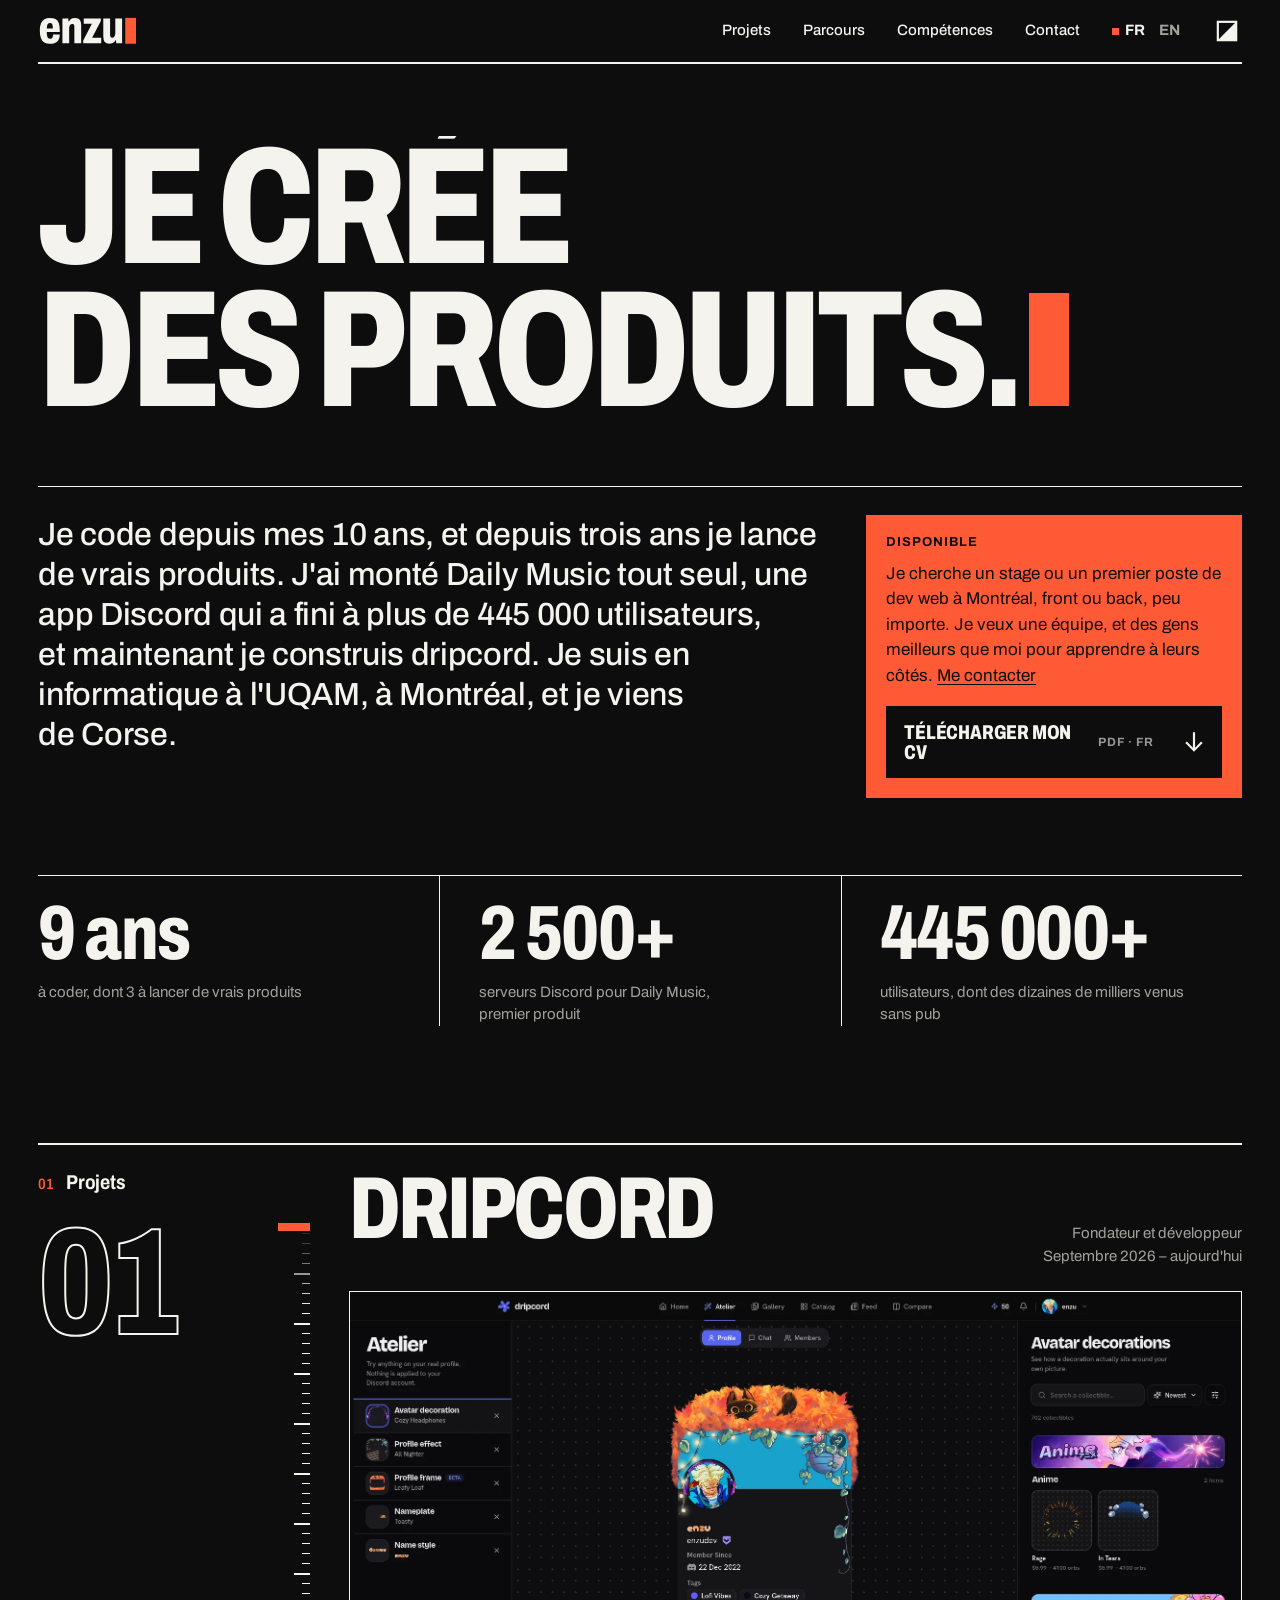
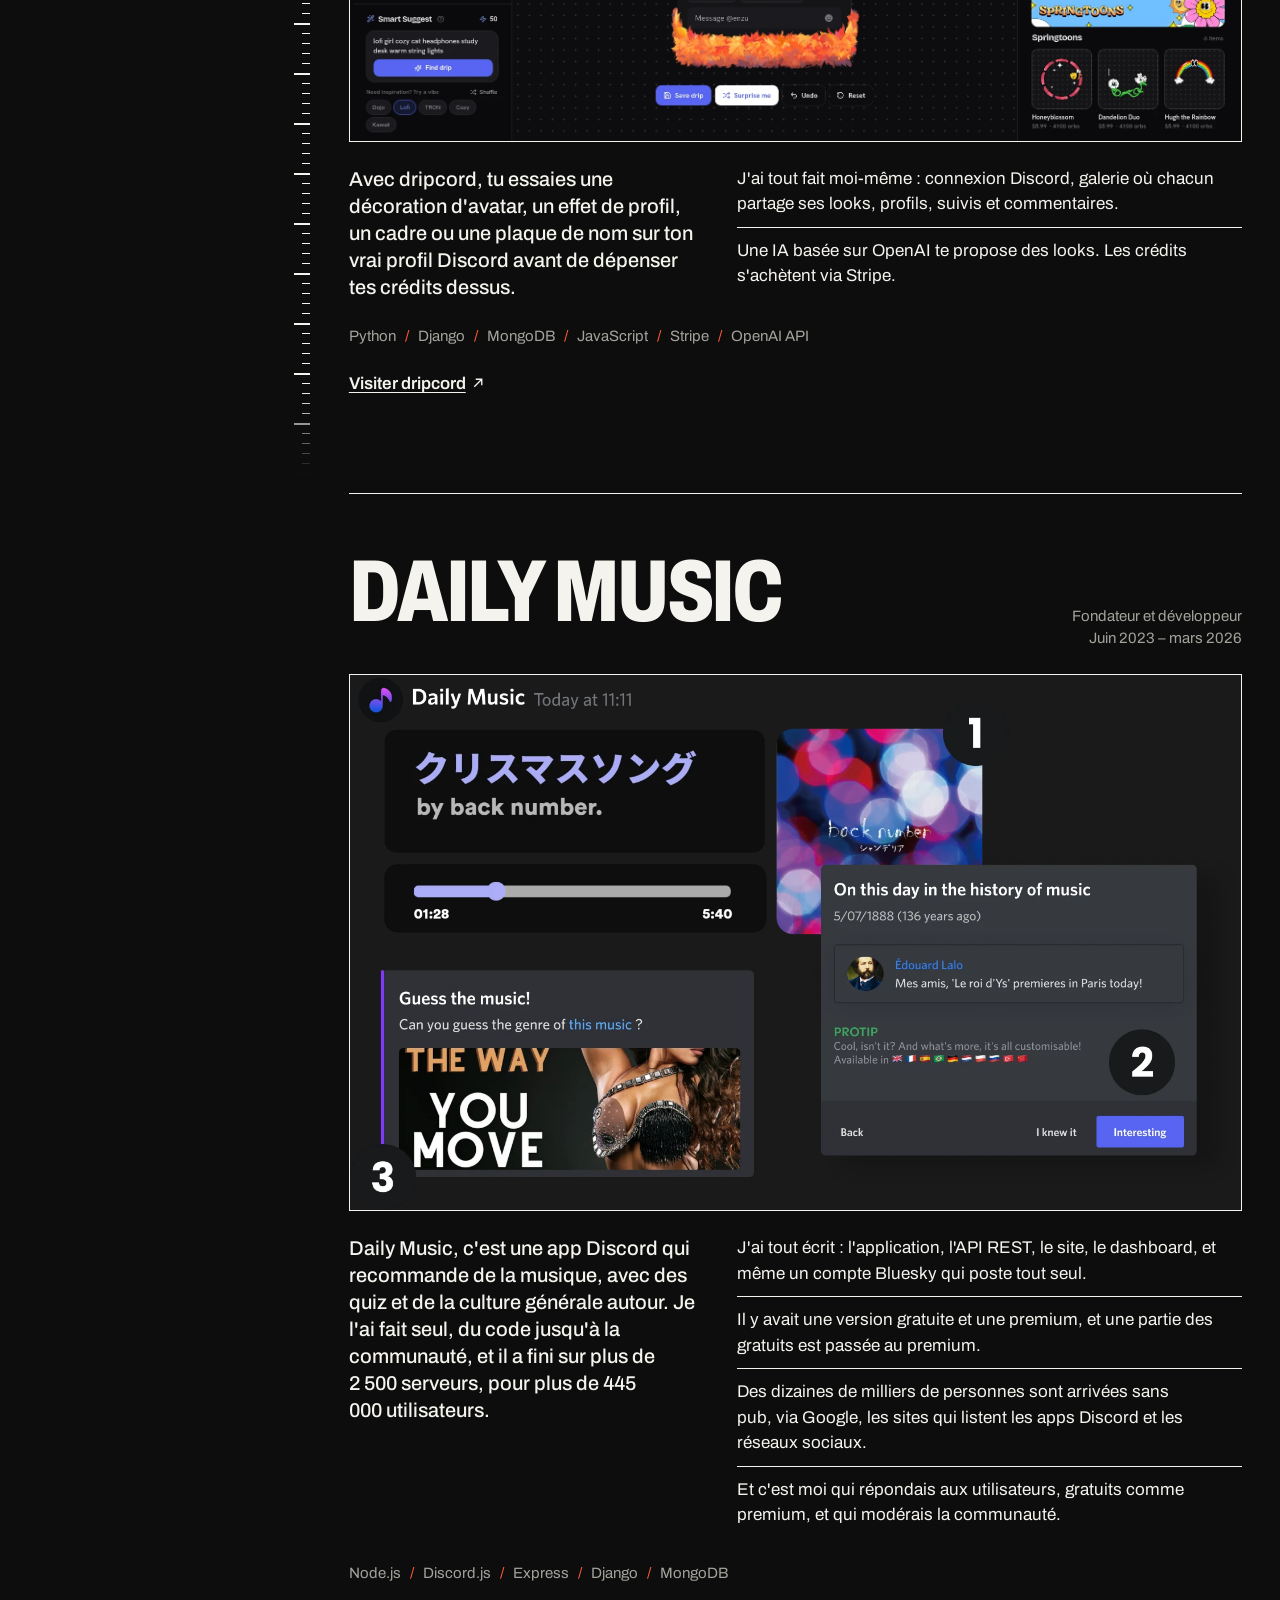
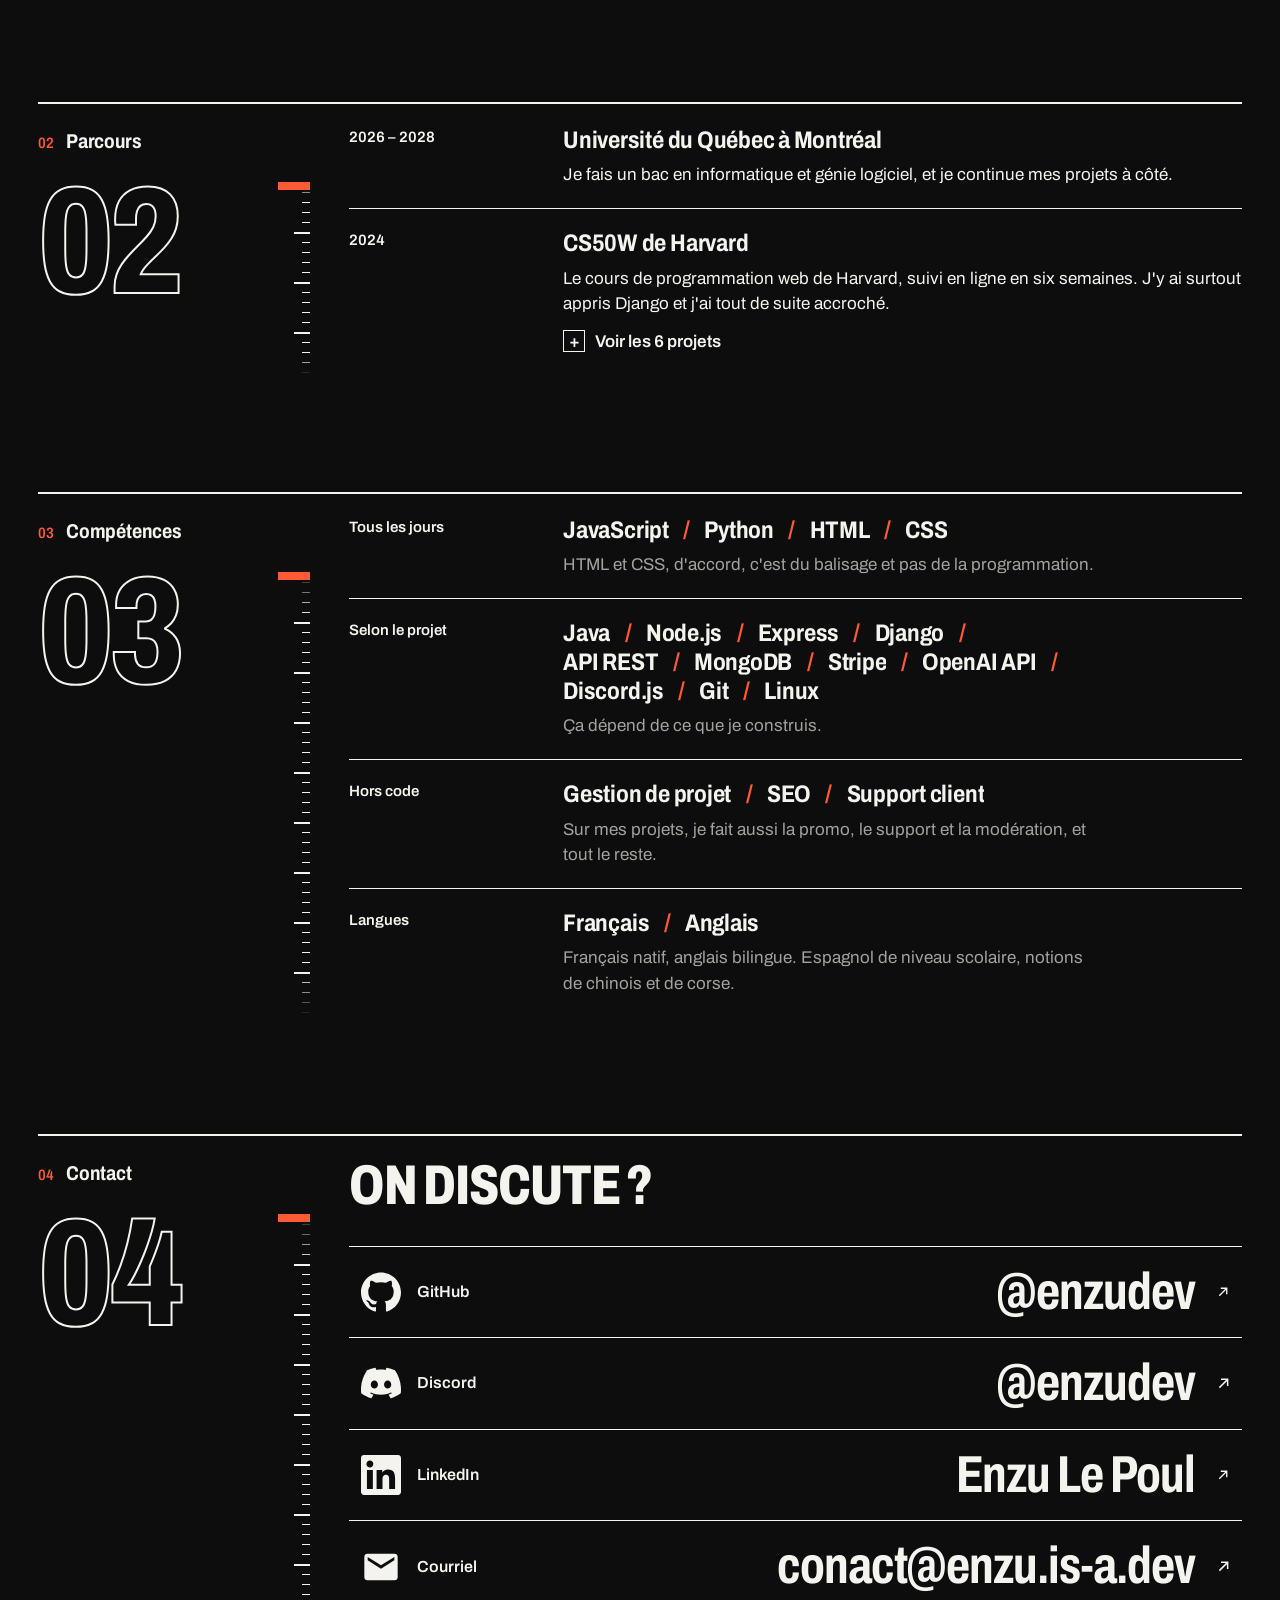
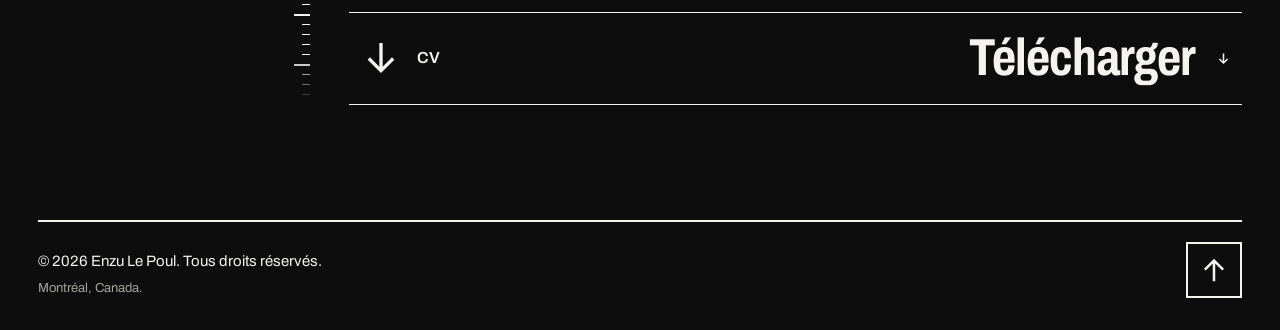
==== fr/index.html @ 0892de9d "first commit" ====
<!doctype html>
<html lang="fr">
<head>
<meta charset="utf-8">
<meta name="viewport" content="width=device-width, initial-scale=1">
<title>Enzu Le Poul, développeur full-stack &amp; fondateur à Montréal</title>
<meta name="description" content="Développeur full-stack à Montréal. J&#x27;ai monté Daily Music seul (445 000+ utilisateurs), maintenant dripcord. Je cherche un stage ou un premier poste de dev web.">
<meta name="robots" content="index, follow, max-image-preview:large">
<meta name="author" content="Enzu Le Poul">
<meta name="color-scheme" content="dark light">
<meta name="theme-color" content="##FF5A36">
<link rel="canonical" href="https://enzu.is-a.dev/fr/">
<link rel="alternate" hreflang="en" href="https://enzu.is-a.dev/">
<link rel="alternate" hreflang="fr" href="https://enzu.is-a.dev/fr/">
<link rel="alternate" hreflang="x-default" href="https://enzu.is-a.dev/">
<meta property="og:type" content="website">
<meta property="og:site_name" content="Enzu">
<meta property="og:url" content="https://enzu.is-a.dev/fr/">
<meta property="og:locale" content="fr_CA">
<meta property="og:locale:alternate" content="en_CA">
<meta property="og:title" content="Enzu Le Poul, développeur full-stack &amp; fondateur à Montréal">
<meta property="og:description" content="Je construis des produits web de A à Z : Daily Music (445 000+ utilisateurs, en solo) et maintenant dripcord.">
<meta property="og:image" content="https://enzu.is-a.dev/assets/brand/og-image-fr.png">
<meta property="og:image:type" content="image/png">
<meta property="og:image:width" content="1200">
<meta property="og:image:height" content="630">
<meta property="og:image:alt" content="Enzu, développeur full-stack, en grandes lettres crème sur fond noir avec un curseur orange.">
<meta name="twitter:card" content="summary_large_image">
<meta name="twitter:title" content="Enzu Le Poul, développeur full-stack &amp; fondateur à Montréal">
<meta name="twitter:description" content="Je construis des produits web de A à Z : Daily Music (445 000+ utilisateurs, en solo) et maintenant dripcord.">
<meta name="twitter:image" content="https://enzu.is-a.dev/assets/brand/og-image-fr.png">
<meta name="twitter:image:alt" content="Enzu, développeur full-stack, en grandes lettres crème sur fond noir avec un curseur orange.">
<link rel="icon" href="/favicon.ico" sizes="48x48">
<link rel="icon" href="/favicon.svg" type="image/svg+xml" sizes="any">
<link rel="apple-touch-icon" href="/apple-touch-icon.png">
<link rel="manifest" href="/site.webmanifest">
<link rel="preload" href="/assets/fonts/archivo-latin.woff2" as="font" type="font/woff2" crossorigin>
<link rel="stylesheet" href="/css/style.css">
<script type="application/ld+json">{"@context":"https://schema.org","@graph":[{"@type":"Person","@id":"https://enzu.is-a.dev/#person","name":"Enzu Le Poul","alternateName":"Enzu","url":"https://enzu.is-a.dev/","jobTitle":"Développeur full-stack","description":"Développeur full-stack et fondateur à Montréal. A créé Daily Music, une app Discord à plus de 445 000 utilisateurs, et maintenant dripcord.","address":{"@type":"PostalAddress","addressLocality":"Montréal","addressRegion":"QC","addressCountry":"CA"},"affiliation":{"@type":"CollegeOrUniversity","name":"Université du Québec à Montréal"},"knowsLanguage":["fr","en"],"knowsAbout":["JavaScript","Python","Django","Node.js","MongoDB","REST API","Web development"],"sameAs":["https://github.com/enzudev","https://www.linkedin.com/in/lepoul"]},{"@type":"WebSite","@id":"https://enzu.is-a.dev/#website","url":"https://enzu.is-a.dev/","name":"Enzu","inLanguage":"fr","publisher":{"@id":"https://enzu.is-a.dev/#person"}}]}</script>
<script src="/js/theme.js"></script>
<script src="/js/lang.js"></script>
<script src="/js/motion.js"></script>
<script src="/js/demos.js" defer></script>
</head>
<body id="top">
<div class="wrap">
  <header class="top">
    <a class="brand" href="/fr/"><svg class="logo" viewBox="0 0 209 64" role="img" aria-label="Enzu"><path class="logo-word" transform="translate(1 58) scale(0.1)" d="M245 12Q172 12 124 -16Q76 -44 53 -105Q29 -166 29 -264Q29 -363 54 -423Q79 -484 127 -512Q176 -539 247 -539Q318 -539 364 -514Q410 -488 433 -430Q455 -371 455 -271V-237H177Q177 -189 184 -158Q190 -126 205 -111Q220 -96 246 -96Q263 -96 275 -102Q287 -107 295 -118Q303 -129 307 -147Q310 -164 311 -188H454Q454 -137 440 -100Q427 -62 401 -37Q375 -13 336 0Q297 12 245 12ZM178 -314H306Q306 -346 303 -369Q300 -391 293 -405Q286 -419 275 -425Q263 -431 246 -431Q222 -431 207 -418Q193 -406 186 -380Q179 -354 178 -314Z M511 0V-527H634L643 -461H648Q663 -487 682 -505Q701 -522 725 -531Q750 -539 780 -539Q826 -539 855 -522Q883 -504 897 -470Q911 -436 911 -384V0H766V-349Q766 -364 764 -375Q761 -386 755 -394Q749 -402 740 -407Q731 -411 718 -411Q698 -411 684 -398Q670 -385 662 -361Q655 -338 655 -306V0Z M955 0V-59L1140 -413H966V-527H1330V-471L1144 -115H1338V0Z M1513 12Q1446 12 1414 -27Q1383 -66 1383 -143V-527H1528V-178Q1528 -163 1531 -152Q1534 -141 1540 -133Q1545 -125 1554 -121Q1563 -117 1575 -117Q1597 -117 1611 -130Q1625 -143 1632 -167Q1639 -190 1639 -221V-527H1784V0H1660L1652 -67H1647Q1633 -41 1613 -23Q1593 -6 1568 3Q1544 12 1513 12Z"/><rect class="logo-cover" x="0" y="0" width="186" height="64"/><rect class="logo-caret" x="186.1" y="4.0" width="23.0" height="55.2"/></svg></a>
    <nav class="nav" aria-label="Navigation principale">
      <div class="nav-links">
        <a href="#projets">Projets</a>
        <a href="#parcours">Parcours</a>
        <a href="#competences">Compétences</a>
        <a href="#contact">Contact</a>
      </div>
      <div class="lang-switch" role="group" aria-label="Langue / Language">
        <a class="is-current" aria-current="true" href="/fr/" hreflang="fr" lang="fr">FR</a>
        <a href="/" hreflang="en" lang="en">EN</a>
      </div>
      <button class="theme-toggle" type="button" aria-label="Changer de thème" aria-pressed="false"><svg viewBox="0 0 24 24" aria-hidden="true" focusable="false"><rect x="2" y="2" width="20" height="20" fill="none" stroke="currentColor" stroke-width="2.4"/><path d="M2 2h20L2 22z" fill="currentColor"/></svg></button>
    </nav>
  </header>

  <main>
    <section class="hero">
<h1 aria-label="Je crée des produits."><span aria-hidden="true"><span class="ch">J</span><span class="ch">e</span> <span class="ch">c</span><span class="ch">r</span><span class="ch">é</span><span class="ch">e</span></span><span aria-hidden="true"><span class="ch">d</span><span class="ch">e</span><span class="ch">s</span> <span class="ch">p</span><span class="ch">r</span><span class="ch">o</span><span class="ch">d</span><span class="ch">u</span><span class="ch">i</span><span class="ch">t</span><span class="ch">s</span><span class="ch">.</span></span></h1>
     <div class="grid hero-grid">
        <p class="hero-text">Je code depuis mes 10 ans, et depuis trois ans je lance de vrais produits. J'ai monté Daily Music tout seul, une app Discord qui a fini à plus de 445 000 utilisateurs, et maintenant je construis dripcord. Je suis en informatique à l'UQAM, à Montréal, et je viens de Corse.</p>
        <div class="status">
          <strong>Disponible</strong>
          <p>Je cherche un stage ou un premier poste de dev web à Montréal, front ou back, peu importe. Je veux une équipe, et des gens meilleurs que moi pour apprendre à leurs côtés. <a href="#contact">Me contacter</a></p>
        <a class="cv-btn" href="/assets/cv/CV_FR_ENZU_LE_POUL.pdf" download="CV_FR_ENZU_LE_POUL.pdf" aria-label="Télécharger mon CV en PDF (français)"><span class="cv-label">Télécharger mon CV</span><span class="cv-meta">PDF · FR</span><span class="cv-arrow" aria-hidden="true"><span class="cv-arrow-track"><svg viewBox="0 0 24 24" focusable="false"><path d="M12 21 4 13l1.4-1.4L11 17.2V3h2v14.2l5.6-5.6L20 13z"/></svg><svg viewBox="0 0 24 24" focusable="false"><path d="M12 21 4 13l1.4-1.4L11 17.2V3h2v14.2l5.6-5.6L20 13z"/></svg></span></span></a></div>
      </div>

      <ul class="figures">
        <li><strong>9 ans</strong><span>à coder, dont 3 à lancer de vrais produits</span></li>
        <li><strong>2 500+</strong><span>serveurs Discord pour Daily Music, premier produit</span></li>
        <li><strong>445 000+</strong><span>utilisateurs, dont des dizaines de milliers venus sans pub</span></li>
      </ul>
    </section>

    <section class="section grid" id="projets">
      <h2 class="section-label"><span>01</span>Projets</h2>
      <div class="side" aria-hidden="true"><div class="side-sticky"><span class="side-num">01</span><i class="side-caret"></i></div></div>
      <div class="section-body">
        <article class="project">
          <div class="project-head">
            <h3>dripcord</h3>
            <p class="meta"><span>Fondateur et développeur</span><span>Septembre 2026 – aujourd'hui</span></p>
          </div>
          <a class="shot" href="https://www.dripcord.me"><img src="/assets/screens/dripcord.webp" width="1853" height="933" loading="lazy" alt="Capture de l'atelier de dripcord : un profil Discord avec tout un tas de décorations."></a>
          <div class="grid project-grid">
            <p class="lead">Avec dripcord, tu essaies une décoration d'avatar, un effet de profil, un cadre ou une plaque de nom sur ton vrai profil Discord avant de dépenser tes crédits dessus.</p>
            <ul class="points">
              <li>J'ai tout fait moi-même : connexion Discord, galerie où chacun partage ses looks, profils, suivis et commentaires.</li>
              <li>Une IA basée sur OpenAI te propose des looks. Les crédits s'achètent via Stripe.</li>
            </ul>
            <ul class="slashed tags"><li><span class="tech"><span class="sr">Python</span><span class="roll" aria-hidden="true"><span class="c" data-c="P">P</span><span class="c" data-c="y">y</span><span class="c" data-c="t">t</span><span class="c" data-c="h">h</span><span class="c" data-c="o">o</span><span class="c" data-c="n">n</span></span><span class="tile" aria-hidden="true"><svg viewBox="0 0 24 24" focusable="false"><use href="/assets/tech.svg#python"/></svg><b>Python</b></span></span></li><li><span class="tech"><span class="sr">Django</span><span class="roll" aria-hidden="true"><span class="c" data-c="D">D</span><span class="c" data-c="j">j</span><span class="c" data-c="a">a</span><span class="c" data-c="n">n</span><span class="c" data-c="g">g</span><span class="c" data-c="o">o</span></span><span class="tile" aria-hidden="true"><svg viewBox="0 0 24 24" focusable="false"><use href="/assets/tech.svg#django"/></svg><b>Django</b></span></span></li><li><span class="tech"><span class="sr">MongoDB</span><span class="roll" aria-hidden="true"><span class="c" data-c="M">M</span><span class="c" data-c="o">o</span><span class="c" data-c="n">n</span><span class="c" data-c="g">g</span><span class="c" data-c="o">o</span><span class="c" data-c="D">D</span><span class="c" data-c="B">B</span></span><span class="tile" aria-hidden="true"><svg viewBox="0 0 24 24" focusable="false"><use href="/assets/tech.svg#mongodb"/></svg><b>MongoDB</b></span></span></li><li><span class="tech"><span class="sr">JavaScript</span><span class="roll" aria-hidden="true"><span class="c" data-c="J">J</span><span class="c" data-c="a">a</span><span class="c" data-c="v">v</span><span class="c" data-c="a">a</span><span class="c" data-c="S">S</span><span class="c" data-c="c">c</span><span class="c" data-c="r">r</span><span class="c" data-c="i">i</span><span class="c" data-c="p">p</span><span class="c" data-c="t">t</span></span><span class="tile" aria-hidden="true"><svg viewBox="0 0 24 24" focusable="false"><use href="/assets/tech.svg#javascript"/></svg><b>JavaScript</b></span></span></li><li><span class="tech"><span class="sr">Stripe</span><span class="roll" aria-hidden="true"><span class="c" data-c="S">S</span><span class="c" data-c="t">t</span><span class="c" data-c="r">r</span><span class="c" data-c="i">i</span><span class="c" data-c="p">p</span><span class="c" data-c="e">e</span></span><span class="tile" aria-hidden="true"><svg viewBox="0 0 24 24" focusable="false"><use href="/assets/tech.svg#stripe"/></svg><b>Stripe</b></span></span></li><li><span class="tech"><span class="sr">OpenAI API</span><span class="roll" aria-hidden="true"><span class="c" data-c="O">O</span><span class="c" data-c="p">p</span><span class="c" data-c="e">e</span><span class="c" data-c="n">n</span><span class="c" data-c="A">A</span><span class="c" data-c="I">I</span><span class="c" data-c=" "> </span><span class="c" data-c="A">A</span><span class="c" data-c="P">P</span><span class="c" data-c="I">I</span></span><span class="tile" aria-hidden="true"><svg viewBox="0 0 24 24" focusable="false"><use href="/assets/tech.svg#openai"/></svg><b>OpenAI API</b></span></span></li></ul>
            <p class="link"><a class="out" href="https://www.dripcord.me">Visiter dripcord</a></p>
          </div>
        </article>

        <article class="project">
          <div class="project-head">
            <h3>Daily Music</h3>
            <p class="meta"><span>Fondateur et développeur</span><span>Juin 2023 – mars 2026</span></p>
          </div>
          <figure class="shot">
            <img src="/assets/screens/daily-music.webp" width="1566" height="942" loading="lazy" alt="Capture de Daily Music, l'application Discord pour recommander de la musique.">
          </figure>
          <div class="grid project-grid">
            <p class="lead">Daily Music, c'est une app Discord qui recommande de la musique, avec des quiz et de la culture générale autour. Je l'ai fait seul, du code jusqu'à la communauté, et il a fini sur plus de 2 500 serveurs, pour plus de 445 000 utilisateurs.</p>
            <ul class="points">
              <li>J'ai tout écrit : l'application, l'API REST, le site, le dashboard, et même un compte Bluesky qui poste tout seul.</li>
              <li>Il y avait une version gratuite et une premium, et une partie des gratuits est passée au premium.</li>
              <li>Des dizaines de milliers de personnes sont arrivées sans pub, via Google, les sites qui listent les apps Discord et les réseaux sociaux.</li>
              <li>Et c'est moi qui répondais aux utilisateurs, gratuits comme premium, et qui modérais la communauté.</li>
            </ul>
            <ul class="slashed tags"><li><span class="tech"><span class="sr">Node.js</span><span class="roll" aria-hidden="true"><span class="c" data-c="N">N</span><span class="c" data-c="o">o</span><span class="c" data-c="d">d</span><span class="c" data-c="e">e</span><span class="c" data-c=".">.</span><span class="c" data-c="j">j</span><span class="c" data-c="s">s</span></span><span class="tile" aria-hidden="true"><svg viewBox="0 0 24 24" focusable="false"><use href="/assets/tech.svg#nodejs"/></svg><b>Node.js</b></span></span></li><li><span class="tech"><span class="sr">Discord.js</span><span class="roll" aria-hidden="true"><span class="c" data-c="D">D</span><span class="c" data-c="i">i</span><span class="c" data-c="s">s</span><span class="c" data-c="c">c</span><span class="c" data-c="o">o</span><span class="c" data-c="r">r</span><span class="c" data-c="d">d</span><span class="c" data-c=".">.</span><span class="c" data-c="j">j</span><span class="c" data-c="s">s</span></span><span class="tile" aria-hidden="true"><svg viewBox="0 0 24 24" focusable="false"><use href="/assets/tech.svg#discordjs"/></svg><b>Discord.js</b></span></span></li><li><span class="tech"><span class="sr">Express</span><span class="roll" aria-hidden="true"><span class="c" data-c="E">E</span><span class="c" data-c="x">x</span><span class="c" data-c="p">p</span><span class="c" data-c="r">r</span><span class="c" data-c="e">e</span><span class="c" data-c="s">s</span><span class="c" data-c="s">s</span></span><span class="tile" aria-hidden="true"><svg viewBox="0 0 24 24" focusable="false"><use href="/assets/tech.svg#express"/></svg><b>Express</b></span></span></li><li><span class="tech"><span class="sr">Django</span><span class="roll" aria-hidden="true"><span class="c" data-c="D">D</span><span class="c" data-c="j">j</span><span class="c" data-c="a">a</span><span class="c" data-c="n">n</span><span class="c" data-c="g">g</span><span class="c" data-c="o">o</span></span><span class="tile" aria-hidden="true"><svg viewBox="0 0 24 24" focusable="false"><use href="/assets/tech.svg#django"/></svg><b>Django</b></span></span></li><li><span class="tech"><span class="sr">MongoDB</span><span class="roll" aria-hidden="true"><span class="c" data-c="M">M</span><span class="c" data-c="o">o</span><span class="c" data-c="n">n</span><span class="c" data-c="g">g</span><span class="c" data-c="o">o</span><span class="c" data-c="D">D</span><span class="c" data-c="B">B</span></span><span class="tile" aria-hidden="true"><svg viewBox="0 0 24 24" focusable="false"><use href="/assets/tech.svg#mongodb"/></svg><b>MongoDB</b></span></span></li></ul>
          </div>
        </article>
      </div>
    </section>

    <section class="section grid" id="parcours">
      <h2 class="section-label"><span>02</span>Parcours</h2>
      <div class="side" aria-hidden="true"><div class="side-sticky"><span class="side-num">02</span><i class="side-caret"></i></div></div>
      <div class="section-body">
        <ul class="rows">
          <li>
            <p class="row-key">2026 – 2028</p>
            <div class="row-body">
              <h3 class="row-title">Université du Québec à Montréal</h3>
              <p>Je fais un bac en informatique et génie logiciel, et je continue mes projets à côté.</p>
            </div>
          </li>
          <li>
            <p class="row-key">2024</p>
            <div class="row-body">
              <h3 class="row-title">CS50W de Harvard</h3>
              <p>Le cours de programmation web de Harvard, suivi en ligne en six semaines. J'y ai surtout appris Django et j'ai tout de suite accroché.</p>
              <details class="demos">
                <summary>Voir les 6 projets</summary>
                <ul>
            <li><div class="player" data-youtube="si4aouC2cBw" data-title="Projet final : offres de jeux PC"><svg class="player-poster p-games soft" viewBox="0 0 320 180" aria-hidden="true" focusable="false"><g class="pad"><path d="M96 52H184C198 52 206 64 212 88C216 104 210 114 200 113C190 112 186 100 178 94H102C94 100 90 112 80 113C70 114 64 104 68 88C74 64 82 52 96 52Z"/><path d="M104 66V84M95 75H113"/><circle class="poster-ac" cx="174" cy="68" r="5"/><circle class="poster-ac" cx="187" cy="79" r="5"/></g><g class="badge"><circle class="poster-ac" cx="224" cy="44" r="24"/><text class="poster-tx" x="224" y="50" font-size="16" text-anchor="middle">-70%</text></g></svg><span class="player-title">Voir la démo</span><button class="player-big" type="button" aria-label="Voir la démo"></button></div><strong>Projet final : offres de jeux PC</strong><span>Un site pour trouver les meilleures offres de jeux PC.</span></li>
            <li><div class="player" data-youtube="n7hV5Clmpk0" data-title="Projet 0 : Search"><svg class="player-poster p-search soft" viewBox="0 0 320 180" aria-hidden="true" focusable="false"><path class="poster-dim" d="M64 44H232M64 90H210" stroke-width="5"/><path class="poster-dim" d="M84 67H156" stroke-width="5"/><path class="poster-found" d="M176 67H240" stroke-width="5"/><g class="lens"><circle class="poster-node" cx="118" cy="66" r="30"/><path class="poster-dim" d="M100 56H136" stroke-width="5"/><path class="poster-acline" d="M100 72H128" stroke-width="5"/><path d="M139 87L166 114" stroke-width="8"/></g></svg><span class="player-title">Voir la démo</span><button class="player-big" type="button" aria-label="Voir la démo"></button></div><strong>Projet 0 : Search</strong><span>Un moteur de recherche.</span></li>
            <li><div class="player" data-youtube="pGz2N4Re1jQ" data-title="Projet 1 : Wiki"><svg class="player-poster p-wiki soft" viewBox="0 0 320 180" aria-hidden="true" focusable="false"><path d="M160 40C140 30 110 30 82 38V110C110 102 140 102 160 112C180 102 210 102 238 110V38C210 30 180 30 160 40Z"/><path d="M160 40V112"/><path class="poster-dim write" pathLength="1" d="M98 56H142M98 70H142M98 84H142"/><path class="poster-dim write" pathLength="1" d="M178 56H222M178 70H222"/><path class="poster-acline write" pathLength="1" d="M178 84H206"/><path class="poster-ac ribbon" d="M204 33V68L212 61L220 68V35"/></svg><span class="player-title">Voir la démo</span><button class="player-big" type="button" aria-label="Voir la démo"></button></div><strong>Projet 1 : Wiki</strong><span>Une encyclopédie collaborative.</span></li>
            <li><div class="player" data-youtube="rDbWh5dk-uE" data-title="Projet 2 : Commerce"><svg class="player-poster p-commerce" viewBox="0 0 320 180" aria-hidden="true" focusable="false"><g class="gavel"><g transform="translate(138 50) rotate(35)"><rect x="-32" y="-14" width="64" height="28"/><path d="M0 14V66" stroke-width="8"/></g></g><rect class="poster-lt" x="68" y="114" width="110" height="9"/><g class="bid bid-old poster-dim"><rect x="214" y="76" width="62" height="30"/><text class="poster-lt" x="245" y="98" font-size="18" text-anchor="middle">$120</text></g><g class="bid bid-mid"><rect class="poster-ac" x="214" y="34" width="62" height="30"/><text class="poster-tx" x="245" y="56" font-size="18" text-anchor="middle">$135</text></g><g class="bid bid-new"><rect class="poster-ac" x="214" y="34" width="62" height="30"/><text class="poster-tx" x="245" y="56" font-size="18" text-anchor="middle">$150</text></g></svg><span class="player-title">Voir la démo</span><button class="player-big" type="button" aria-label="Voir la démo"></button></div><strong>Projet 2 : Commerce</strong><span>Un site d&#x27;enchères en ligne.</span></li>
            <li><div class="player" data-youtube="NRFMPSr3vrs" data-title="Projet 3 : Mail"><svg class="player-poster p-mail soft" viewBox="0 0 320 180" aria-hidden="true" focusable="false"><g class="letter"><rect x="114" y="30" width="92" height="64"/><path class="poster-acline" d="M128 46H168" stroke-width="5"/><path class="poster-dim" d="M128 60H190M128 72H178" stroke-width="4"/></g><rect class="poster-node" x="90" y="52" width="140" height="68"/><path d="M90 52L160 98L230 52"/><path class="poster-dim" d="M90 120L136 82M230 120L184 82"/><circle class="poster-ac" cx="230" cy="52" r="14"/><text class="poster-tx" x="230" y="58" font-size="16" text-anchor="middle">1</text></svg><span class="player-title">Voir la démo</span><button class="player-big" type="button" aria-label="Voir la démo"></button></div><strong>Projet 3 : Mail</strong><span>Un client mail.</span></li>
            <li><div class="player" data-youtube="U3xiYPVjqHM" data-title="Projet 4 : Network"><svg class="player-poster p-network" viewBox="0 0 320 180" aria-hidden="true" focusable="false"><path class="poster-dim links" d="M160 72L96 46M160 72L228 42M160 72L82 102M160 72L240 102M160 72L160 24M96 46L82 102M228 42L240 102" stroke-width="2.5"/><circle class="poster-node" cx="96" cy="46" r="9"/><circle class="poster-node" cx="228" cy="42" r="11"/><circle class="poster-node" cx="82" cy="102" r="8"/><circle class="poster-node" cx="240" cy="102" r="10"/><circle class="poster-node" cx="160" cy="24" r="7"/><circle class="poster-ring" cx="160" cy="72" r="17"/><circle class="poster-ac" cx="160" cy="72" r="17"/></svg><span class="player-title">Voir la démo</span><button class="player-big" type="button" aria-label="Voir la démo"></button></div><strong>Projet 4 : Network</strong><span>Un petit réseau social.</span></li>
                </ul>
              </details>
            </div>
          </li>
        </ul>
      </div>
    </section>

    <section class="section grid" id="competences">
      <h2 class="section-label"><span>03</span>Compétences</h2>
      <div class="side" aria-hidden="true"><div class="side-sticky"><span class="side-num">03</span><i class="side-caret"></i></div></div>
      <div class="section-body">
        <ul class="rows">
          <li>
            <p class="row-key">Tous les jours</p>
            <div class="row-body">
              <ul class="slashed row-title"><li><span class="tech"><span class="sr">JavaScript</span><span class="roll" aria-hidden="true"><span class="c" data-c="J">J</span><span class="c" data-c="a">a</span><span class="c" data-c="v">v</span><span class="c" data-c="a">a</span><span class="c" data-c="S">S</span><span class="c" data-c="c">c</span><span class="c" data-c="r">r</span><span class="c" data-c="i">i</span><span class="c" data-c="p">p</span><span class="c" data-c="t">t</span></span><span class="tile" aria-hidden="true"><svg viewBox="0 0 24 24" focusable="false"><use href="/assets/tech.svg#javascript"/></svg><b>JavaScript</b></span></span></li><li><span class="tech"><span class="sr">Python</span><span class="roll" aria-hidden="true"><span class="c" data-c="P">P</span><span class="c" data-c="y">y</span><span class="c" data-c="t">t</span><span class="c" data-c="h">h</span><span class="c" data-c="o">o</span><span class="c" data-c="n">n</span></span><span class="tile" aria-hidden="true"><svg viewBox="0 0 24 24" focusable="false"><use href="/assets/tech.svg#python"/></svg><b>Python</b></span></span></li><li><span class="tech"><span class="sr">HTML</span><span class="roll" aria-hidden="true"><span class="c" data-c="H">H</span><span class="c" data-c="T">T</span><span class="c" data-c="M">M</span><span class="c" data-c="L">L</span></span><span class="tile" aria-hidden="true"><svg viewBox="0 0 24 24" focusable="false"><use href="/assets/tech.svg#html5"/></svg><b>HTML</b></span></span></li><li><span class="tech"><span class="sr">CSS</span><span class="roll" aria-hidden="true"><span class="c" data-c="C">C</span><span class="c" data-c="S">S</span><span class="c" data-c="S">S</span></span><span class="tile" aria-hidden="true"><svg viewBox="0 0 24 24" focusable="false"><use href="/assets/tech.svg#css3"/></svg><b>CSS</b></span></span></li></ul>
              <p class="note">HTML et CSS, d'accord, c'est du balisage et pas de la programmation.</p>
            </div>
          </li>
          <li>
            <p class="row-key">Selon le projet</p>
            <div class="row-body">
              <ul class="slashed row-title"><li><span class="tech"><span class="sr">Java</span><span class="roll" aria-hidden="true"><span class="c" data-c="J">J</span><span class="c" data-c="a">a</span><span class="c" data-c="v">v</span><span class="c" data-c="a">a</span></span><span class="tile" aria-hidden="true"><svg viewBox="0 0 24 24" focusable="false"><use href="/assets/tech.svg#java"/></svg><b>Java</b></span></span></li><li><span class="tech"><span class="sr">Node.js</span><span class="roll" aria-hidden="true"><span class="c" data-c="N">N</span><span class="c" data-c="o">o</span><span class="c" data-c="d">d</span><span class="c" data-c="e">e</span><span class="c" data-c=".">.</span><span class="c" data-c="j">j</span><span class="c" data-c="s">s</span></span><span class="tile" aria-hidden="true"><svg viewBox="0 0 24 24" focusable="false"><use href="/assets/tech.svg#nodejs"/></svg><b>Node.js</b></span></span></li><li><span class="tech"><span class="sr">Express</span><span class="roll" aria-hidden="true"><span class="c" data-c="E">E</span><span class="c" data-c="x">x</span><span class="c" data-c="p">p</span><span class="c" data-c="r">r</span><span class="c" data-c="e">e</span><span class="c" data-c="s">s</span><span class="c" data-c="s">s</span></span><span class="tile" aria-hidden="true"><svg viewBox="0 0 24 24" focusable="false"><use href="/assets/tech.svg#express"/></svg><b>Express</b></span></span></li><li><span class="tech"><span class="sr">Django</span><span class="roll" aria-hidden="true"><span class="c" data-c="D">D</span><span class="c" data-c="j">j</span><span class="c" data-c="a">a</span><span class="c" data-c="n">n</span><span class="c" data-c="g">g</span><span class="c" data-c="o">o</span></span><span class="tile" aria-hidden="true"><svg viewBox="0 0 24 24" focusable="false"><use href="/assets/tech.svg#django"/></svg><b>Django</b></span></span></li><li><span class="tech"><span class="sr">API REST</span><span class="roll" aria-hidden="true"><span class="c" data-c="A">A</span><span class="c" data-c="P">P</span><span class="c" data-c="I">I</span><span class="c" data-c=" "> </span><span class="c" data-c="R">R</span><span class="c" data-c="E">E</span><span class="c" data-c="S">S</span><span class="c" data-c="T">T</span></span><span class="tile" aria-hidden="true"><svg viewBox="0 0 24 24" focusable="false"><use href="/assets/tech.svg#rest"/></svg><b>API REST</b></span></span></li><li><span class="tech"><span class="sr">MongoDB</span><span class="roll" aria-hidden="true"><span class="c" data-c="M">M</span><span class="c" data-c="o">o</span><span class="c" data-c="n">n</span><span class="c" data-c="g">g</span><span class="c" data-c="o">o</span><span class="c" data-c="D">D</span><span class="c" data-c="B">B</span></span><span class="tile" aria-hidden="true"><svg viewBox="0 0 24 24" focusable="false"><use href="/assets/tech.svg#mongodb"/></svg><b>MongoDB</b></span></span></li><li><span class="tech"><span class="sr">Stripe</span><span class="roll" aria-hidden="true"><span class="c" data-c="S">S</span><span class="c" data-c="t">t</span><span class="c" data-c="r">r</span><span class="c" data-c="i">i</span><span class="c" data-c="p">p</span><span class="c" data-c="e">e</span></span><span class="tile" aria-hidden="true"><svg viewBox="0 0 24 24" focusable="false"><use href="/assets/tech.svg#stripe"/></svg><b>Stripe</b></span></span></li><li><span class="tech"><span class="sr">OpenAI API</span><span class="roll" aria-hidden="true"><span class="c" data-c="O">O</span><span class="c" data-c="p">p</span><span class="c" data-c="e">e</span><span class="c" data-c="n">n</span><span class="c" data-c="A">A</span><span class="c" data-c="I">I</span><span class="c" data-c=" "> </span><span class="c" data-c="A">A</span><span class="c" data-c="P">P</span><span class="c" data-c="I">I</span></span><span class="tile" aria-hidden="true"><svg viewBox="0 0 24 24" focusable="false"><use href="/assets/tech.svg#openai"/></svg><b>OpenAI API</b></span></span></li><li><span class="tech"><span class="sr">Discord.js</span><span class="roll" aria-hidden="true"><span class="c" data-c="D">D</span><span class="c" data-c="i">i</span><span class="c" data-c="s">s</span><span class="c" data-c="c">c</span><span class="c" data-c="o">o</span><span class="c" data-c="r">r</span><span class="c" data-c="d">d</span><span class="c" data-c=".">.</span><span class="c" data-c="j">j</span><span class="c" data-c="s">s</span></span><span class="tile" aria-hidden="true"><svg viewBox="0 0 24 24" focusable="false"><use href="/assets/tech.svg#discordjs"/></svg><b>Discord.js</b></span></span></li><li><span class="tech"><span class="sr">Git</span><span class="roll" aria-hidden="true"><span class="c" data-c="G">G</span><span class="c" data-c="i">i</span><span class="c" data-c="t">t</span></span><span class="tile" aria-hidden="true"><svg viewBox="0 0 24 24" focusable="false"><use href="/assets/tech.svg#git"/></svg><b>Git</b></span></span></li><li><span class="tech"><span class="sr">Linux</span><span class="roll" aria-hidden="true"><span class="c" data-c="L">L</span><span class="c" data-c="i">i</span><span class="c" data-c="n">n</span><span class="c" data-c="u">u</span><span class="c" data-c="x">x</span></span><span class="tile" aria-hidden="true"><svg viewBox="0 0 24 24" focusable="false"><use href="/assets/tech.svg#linux"/></svg><b>Linux</b></span></span></li></ul>
              <p class="note">Ça dépend de ce que je construis.</p>
            </div>
          </li>
          <li>
            <p class="row-key">Hors code</p>
            <div class="row-body">
              <ul class="slashed row-title"><li><span class="tech"><span class="sr">Gestion de projet</span><span class="roll" aria-hidden="true"><span class="c" data-c="G">G</span><span class="c" data-c="e">e</span><span class="c" data-c="s">s</span><span class="c" data-c="t">t</span><span class="c" data-c="i">i</span><span class="c" data-c="o">o</span><span class="c" data-c="n">n</span><span class="c" data-c=" "> </span><span class="c" data-c="d">d</span><span class="c" data-c="e">e</span><span class="c" data-c=" "> </span><span class="c" data-c="p">p</span><span class="c" data-c="r">r</span><span class="c" data-c="o">o</span><span class="c" data-c="j">j</span><span class="c" data-c="e">e</span><span class="c" data-c="t">t</span></span><span class="tile" aria-hidden="true"><svg viewBox="0 0 24 24" focusable="false"><use href="/assets/tech.svg#project"/></svg><b>Gestion de projet</b></span></span></li><li><span class="tech"><span class="sr">SEO</span><span class="roll" aria-hidden="true"><span class="c" data-c="S">S</span><span class="c" data-c="E">E</span><span class="c" data-c="O">O</span></span><span class="tile" aria-hidden="true"><svg viewBox="0 0 24 24" focusable="false"><use href="/assets/tech.svg#seo"/></svg><b>SEO</b></span></span></li><li><span class="tech"><span class="sr">Support client</span><span class="roll" aria-hidden="true"><span class="c" data-c="S">S</span><span class="c" data-c="u">u</span><span class="c" data-c="p">p</span><span class="c" data-c="p">p</span><span class="c" data-c="o">o</span><span class="c" data-c="r">r</span><span class="c" data-c="t">t</span><span class="c" data-c=" "> </span><span class="c" data-c="c">c</span><span class="c" data-c="l">l</span><span class="c" data-c="i">i</span><span class="c" data-c="e">e</span><span class="c" data-c="n">n</span><span class="c" data-c="t">t</span></span><span class="tile" aria-hidden="true"><svg viewBox="0 0 24 24" focusable="false"><use href="/assets/tech.svg#support"/></svg><b>Support client</b></span></span></li></ul>
              <p class="note">Sur mes projets, je fait aussi la promo, le support et la modération, et tout le reste.</p>
            </div>
          </li>
          <li>
            <p class="row-key">Langues</p>
            <div class="row-body">
              <ul class="slashed row-title"><li><span class="tech"><span class="sr">Français</span><span class="roll" aria-hidden="true"><span class="c" data-c="F">F</span><span class="c" data-c="r">r</span><span class="c" data-c="a">a</span><span class="c" data-c="n">n</span><span class="c" data-c="ç">ç</span><span class="c" data-c="a">a</span><span class="c" data-c="i">i</span><span class="c" data-c="s">s</span></span><span class="tile" aria-hidden="true"><svg class="flag" viewBox="0 0 60 40" focusable="false"><use href="/assets/tech.svg#flag-fr"/></svg><b>Français</b></span></span></li><li><span class="tech"><span class="sr">Anglais</span><span class="roll" aria-hidden="true"><span class="c" data-c="A">A</span><span class="c" data-c="n">n</span><span class="c" data-c="g">g</span><span class="c" data-c="l">l</span><span class="c" data-c="a">a</span><span class="c" data-c="i">i</span><span class="c" data-c="s">s</span></span><span class="tile" aria-hidden="true"><svg class="flag" viewBox="0 0 60 40" focusable="false"><use href="/assets/tech.svg#flag-uk"/></svg><b>Anglais</b></span></span></li></ul>
              <p class="note">Français natif, anglais bilingue. Espagnol de niveau scolaire, notions de chinois et de corse.</p>
            </div>
          </li>
        </ul>
      </div>
    </section>

    <section class="section grid" id="contact">
      <h2 class="section-label"><span>04</span>Contact</h2>
      <div class="side" aria-hidden="true"><div class="side-sticky"><span class="side-num">04</span><i class="side-caret"></i></div></div>
      <div class="section-body">
        <p class="contact-intro">On discute ?</p>
        <ul class="contact-list">
          <li><a class="contact-link" href="https://github.com/enzudev"><svg viewBox="0 0 24 24" aria-hidden="true" focusable="false"><path d="M12 .297c-6.63 0-12 5.373-12 12 0 5.303 3.438 9.8 8.205 11.385.6.113.82-.258.82-.577 0-.285-.01-1.04-.015-2.04-3.338.724-4.042-1.61-4.042-1.61C4.422 18.07 3.633 17.7 3.633 17.7c-1.087-.744.084-.729.084-.729 1.205.084 1.838 1.236 1.838 1.236 1.07 1.835 2.809 1.305 3.495.998.108-.776.417-1.305.76-1.605-2.665-.3-5.466-1.332-5.466-5.93 0-1.31.465-2.38 1.235-3.22-.135-.303-.54-1.523.105-3.176 0 0 1.005-.322 3.3 1.23.96-.267 1.98-.399 3-.405 1.02.006 2.04.138 3 .405 2.28-1.552 3.285-1.23 3.285-1.23.645 1.653.24 2.873.12 3.176.765.84 1.23 1.91 1.23 3.22 0 4.61-2.805 5.625-5.475 5.92.42.36.81 1.096.81 2.22 0 1.606-.015 2.896-.015 3.286 0 .315.21.69.825.57C20.565 22.092 24 17.592 24 12.297c0-6.627-5.373-12-12-12"/></svg><span class="contact-label">GitHub</span><strong>@enzudev</strong><span class="marquee" aria-hidden="true"><span class="marquee-track"><span class="marquee-group"><span>@enzudev</span><svg viewBox="0 0 24 24" aria-hidden="true" focusable="false"><path d="M12 .297c-6.63 0-12 5.373-12 12 0 5.303 3.438 9.8 8.205 11.385.6.113.82-.258.82-.577 0-.285-.01-1.04-.015-2.04-3.338.724-4.042-1.61-4.042-1.61C4.422 18.07 3.633 17.7 3.633 17.7c-1.087-.744.084-.729.084-.729 1.205.084 1.838 1.236 1.838 1.236 1.07 1.835 2.809 1.305 3.495.998.108-.776.417-1.305.76-1.605-2.665-.3-5.466-1.332-5.466-5.93 0-1.31.465-2.38 1.235-3.22-.135-.303-.54-1.523.105-3.176 0 0 1.005-.322 3.3 1.23.96-.267 1.98-.399 3-.405 1.02.006 2.04.138 3 .405 2.28-1.552 3.285-1.23 3.285-1.23.645 1.653.24 2.873.12 3.176.765.84 1.23 1.91 1.23 3.22 0 4.61-2.805 5.625-5.475 5.92.42.36.81 1.096.81 2.22 0 1.606-.015 2.896-.015 3.286 0 .315.21.69.825.57C20.565 22.092 24 17.592 24 12.297c0-6.627-5.373-12-12-12"/></svg><span>@enzudev</span><svg viewBox="0 0 24 24" aria-hidden="true" focusable="false"><path d="M12 .297c-6.63 0-12 5.373-12 12 0 5.303 3.438 9.8 8.205 11.385.6.113.82-.258.82-.577 0-.285-.01-1.04-.015-2.04-3.338.724-4.042-1.61-4.042-1.61C4.422 18.07 3.633 17.7 3.633 17.7c-1.087-.744.084-.729.084-.729 1.205.084 1.838 1.236 1.838 1.236 1.07 1.835 2.809 1.305 3.495.998.108-.776.417-1.305.76-1.605-2.665-.3-5.466-1.332-5.466-5.93 0-1.31.465-2.38 1.235-3.22-.135-.303-.54-1.523.105-3.176 0 0 1.005-.322 3.3 1.23.96-.267 1.98-.399 3-.405 1.02.006 2.04.138 3 .405 2.28-1.552 3.285-1.23 3.285-1.23.645 1.653.24 2.873.12 3.176.765.84 1.23 1.91 1.23 3.22 0 4.61-2.805 5.625-5.475 5.92.42.36.81 1.096.81 2.22 0 1.606-.015 2.896-.015 3.286 0 .315.21.69.825.57C20.565 22.092 24 17.592 24 12.297c0-6.627-5.373-12-12-12"/></svg><span>@enzudev</span><svg viewBox="0 0 24 24" aria-hidden="true" focusable="false"><path d="M12 .297c-6.63 0-12 5.373-12 12 0 5.303 3.438 9.8 8.205 11.385.6.113.82-.258.82-.577 0-.285-.01-1.04-.015-2.04-3.338.724-4.042-1.61-4.042-1.61C4.422 18.07 3.633 17.7 3.633 17.7c-1.087-.744.084-.729.084-.729 1.205.084 1.838 1.236 1.838 1.236 1.07 1.835 2.809 1.305 3.495.998.108-.776.417-1.305.76-1.605-2.665-.3-5.466-1.332-5.466-5.93 0-1.31.465-2.38 1.235-3.22-.135-.303-.54-1.523.105-3.176 0 0 1.005-.322 3.3 1.23.96-.267 1.98-.399 3-.405 1.02.006 2.04.138 3 .405 2.28-1.552 3.285-1.23 3.285-1.23.645 1.653.24 2.873.12 3.176.765.84 1.23 1.91 1.23 3.22 0 4.61-2.805 5.625-5.475 5.92.42.36.81 1.096.81 2.22 0 1.606-.015 2.896-.015 3.286 0 .315.21.69.825.57C20.565 22.092 24 17.592 24 12.297c0-6.627-5.373-12-12-12"/></svg><span>@enzudev</span><svg viewBox="0 0 24 24" aria-hidden="true" focusable="false"><path d="M12 .297c-6.63 0-12 5.373-12 12 0 5.303 3.438 9.8 8.205 11.385.6.113.82-.258.82-.577 0-.285-.01-1.04-.015-2.04-3.338.724-4.042-1.61-4.042-1.61C4.422 18.07 3.633 17.7 3.633 17.7c-1.087-.744.084-.729.084-.729 1.205.084 1.838 1.236 1.838 1.236 1.07 1.835 2.809 1.305 3.495.998.108-.776.417-1.305.76-1.605-2.665-.3-5.466-1.332-5.466-5.93 0-1.31.465-2.38 1.235-3.22-.135-.303-.54-1.523.105-3.176 0 0 1.005-.322 3.3 1.23.96-.267 1.98-.399 3-.405 1.02.006 2.04.138 3 .405 2.28-1.552 3.285-1.23 3.285-1.23.645 1.653.24 2.873.12 3.176.765.84 1.23 1.91 1.23 3.22 0 4.61-2.805 5.625-5.475 5.92.42.36.81 1.096.81 2.22 0 1.606-.015 2.896-.015 3.286 0 .315.21.69.825.57C20.565 22.092 24 17.592 24 12.297c0-6.627-5.373-12-12-12"/></svg></span><span class="marquee-group"><span>@enzudev</span><svg viewBox="0 0 24 24" aria-hidden="true" focusable="false"><path d="M12 .297c-6.63 0-12 5.373-12 12 0 5.303 3.438 9.8 8.205 11.385.6.113.82-.258.82-.577 0-.285-.01-1.04-.015-2.04-3.338.724-4.042-1.61-4.042-1.61C4.422 18.07 3.633 17.7 3.633 17.7c-1.087-.744.084-.729.084-.729 1.205.084 1.838 1.236 1.838 1.236 1.07 1.835 2.809 1.305 3.495.998.108-.776.417-1.305.76-1.605-2.665-.3-5.466-1.332-5.466-5.93 0-1.31.465-2.38 1.235-3.22-.135-.303-.54-1.523.105-3.176 0 0 1.005-.322 3.3 1.23.96-.267 1.98-.399 3-.405 1.02.006 2.04.138 3 .405 2.28-1.552 3.285-1.23 3.285-1.23.645 1.653.24 2.873.12 3.176.765.84 1.23 1.91 1.23 3.22 0 4.61-2.805 5.625-5.475 5.92.42.36.81 1.096.81 2.22 0 1.606-.015 2.896-.015 3.286 0 .315.21.69.825.57C20.565 22.092 24 17.592 24 12.297c0-6.627-5.373-12-12-12"/></svg><span>@enzudev</span><svg viewBox="0 0 24 24" aria-hidden="true" focusable="false"><path d="M12 .297c-6.63 0-12 5.373-12 12 0 5.303 3.438 9.8 8.205 11.385.6.113.82-.258.82-.577 0-.285-.01-1.04-.015-2.04-3.338.724-4.042-1.61-4.042-1.61C4.422 18.07 3.633 17.7 3.633 17.7c-1.087-.744.084-.729.084-.729 1.205.084 1.838 1.236 1.838 1.236 1.07 1.835 2.809 1.305 3.495.998.108-.776.417-1.305.76-1.605-2.665-.3-5.466-1.332-5.466-5.93 0-1.31.465-2.38 1.235-3.22-.135-.303-.54-1.523.105-3.176 0 0 1.005-.322 3.3 1.23.96-.267 1.98-.399 3-.405 1.02.006 2.04.138 3 .405 2.28-1.552 3.285-1.23 3.285-1.23.645 1.653.24 2.873.12 3.176.765.84 1.23 1.91 1.23 3.22 0 4.61-2.805 5.625-5.475 5.92.42.36.81 1.096.81 2.22 0 1.606-.015 2.896-.015 3.286 0 .315.21.69.825.57C20.565 22.092 24 17.592 24 12.297c0-6.627-5.373-12-12-12"/></svg><span>@enzudev</span><svg viewBox="0 0 24 24" aria-hidden="true" focusable="false"><path d="M12 .297c-6.63 0-12 5.373-12 12 0 5.303 3.438 9.8 8.205 11.385.6.113.82-.258.82-.577 0-.285-.01-1.04-.015-2.04-3.338.724-4.042-1.61-4.042-1.61C4.422 18.07 3.633 17.7 3.633 17.7c-1.087-.744.084-.729.084-.729 1.205.084 1.838 1.236 1.838 1.236 1.07 1.835 2.809 1.305 3.495.998.108-.776.417-1.305.76-1.605-2.665-.3-5.466-1.332-5.466-5.93 0-1.31.465-2.38 1.235-3.22-.135-.303-.54-1.523.105-3.176 0 0 1.005-.322 3.3 1.23.96-.267 1.98-.399 3-.405 1.02.006 2.04.138 3 .405 2.28-1.552 3.285-1.23 3.285-1.23.645 1.653.24 2.873.12 3.176.765.84 1.23 1.91 1.23 3.22 0 4.61-2.805 5.625-5.475 5.92.42.36.81 1.096.81 2.22 0 1.606-.015 2.896-.015 3.286 0 .315.21.69.825.57C20.565 22.092 24 17.592 24 12.297c0-6.627-5.373-12-12-12"/></svg><span>@enzudev</span><svg viewBox="0 0 24 24" aria-hidden="true" focusable="false"><path d="M12 .297c-6.63 0-12 5.373-12 12 0 5.303 3.438 9.8 8.205 11.385.6.113.82-.258.82-.577 0-.285-.01-1.04-.015-2.04-3.338.724-4.042-1.61-4.042-1.61C4.422 18.07 3.633 17.7 3.633 17.7c-1.087-.744.084-.729.084-.729 1.205.084 1.838 1.236 1.838 1.236 1.07 1.835 2.809 1.305 3.495.998.108-.776.417-1.305.76-1.605-2.665-.3-5.466-1.332-5.466-5.93 0-1.31.465-2.38 1.235-3.22-.135-.303-.54-1.523.105-3.176 0 0 1.005-.322 3.3 1.23.96-.267 1.98-.399 3-.405 1.02.006 2.04.138 3 .405 2.28-1.552 3.285-1.23 3.285-1.23.645 1.653.24 2.873.12 3.176.765.84 1.23 1.91 1.23 3.22 0 4.61-2.805 5.625-5.475 5.92.42.36.81 1.096.81 2.22 0 1.606-.015 2.896-.015 3.286 0 .315.21.69.825.57C20.565 22.092 24 17.592 24 12.297c0-6.627-5.373-12-12-12"/></svg></span></span></span></a></li>
          <li><a class="contact-link" href="https://discord.com/users/1402418491272986635"><svg viewBox="0 0 24 24" aria-hidden="true" focusable="false"><path d="M20.317 4.3698a19.7913 19.7913 0 00-4.8851-1.5152.0741.0741 0 00-.0785.0371c-.211.3753-.4447.8648-.6083 1.2495-1.8447-.2762-3.68-.2762-5.4868 0-.1636-.3933-.4058-.8742-.6177-1.2495a.077.077 0 00-.0785-.037 19.7363 19.7363 0 00-4.8852 1.515.0699.0699 0 00-.0321.0277C.5334 9.0458-.319 13.5799.0992 18.0578a.0824.0824 0 00.0312.0561c2.0528 1.5076 4.0413 2.4228 5.9929 3.0294a.0777.0777 0 00.0842-.0276c.4616-.6304.8731-1.2952 1.226-1.9942a.076.076 0 00-.0416-.1057c-.6528-.2476-1.2743-.5495-1.8722-.8923a.077.077 0 01-.0076-.1277c.1258-.0943.2517-.1923.3718-.2914a.0743.0743 0 01.0776-.0105c3.9278 1.7933 8.18 1.7933 12.0614 0a.0739.0739 0 01.0785.0095c.1202.099.246.1981.3728.2924a.077.077 0 01-.0066.1276 12.2986 12.2986 0 01-1.873.8914.0766.0766 0 00-.0407.1067c.3604.698.7719 1.3628 1.225 1.9932a.076.076 0 00.0842.0286c1.961-.6067 3.9495-1.5219 6.0023-3.0294a.077.077 0 00.0313-.0552c.5004-5.177-.8382-9.6739-3.5485-13.6604a.061.061 0 00-.0312-.0286zM8.02 15.3312c-1.1825 0-2.1569-1.0857-2.1569-2.419 0-1.3332.9555-2.4189 2.157-2.4189 1.2108 0 2.1757 1.0952 2.1568 2.419 0 1.3332-.9555 2.4189-2.1569 2.4189zm7.9748 0c-1.1825 0-2.1569-1.0857-2.1569-2.419 0-1.3332.9554-2.4189 2.1569-2.4189 1.2108 0 2.1757 1.0952 2.1568 2.419 0 1.3332-.946 2.4189-2.1568 2.4189Z"/></svg><span class="contact-label">Discord</span><strong>@enzudev</strong><span class="marquee" aria-hidden="true"><span class="marquee-track"><span class="marquee-group"><span>@enzudev</span><svg viewBox="0 0 24 24" aria-hidden="true" focusable="false"><path d="M20.317 4.3698a19.7913 19.7913 0 00-4.8851-1.5152.0741.0741 0 00-.0785.0371c-.211.3753-.4447.8648-.6083 1.2495-1.8447-.2762-3.68-.2762-5.4868 0-.1636-.3933-.4058-.8742-.6177-1.2495a.077.077 0 00-.0785-.037 19.7363 19.7363 0 00-4.8852 1.515.0699.0699 0 00-.0321.0277C.5334 9.0458-.319 13.5799.0992 18.0578a.0824.0824 0 00.0312.0561c2.0528 1.5076 4.0413 2.4228 5.9929 3.0294a.0777.0777 0 00.0842-.0276c.4616-.6304.8731-1.2952 1.226-1.9942a.076.076 0 00-.0416-.1057c-.6528-.2476-1.2743-.5495-1.8722-.8923a.077.077 0 01-.0076-.1277c.1258-.0943.2517-.1923.3718-.2914a.0743.0743 0 01.0776-.0105c3.9278 1.7933 8.18 1.7933 12.0614 0a.0739.0739 0 01.0785.0095c.1202.099.246.1981.3728.2924a.077.077 0 01-.0066.1276 12.2986 12.2986 0 01-1.873.8914.0766.0766 0 00-.0407.1067c.3604.698.7719 1.3628 1.225 1.9932a.076.076 0 00.0842.0286c1.961-.6067 3.9495-1.5219 6.0023-3.0294a.077.077 0 00.0313-.0552c.5004-5.177-.8382-9.6739-3.5485-13.6604a.061.061 0 00-.0312-.0286zM8.02 15.3312c-1.1825 0-2.1569-1.0857-2.1569-2.419 0-1.3332.9555-2.4189 2.157-2.4189 1.2108 0 2.1757 1.0952 2.1568 2.419 0 1.3332-.9555 2.4189-2.1569 2.4189zm7.9748 0c-1.1825 0-2.1569-1.0857-2.1569-2.419 0-1.3332.9554-2.4189 2.1569-2.4189 1.2108 0 2.1757 1.0952 2.1568 2.419 0 1.3332-.946 2.4189-2.1568 2.4189Z"/></svg><span>@enzudev</span><svg viewBox="0 0 24 24" aria-hidden="true" focusable="false"><path d="M20.317 4.3698a19.7913 19.7913 0 00-4.8851-1.5152.0741.0741 0 00-.0785.0371c-.211.3753-.4447.8648-.6083 1.2495-1.8447-.2762-3.68-.2762-5.4868 0-.1636-.3933-.4058-.8742-.6177-1.2495a.077.077 0 00-.0785-.037 19.7363 19.7363 0 00-4.8852 1.515.0699.0699 0 00-.0321.0277C.5334 9.0458-.319 13.5799.0992 18.0578a.0824.0824 0 00.0312.0561c2.0528 1.5076 4.0413 2.4228 5.9929 3.0294a.0777.0777 0 00.0842-.0276c.4616-.6304.8731-1.2952 1.226-1.9942a.076.076 0 00-.0416-.1057c-.6528-.2476-1.2743-.5495-1.8722-.8923a.077.077 0 01-.0076-.1277c.1258-.0943.2517-.1923.3718-.2914a.0743.0743 0 01.0776-.0105c3.9278 1.7933 8.18 1.7933 12.0614 0a.0739.0739 0 01.0785.0095c.1202.099.246.1981.3728.2924a.077.077 0 01-.0066.1276 12.2986 12.2986 0 01-1.873.8914.0766.0766 0 00-.0407.1067c.3604.698.7719 1.3628 1.225 1.9932a.076.076 0 00.0842.0286c1.961-.6067 3.9495-1.5219 6.0023-3.0294a.077.077 0 00.0313-.0552c.5004-5.177-.8382-9.6739-3.5485-13.6604a.061.061 0 00-.0312-.0286zM8.02 15.3312c-1.1825 0-2.1569-1.0857-2.1569-2.419 0-1.3332.9555-2.4189 2.157-2.4189 1.2108 0 2.1757 1.0952 2.1568 2.419 0 1.3332-.9555 2.4189-2.1569 2.4189zm7.9748 0c-1.1825 0-2.1569-1.0857-2.1569-2.419 0-1.3332.9554-2.4189 2.1569-2.4189 1.2108 0 2.1757 1.0952 2.1568 2.419 0 1.3332-.946 2.4189-2.1568 2.4189Z"/></svg><span>@enzudev</span><svg viewBox="0 0 24 24" aria-hidden="true" focusable="false"><path d="M20.317 4.3698a19.7913 19.7913 0 00-4.8851-1.5152.0741.0741 0 00-.0785.0371c-.211.3753-.4447.8648-.6083 1.2495-1.8447-.2762-3.68-.2762-5.4868 0-.1636-.3933-.4058-.8742-.6177-1.2495a.077.077 0 00-.0785-.037 19.7363 19.7363 0 00-4.8852 1.515.0699.0699 0 00-.0321.0277C.5334 9.0458-.319 13.5799.0992 18.0578a.0824.0824 0 00.0312.0561c2.0528 1.5076 4.0413 2.4228 5.9929 3.0294a.0777.0777 0 00.0842-.0276c.4616-.6304.8731-1.2952 1.226-1.9942a.076.076 0 00-.0416-.1057c-.6528-.2476-1.2743-.5495-1.8722-.8923a.077.077 0 01-.0076-.1277c.1258-.0943.2517-.1923.3718-.2914a.0743.0743 0 01.0776-.0105c3.9278 1.7933 8.18 1.7933 12.0614 0a.0739.0739 0 01.0785.0095c.1202.099.246.1981.3728.2924a.077.077 0 01-.0066.1276 12.2986 12.2986 0 01-1.873.8914.0766.0766 0 00-.0407.1067c.3604.698.7719 1.3628 1.225 1.9932a.076.076 0 00.0842.0286c1.961-.6067 3.9495-1.5219 6.0023-3.0294a.077.077 0 00.0313-.0552c.5004-5.177-.8382-9.6739-3.5485-13.6604a.061.061 0 00-.0312-.0286zM8.02 15.3312c-1.1825 0-2.1569-1.0857-2.1569-2.419 0-1.3332.9555-2.4189 2.157-2.4189 1.2108 0 2.1757 1.0952 2.1568 2.419 0 1.3332-.9555 2.4189-2.1569 2.4189zm7.9748 0c-1.1825 0-2.1569-1.0857-2.1569-2.419 0-1.3332.9554-2.4189 2.1569-2.4189 1.2108 0 2.1757 1.0952 2.1568 2.419 0 1.3332-.946 2.4189-2.1568 2.4189Z"/></svg><span>@enzudev</span><svg viewBox="0 0 24 24" aria-hidden="true" focusable="false"><path d="M20.317 4.3698a19.7913 19.7913 0 00-4.8851-1.5152.0741.0741 0 00-.0785.0371c-.211.3753-.4447.8648-.6083 1.2495-1.8447-.2762-3.68-.2762-5.4868 0-.1636-.3933-.4058-.8742-.6177-1.2495a.077.077 0 00-.0785-.037 19.7363 19.7363 0 00-4.8852 1.515.0699.0699 0 00-.0321.0277C.5334 9.0458-.319 13.5799.0992 18.0578a.0824.0824 0 00.0312.0561c2.0528 1.5076 4.0413 2.4228 5.9929 3.0294a.0777.0777 0 00.0842-.0276c.4616-.6304.8731-1.2952 1.226-1.9942a.076.076 0 00-.0416-.1057c-.6528-.2476-1.2743-.5495-1.8722-.8923a.077.077 0 01-.0076-.1277c.1258-.0943.2517-.1923.3718-.2914a.0743.0743 0 01.0776-.0105c3.9278 1.7933 8.18 1.7933 12.0614 0a.0739.0739 0 01.0785.0095c.1202.099.246.1981.3728.2924a.077.077 0 01-.0066.1276 12.2986 12.2986 0 01-1.873.8914.0766.0766 0 00-.0407.1067c.3604.698.7719 1.3628 1.225 1.9932a.076.076 0 00.0842.0286c1.961-.6067 3.9495-1.5219 6.0023-3.0294a.077.077 0 00.0313-.0552c.5004-5.177-.8382-9.6739-3.5485-13.6604a.061.061 0 00-.0312-.0286zM8.02 15.3312c-1.1825 0-2.1569-1.0857-2.1569-2.419 0-1.3332.9555-2.4189 2.157-2.4189 1.2108 0 2.1757 1.0952 2.1568 2.419 0 1.3332-.9555 2.4189-2.1569 2.4189zm7.9748 0c-1.1825 0-2.1569-1.0857-2.1569-2.419 0-1.3332.9554-2.4189 2.1569-2.4189 1.2108 0 2.1757 1.0952 2.1568 2.419 0 1.3332-.946 2.4189-2.1568 2.4189Z"/></svg></span><span class="marquee-group"><span>@enzudev</span><svg viewBox="0 0 24 24" aria-hidden="true" focusable="false"><path d="M20.317 4.3698a19.7913 19.7913 0 00-4.8851-1.5152.0741.0741 0 00-.0785.0371c-.211.3753-.4447.8648-.6083 1.2495-1.8447-.2762-3.68-.2762-5.4868 0-.1636-.3933-.4058-.8742-.6177-1.2495a.077.077 0 00-.0785-.037 19.7363 19.7363 0 00-4.8852 1.515.0699.0699 0 00-.0321.0277C.5334 9.0458-.319 13.5799.0992 18.0578a.0824.0824 0 00.0312.0561c2.0528 1.5076 4.0413 2.4228 5.9929 3.0294a.0777.0777 0 00.0842-.0276c.4616-.6304.8731-1.2952 1.226-1.9942a.076.076 0 00-.0416-.1057c-.6528-.2476-1.2743-.5495-1.8722-.8923a.077.077 0 01-.0076-.1277c.1258-.0943.2517-.1923.3718-.2914a.0743.0743 0 01.0776-.0105c3.9278 1.7933 8.18 1.7933 12.0614 0a.0739.0739 0 01.0785.0095c.1202.099.246.1981.3728.2924a.077.077 0 01-.0066.1276 12.2986 12.2986 0 01-1.873.8914.0766.0766 0 00-.0407.1067c.3604.698.7719 1.3628 1.225 1.9932a.076.076 0 00.0842.0286c1.961-.6067 3.9495-1.5219 6.0023-3.0294a.077.077 0 00.0313-.0552c.5004-5.177-.8382-9.6739-3.5485-13.6604a.061.061 0 00-.0312-.0286zM8.02 15.3312c-1.1825 0-2.1569-1.0857-2.1569-2.419 0-1.3332.9555-2.4189 2.157-2.4189 1.2108 0 2.1757 1.0952 2.1568 2.419 0 1.3332-.9555 2.4189-2.1569 2.4189zm7.9748 0c-1.1825 0-2.1569-1.0857-2.1569-2.419 0-1.3332.9554-2.4189 2.1569-2.4189 1.2108 0 2.1757 1.0952 2.1568 2.419 0 1.3332-.946 2.4189-2.1568 2.4189Z"/></svg><span>@enzudev</span><svg viewBox="0 0 24 24" aria-hidden="true" focusable="false"><path d="M20.317 4.3698a19.7913 19.7913 0 00-4.8851-1.5152.0741.0741 0 00-.0785.0371c-.211.3753-.4447.8648-.6083 1.2495-1.8447-.2762-3.68-.2762-5.4868 0-.1636-.3933-.4058-.8742-.6177-1.2495a.077.077 0 00-.0785-.037 19.7363 19.7363 0 00-4.8852 1.515.0699.0699 0 00-.0321.0277C.5334 9.0458-.319 13.5799.0992 18.0578a.0824.0824 0 00.0312.0561c2.0528 1.5076 4.0413 2.4228 5.9929 3.0294a.0777.0777 0 00.0842-.0276c.4616-.6304.8731-1.2952 1.226-1.9942a.076.076 0 00-.0416-.1057c-.6528-.2476-1.2743-.5495-1.8722-.8923a.077.077 0 01-.0076-.1277c.1258-.0943.2517-.1923.3718-.2914a.0743.0743 0 01.0776-.0105c3.9278 1.7933 8.18 1.7933 12.0614 0a.0739.0739 0 01.0785.0095c.1202.099.246.1981.3728.2924a.077.077 0 01-.0066.1276 12.2986 12.2986 0 01-1.873.8914.0766.0766 0 00-.0407.1067c.3604.698.7719 1.3628 1.225 1.9932a.076.076 0 00.0842.0286c1.961-.6067 3.9495-1.5219 6.0023-3.0294a.077.077 0 00.0313-.0552c.5004-5.177-.8382-9.6739-3.5485-13.6604a.061.061 0 00-.0312-.0286zM8.02 15.3312c-1.1825 0-2.1569-1.0857-2.1569-2.419 0-1.3332.9555-2.4189 2.157-2.4189 1.2108 0 2.1757 1.0952 2.1568 2.419 0 1.3332-.9555 2.4189-2.1569 2.4189zm7.9748 0c-1.1825 0-2.1569-1.0857-2.1569-2.419 0-1.3332.9554-2.4189 2.1569-2.4189 1.2108 0 2.1757 1.0952 2.1568 2.419 0 1.3332-.946 2.4189-2.1568 2.4189Z"/></svg><span>@enzudev</span><svg viewBox="0 0 24 24" aria-hidden="true" focusable="false"><path d="M20.317 4.3698a19.7913 19.7913 0 00-4.8851-1.5152.0741.0741 0 00-.0785.0371c-.211.3753-.4447.8648-.6083 1.2495-1.8447-.2762-3.68-.2762-5.4868 0-.1636-.3933-.4058-.8742-.6177-1.2495a.077.077 0 00-.0785-.037 19.7363 19.7363 0 00-4.8852 1.515.0699.0699 0 00-.0321.0277C.5334 9.0458-.319 13.5799.0992 18.0578a.0824.0824 0 00.0312.0561c2.0528 1.5076 4.0413 2.4228 5.9929 3.0294a.0777.0777 0 00.0842-.0276c.4616-.6304.8731-1.2952 1.226-1.9942a.076.076 0 00-.0416-.1057c-.6528-.2476-1.2743-.5495-1.8722-.8923a.077.077 0 01-.0076-.1277c.1258-.0943.2517-.1923.3718-.2914a.0743.0743 0 01.0776-.0105c3.9278 1.7933 8.18 1.7933 12.0614 0a.0739.0739 0 01.0785.0095c.1202.099.246.1981.3728.2924a.077.077 0 01-.0066.1276 12.2986 12.2986 0 01-1.873.8914.0766.0766 0 00-.0407.1067c.3604.698.7719 1.3628 1.225 1.9932a.076.076 0 00.0842.0286c1.961-.6067 3.9495-1.5219 6.0023-3.0294a.077.077 0 00.0313-.0552c.5004-5.177-.8382-9.6739-3.5485-13.6604a.061.061 0 00-.0312-.0286zM8.02 15.3312c-1.1825 0-2.1569-1.0857-2.1569-2.419 0-1.3332.9555-2.4189 2.157-2.4189 1.2108 0 2.1757 1.0952 2.1568 2.419 0 1.3332-.9555 2.4189-2.1569 2.4189zm7.9748 0c-1.1825 0-2.1569-1.0857-2.1569-2.419 0-1.3332.9554-2.4189 2.1569-2.4189 1.2108 0 2.1757 1.0952 2.1568 2.419 0 1.3332-.946 2.4189-2.1568 2.4189Z"/></svg><span>@enzudev</span><svg viewBox="0 0 24 24" aria-hidden="true" focusable="false"><path d="M20.317 4.3698a19.7913 19.7913 0 00-4.8851-1.5152.0741.0741 0 00-.0785.0371c-.211.3753-.4447.8648-.6083 1.2495-1.8447-.2762-3.68-.2762-5.4868 0-.1636-.3933-.4058-.8742-.6177-1.2495a.077.077 0 00-.0785-.037 19.7363 19.7363 0 00-4.8852 1.515.0699.0699 0 00-.0321.0277C.5334 9.0458-.319 13.5799.0992 18.0578a.0824.0824 0 00.0312.0561c2.0528 1.5076 4.0413 2.4228 5.9929 3.0294a.0777.0777 0 00.0842-.0276c.4616-.6304.8731-1.2952 1.226-1.9942a.076.076 0 00-.0416-.1057c-.6528-.2476-1.2743-.5495-1.8722-.8923a.077.077 0 01-.0076-.1277c.1258-.0943.2517-.1923.3718-.2914a.0743.0743 0 01.0776-.0105c3.9278 1.7933 8.18 1.7933 12.0614 0a.0739.0739 0 01.0785.0095c.1202.099.246.1981.3728.2924a.077.077 0 01-.0066.1276 12.2986 12.2986 0 01-1.873.8914.0766.0766 0 00-.0407.1067c.3604.698.7719 1.3628 1.225 1.9932a.076.076 0 00.0842.0286c1.961-.6067 3.9495-1.5219 6.0023-3.0294a.077.077 0 00.0313-.0552c.5004-5.177-.8382-9.6739-3.5485-13.6604a.061.061 0 00-.0312-.0286zM8.02 15.3312c-1.1825 0-2.1569-1.0857-2.1569-2.419 0-1.3332.9555-2.4189 2.157-2.4189 1.2108 0 2.1757 1.0952 2.1568 2.419 0 1.3332-.9555 2.4189-2.1569 2.4189zm7.9748 0c-1.1825 0-2.1569-1.0857-2.1569-2.419 0-1.3332.9554-2.4189 2.1569-2.4189 1.2108 0 2.1757 1.0952 2.1568 2.419 0 1.3332-.946 2.4189-2.1568 2.4189Z"/></svg></span></span></span></a></li>
          <li><a class="contact-link" href="https://www.linkedin.com/in/lepoul"><svg viewBox="0 0 24 24" aria-hidden="true" focusable="false"><path d="M20.447 20.452h-3.554v-5.569c0-1.328-.027-3.037-1.852-3.037-1.853 0-2.136 1.445-2.136 2.939v5.667H9.351V9h3.414v1.561h.046c.477-.9 1.637-1.85 3.37-1.85 3.601 0 4.267 2.37 4.267 5.455v6.286zM5.337 7.433c-1.144 0-2.063-.926-2.063-2.065 0-1.138.92-2.063 2.063-2.063 1.14 0 2.064.925 2.064 2.063 0 1.139-.925 2.065-2.064 2.065zm1.782 13.019H3.555V9h3.564v11.452zM22.225 0H1.771C.792 0 0 .774 0 1.729v20.542C0 23.227.792 24 1.771 24h20.451C23.2 24 24 23.227 24 22.271V1.729C24 .774 23.2 0 22.222 0h.003z"/></svg><span class="contact-label">LinkedIn</span><strong>Enzu Le Poul</strong><span class="marquee" aria-hidden="true"><span class="marquee-track"><span class="marquee-group"><span>Enzu Le Poul</span><svg viewBox="0 0 24 24" aria-hidden="true" focusable="false"><path d="M20.447 20.452h-3.554v-5.569c0-1.328-.027-3.037-1.852-3.037-1.853 0-2.136 1.445-2.136 2.939v5.667H9.351V9h3.414v1.561h.046c.477-.9 1.637-1.85 3.37-1.85 3.601 0 4.267 2.37 4.267 5.455v6.286zM5.337 7.433c-1.144 0-2.063-.926-2.063-2.065 0-1.138.92-2.063 2.063-2.063 1.14 0 2.064.925 2.064 2.063 0 1.139-.925 2.065-2.064 2.065zm1.782 13.019H3.555V9h3.564v11.452zM22.225 0H1.771C.792 0 0 .774 0 1.729v20.542C0 23.227.792 24 1.771 24h20.451C23.2 24 24 23.227 24 22.271V1.729C24 .774 23.2 0 22.222 0h.003z"/></svg><span>Enzu Le Poul</span><svg viewBox="0 0 24 24" aria-hidden="true" focusable="false"><path d="M20.447 20.452h-3.554v-5.569c0-1.328-.027-3.037-1.852-3.037-1.853 0-2.136 1.445-2.136 2.939v5.667H9.351V9h3.414v1.561h.046c.477-.9 1.637-1.85 3.37-1.85 3.601 0 4.267 2.37 4.267 5.455v6.286zM5.337 7.433c-1.144 0-2.063-.926-2.063-2.065 0-1.138.92-2.063 2.063-2.063 1.14 0 2.064.925 2.064 2.063 0 1.139-.925 2.065-2.064 2.065zm1.782 13.019H3.555V9h3.564v11.452zM22.225 0H1.771C.792 0 0 .774 0 1.729v20.542C0 23.227.792 24 1.771 24h20.451C23.2 24 24 23.227 24 22.271V1.729C24 .774 23.2 0 22.222 0h.003z"/></svg><span>Enzu Le Poul</span><svg viewBox="0 0 24 24" aria-hidden="true" focusable="false"><path d="M20.447 20.452h-3.554v-5.569c0-1.328-.027-3.037-1.852-3.037-1.853 0-2.136 1.445-2.136 2.939v5.667H9.351V9h3.414v1.561h.046c.477-.9 1.637-1.85 3.37-1.85 3.601 0 4.267 2.37 4.267 5.455v6.286zM5.337 7.433c-1.144 0-2.063-.926-2.063-2.065 0-1.138.92-2.063 2.063-2.063 1.14 0 2.064.925 2.064 2.063 0 1.139-.925 2.065-2.064 2.065zm1.782 13.019H3.555V9h3.564v11.452zM22.225 0H1.771C.792 0 0 .774 0 1.729v20.542C0 23.227.792 24 1.771 24h20.451C23.2 24 24 23.227 24 22.271V1.729C24 .774 23.2 0 22.222 0h.003z"/></svg><span>Enzu Le Poul</span><svg viewBox="0 0 24 24" aria-hidden="true" focusable="false"><path d="M20.447 20.452h-3.554v-5.569c0-1.328-.027-3.037-1.852-3.037-1.853 0-2.136 1.445-2.136 2.939v5.667H9.351V9h3.414v1.561h.046c.477-.9 1.637-1.85 3.37-1.85 3.601 0 4.267 2.37 4.267 5.455v6.286zM5.337 7.433c-1.144 0-2.063-.926-2.063-2.065 0-1.138.92-2.063 2.063-2.063 1.14 0 2.064.925 2.064 2.063 0 1.139-.925 2.065-2.064 2.065zm1.782 13.019H3.555V9h3.564v11.452zM22.225 0H1.771C.792 0 0 .774 0 1.729v20.542C0 23.227.792 24 1.771 24h20.451C23.2 24 24 23.227 24 22.271V1.729C24 .774 23.2 0 22.222 0h.003z"/></svg></span><span class="marquee-group"><span>Enzu Le Poul</span><svg viewBox="0 0 24 24" aria-hidden="true" focusable="false"><path d="M20.447 20.452h-3.554v-5.569c0-1.328-.027-3.037-1.852-3.037-1.853 0-2.136 1.445-2.136 2.939v5.667H9.351V9h3.414v1.561h.046c.477-.9 1.637-1.85 3.37-1.85 3.601 0 4.267 2.37 4.267 5.455v6.286zM5.337 7.433c-1.144 0-2.063-.926-2.063-2.065 0-1.138.92-2.063 2.063-2.063 1.14 0 2.064.925 2.064 2.063 0 1.139-.925 2.065-2.064 2.065zm1.782 13.019H3.555V9h3.564v11.452zM22.225 0H1.771C.792 0 0 .774 0 1.729v20.542C0 23.227.792 24 1.771 24h20.451C23.2 24 24 23.227 24 22.271V1.729C24 .774 23.2 0 22.222 0h.003z"/></svg><span>Enzu Le Poul</span><svg viewBox="0 0 24 24" aria-hidden="true" focusable="false"><path d="M20.447 20.452h-3.554v-5.569c0-1.328-.027-3.037-1.852-3.037-1.853 0-2.136 1.445-2.136 2.939v5.667H9.351V9h3.414v1.561h.046c.477-.9 1.637-1.85 3.37-1.85 3.601 0 4.267 2.37 4.267 5.455v6.286zM5.337 7.433c-1.144 0-2.063-.926-2.063-2.065 0-1.138.92-2.063 2.063-2.063 1.14 0 2.064.925 2.064 2.063 0 1.139-.925 2.065-2.064 2.065zm1.782 13.019H3.555V9h3.564v11.452zM22.225 0H1.771C.792 0 0 .774 0 1.729v20.542C0 23.227.792 24 1.771 24h20.451C23.2 24 24 23.227 24 22.271V1.729C24 .774 23.2 0 22.222 0h.003z"/></svg><span>Enzu Le Poul</span><svg viewBox="0 0 24 24" aria-hidden="true" focusable="false"><path d="M20.447 20.452h-3.554v-5.569c0-1.328-.027-3.037-1.852-3.037-1.853 0-2.136 1.445-2.136 2.939v5.667H9.351V9h3.414v1.561h.046c.477-.9 1.637-1.85 3.37-1.85 3.601 0 4.267 2.37 4.267 5.455v6.286zM5.337 7.433c-1.144 0-2.063-.926-2.063-2.065 0-1.138.92-2.063 2.063-2.063 1.14 0 2.064.925 2.064 2.063 0 1.139-.925 2.065-2.064 2.065zm1.782 13.019H3.555V9h3.564v11.452zM22.225 0H1.771C.792 0 0 .774 0 1.729v20.542C0 23.227.792 24 1.771 24h20.451C23.2 24 24 23.227 24 22.271V1.729C24 .774 23.2 0 22.222 0h.003z"/></svg><span>Enzu Le Poul</span><svg viewBox="0 0 24 24" aria-hidden="true" focusable="false"><path d="M20.447 20.452h-3.554v-5.569c0-1.328-.027-3.037-1.852-3.037-1.853 0-2.136 1.445-2.136 2.939v5.667H9.351V9h3.414v1.561h.046c.477-.9 1.637-1.85 3.37-1.85 3.601 0 4.267 2.37 4.267 5.455v6.286zM5.337 7.433c-1.144 0-2.063-.926-2.063-2.065 0-1.138.92-2.063 2.063-2.063 1.14 0 2.064.925 2.064 2.063 0 1.139-.925 2.065-2.064 2.065zm1.782 13.019H3.555V9h3.564v11.452zM22.225 0H1.771C.792 0 0 .774 0 1.729v20.542C0 23.227.792 24 1.771 24h20.451C23.2 24 24 23.227 24 22.271V1.729C24 .774 23.2 0 22.222 0h.003z"/></svg></span></span></span></a></li>
          <li><a class="contact-link" href="mailto:conact@enzu.is-a.dev"><svg viewBox="0 0 24 24" aria-hidden="true" focusable="false"><path d="M20 4H4a2 2 0 0 0-2 2v12a2 2 0 0 0 2 2h16a2 2 0 0 0 2-2V6a2 2 0 0 0-2-2zm0 4-8 5-8-5V6l8 5 8-5z"/></svg><span class="contact-label">Courriel</span><strong>conact@enzu.is-a.dev</strong><span class="marquee" aria-hidden="true"><span class="marquee-track"><span class="marquee-group"><span>conact@enzu.is-a.dev</span><svg viewBox="0 0 24 24" aria-hidden="true" focusable="false"><path d="M20 4H4a2 2 0 0 0-2 2v12a2 2 0 0 0 2 2h16a2 2 0 0 0 2-2V6a2 2 0 0 0-2-2zm0 4-8 5-8-5V6l8 5 8-5z"/></svg><span>conact@enzu.is-a.dev</span><svg viewBox="0 0 24 24" aria-hidden="true" focusable="false"><path d="M20 4H4a2 2 0 0 0-2 2v12a2 2 0 0 0 2 2h16a2 2 0 0 0 2-2V6a2 2 0 0 0-2-2zm0 4-8 5-8-5V6l8 5 8-5z"/></svg><span>conact@enzu.is-a.dev</span><svg viewBox="0 0 24 24" aria-hidden="true" focusable="false"><path d="M20 4H4a2 2 0 0 0-2 2v12a2 2 0 0 0 2 2h16a2 2 0 0 0 2-2V6a2 2 0 0 0-2-2zm0 4-8 5-8-5V6l8 5 8-5z"/></svg><span>conact@enzu.is-a.dev</span><svg viewBox="0 0 24 24" aria-hidden="true" focusable="false"><path d="M20 4H4a2 2 0 0 0-2 2v12a2 2 0 0 0 2 2h16a2 2 0 0 0 2-2V6a2 2 0 0 0-2-2zm0 4-8 5-8-5V6l8 5 8-5z"/></svg></span><span class="marquee-group"><span>conact@enzu.is-a.dev</span><svg viewBox="0 0 24 24" aria-hidden="true" focusable="false"><path d="M20 4H4a2 2 0 0 0-2 2v12a2 2 0 0 0 2 2h16a2 2 0 0 0 2-2V6a2 2 0 0 0-2-2zm0 4-8 5-8-5V6l8 5 8-5z"/></svg><span>conact@enzu.is-a.dev</span><svg viewBox="0 0 24 24" aria-hidden="true" focusable="false"><path d="M20 4H4a2 2 0 0 0-2 2v12a2 2 0 0 0 2 2h16a2 2 0 0 0 2-2V6a2 2 0 0 0-2-2zm0 4-8 5-8-5V6l8 5 8-5z"/></svg><span>conact@enzu.is-a.dev</span><svg viewBox="0 0 24 24" aria-hidden="true" focusable="false"><path d="M20 4H4a2 2 0 0 0-2 2v12a2 2 0 0 0 2 2h16a2 2 0 0 0 2-2V6a2 2 0 0 0-2-2zm0 4-8 5-8-5V6l8 5 8-5z"/></svg><span>conact@enzu.is-a.dev</span><svg viewBox="0 0 24 24" aria-hidden="true" focusable="false"><path d="M20 4H4a2 2 0 0 0-2 2v12a2 2 0 0 0 2 2h16a2 2 0 0 0 2-2V6a2 2 0 0 0-2-2zm0 4-8 5-8-5V6l8 5 8-5z"/></svg></span></span></span></a></li><li><a class="contact-link" href="/assets/cv/CV_FR_ENZU_LE_POUL.pdf" download="CV_FR_ENZU_LE_POUL.pdf"><svg viewBox="0 0 24 24" aria-hidden="true" focusable="false"><path d="M12 21 4 13l1.4-1.4L11 17.2V3h2v14.2l5.6-5.6L20 13z"/></svg><span class="contact-label">CV</span><strong>Télécharger</strong><span class="marquee" aria-hidden="true"><span class="marquee-track"><span class="marquee-group"><span>Télécharger</span><svg viewBox="0 0 24 24" aria-hidden="true" focusable="false"><path d="M12 21 4 13l1.4-1.4L11 17.2V3h2v14.2l5.6-5.6L20 13z"/></svg><span>Télécharger</span><svg viewBox="0 0 24 24" aria-hidden="true" focusable="false"><path d="M12 21 4 13l1.4-1.4L11 17.2V3h2v14.2l5.6-5.6L20 13z"/></svg><span>Télécharger</span><svg viewBox="0 0 24 24" aria-hidden="true" focusable="false"><path d="M12 21 4 13l1.4-1.4L11 17.2V3h2v14.2l5.6-5.6L20 13z"/></svg><span>Télécharger</span><svg viewBox="0 0 24 24" aria-hidden="true" focusable="false"><path d="M12 21 4 13l1.4-1.4L11 17.2V3h2v14.2l5.6-5.6L20 13z"/></svg></span><span class="marquee-group"><span>Télécharger</span><svg viewBox="0 0 24 24" aria-hidden="true" focusable="false"><path d="M12 21 4 13l1.4-1.4L11 17.2V3h2v14.2l5.6-5.6L20 13z"/></svg><span>Télécharger</span><svg viewBox="0 0 24 24" aria-hidden="true" focusable="false"><path d="M12 21 4 13l1.4-1.4L11 17.2V3h2v14.2l5.6-5.6L20 13z"/></svg><span>Télécharger</span><svg viewBox="0 0 24 24" aria-hidden="true" focusable="false"><path d="M12 21 4 13l1.4-1.4L11 17.2V3h2v14.2l5.6-5.6L20 13z"/></svg><span>Télécharger</span><svg viewBox="0 0 24 24" aria-hidden="true" focusable="false"><path d="M12 21 4 13l1.4-1.4L11 17.2V3h2v14.2l5.6-5.6L20 13z"/></svg></span></span></span></a></li>
        </ul>
      </div>
    </section>
  </main>

  <footer class="foot">
    <div class="legal">
      <p>© 2026 Enzu Le Poul. Tous droits réservés.</p>
      <p>Montréal, Canada.</p>
    </div>
    <a class="to-top" href="#top" aria-label="Haut de page" title="Haut de page"><span class="to-top-track"><svg viewBox="0 0 24 24" aria-hidden="true" focusable="false"><path d="M12 3 4 11l1.4 1.4L11 6.800V21h2V6.800l5.600 5.600L20 11z"/></svg><svg viewBox="0 0 24 24" aria-hidden="true" focusable="false"><path d="M12 3 4 11l1.4 1.4L11 6.800V21h2V6.800l5.600 5.600L20 11z"/></svg></span></a>
  </footer>
</div>
</body>
</html>
---- css/style.css ----
@font-face {
  font-family: "Archivo";
  src: url("/assets/fonts/archivo-latin.woff2") format("woff2");
  font-weight: 100 900;
  font-stretch: 62% 125%;
  font-display: swap;
}

:root {
  --paper: #0d0d0d;
  --ink: #f4f3ee;
  --muted: #a3a29c;
  --accent: #ff5a36;
  --on-accent: #0d0d0d;
  --frame: #1a1a1a;
  --gutter: clamp(16px, 3vw, 40px);
  --max: 1360px;
  --down: url("data:image/svg+xml,%3Csvg xmlns='http://www.w3.org/2000/svg' viewBox='0 0 16 16' fill='none' stroke='black' stroke-width='1.8'%3E%3Cpath d='M8 2v11M3 8.5l5 5 5-5'/%3E%3C/svg%3E");
  --arrow: url("data:image/svg+xml,%3Csvg xmlns='http://www.w3.org/2000/svg' viewBox='0 0 16 16' fill='none' stroke='black' stroke-width='1.8'%3E%3Cpath d='M3 13 13 3M5 3h8v8'/%3E%3C/svg%3E");
  color-scheme: dark;
}

:root[data-theme="light"] {
  --paper: #f4f3ee;
  --ink: #0d0d0d;
  --muted: #5f5e59;
  --accent: #ff3b14;
  --frame: #0d0d0d;
  color-scheme: light;
}

*,
*::before,
*::after {
  box-sizing: border-box;
}

html {
  scroll-behavior: smooth;
  scroll-padding-top: 24px;
}

::selection {
  background: var(--accent);
  color: var(--on-accent);
}

body {
  margin: 0;
  background: var(--paper);
  color: var(--ink);
  font-family: "Archivo", system-ui, -apple-system, "Segoe UI", sans-serif;
  font-size: 1.0625rem;
  line-height: 1.5;
  font-variant-numeric: tabular-nums;
  -webkit-font-smoothing: antialiased;
}

a {
  color: inherit;
  text-decoration: underline;
  text-decoration-thickness: 1px;
  text-underline-offset: 0.2em;
}

a:hover {
  color: var(--accent);
}

:focus-visible {
  outline: 3px solid var(--accent);
  outline-offset: 3px;
}

.status :focus-visible {
  outline-color: var(--on-accent);
}


h1,
h2,
h3,
p,
ul {
  margin: 0;
}

p,
li {
  text-wrap: pretty;
}

ul {
  padding: 0;
  list-style: none;
}

.wrap {
  max-width: var(--max);
  margin: 0 auto;
  padding: 0 var(--gutter);
}

.top {
  display: flex;
  align-items: center;
  justify-content: space-between;
  gap: 16px;
  padding: 16px 0;
  border-bottom: 2px solid var(--ink);
}

.brand {
  display: inline-flex;
  text-decoration: none;
}

.brand:hover {
  color: inherit;
}

.logo {
  display: block;
  height: 30px;
  width: auto;
}

.logo-word {
  fill: currentColor;
}

.logo-caret {
  fill: var(--accent);
}

.logo-cover {
  fill: var(--paper);
  transform: scaleX(0);
  transform-origin: 186px 0;
}

html.motion .brand:not(.typed) .logo-cover {
  transform: scaleX(1);
}

html.motion .brand:not(.typed) .logo-caret {
  transform: translateX(-186px);
}

.brand:hover .logo-caret,
.brand:focus-visible .logo-caret {
  animation: blink 1s steps(1) infinite;
}

html.motion .brand.typing .logo-cover,
html.motion .brand:hover .logo-cover,
html.motion .brand:focus-visible .logo-cover {
  animation: logo-type-cover 0.5s steps(4) both;
}

html.motion .brand.typing .logo-caret {
  animation: logo-type-caret 0.5s steps(4) both;
}

html.motion .brand:hover .logo-caret,
html.motion .brand:focus-visible .logo-caret {
  animation: logo-type-caret 0.5s steps(4) both, blink 1s steps(1) 0.5s infinite;
}

html.motion .brand.typing .logo-cover,
html.motion .brand.typing .logo-caret {
  animation-delay: 0.25s;
}

@keyframes logo-type-cover {
  from {
    transform: scaleX(1);
  }
  to {
    transform: scaleX(0);
  }
}

@keyframes logo-type-caret {
  from {
    transform: translateX(-186px);
  }
  to {
    transform: translateX(0);
  }
}

@keyframes blink {
  50% {
    opacity: 0;
  }
}

.nav {
  display: flex;
  align-items: center;
  gap: clamp(14px, 3vw, 32px);
  font-size: 0.9375rem;
  font-weight: 500;
}

.nav a {
  text-decoration: none;
}

.nav-links {
  display: flex;
  gap: clamp(14px, 3vw, 32px);
}

.nav-links a,
.lang-switch a {
  padding-bottom: 2px;
  background: linear-gradient(var(--accent), var(--accent)) 0 100% / 0 3px no-repeat;
  transition: background-size 0.25s ease;
}

.nav-links a:hover,
.lang-switch a:hover {
  color: var(--ink);
  background-size: 100% 3px;
}

.lang-switch {
  display: flex;
  gap: 14px;
  font-weight: 700;
}

.lang-switch a:not(.is-current) {
  color: var(--muted);
}

.lang-switch .is-current::before {
  content: "";
  display: inline-block;
  width: 7px;
  height: 7px;
  margin-right: 6px;
  background: var(--accent);
}

.theme-toggle {
  display: inline-flex;
  padding: 4px;
  border: 0;
  background: transparent;
  color: var(--ink);
  cursor: pointer;
}

.theme-toggle svg {
  width: 22px;
  height: 22px;
  transition: transform 0.5s cubic-bezier(0.6, 0, 0.2, 1);
}

.theme-toggle[aria-pressed="true"] svg {
  transform: rotate(180deg);
}

.theme-toggle:hover {
  color: var(--accent);
}

::view-transition-old(root),
::view-transition-new(root) {
  animation: none;
  mix-blend-mode: normal;
}

::view-transition-new(root) {
  z-index: 2;
}

.hero {
  padding: clamp(32px, 6vw, 72px) 0 0;
}

.hero h1 {
  font-size: clamp(3.4rem, 13vw, 12rem);
  font-weight: 800;
  font-stretch: 75%;
  line-height: 0.86;
  letter-spacing: -0.035em;
  text-transform: uppercase;
}

.hero h1 > span {
  display: block;
}

.hero h1 .ch {
  transition: font-stretch 0.9s ease, font-weight 0.9s ease, color 0.9s ease;
}

.hero h1 .ch:hover {
  font-stretch: 100%;
  color: var(--accent);
  transition-duration: 0.12s;
}

.hero h1 > span:last-child::after {
  content: "";
  display: inline-block;
  width: 0.24em;
  height: 0.68em;
  margin-left: 0.07em;
  background: var(--accent);
  animation: blink 1.1s steps(1) infinite;
}

.grid {
  display: grid;
  grid-template-columns: repeat(12, 1fr);
  column-gap: var(--gutter);
  row-gap: 24px;
}

.hero-grid {
  margin-top: clamp(32px, 5vw, 64px);
  padding-top: 28px;
  border-top: 1px solid var(--ink);
}

.hero-text {
  grid-column: 1 / 9;
  font-size: clamp(1.35rem, 2.5vw, 2.1rem);
  line-height: 1.25;
  font-weight: 500;
  letter-spacing: -0.01em;
}

.status {
  grid-column: 9 / 13;
  align-self: start;
  padding: 18px 20px 20px;
  background: var(--accent);
  color: var(--on-accent);
}

.status strong {
  display: block;
  margin-bottom: 8px;
  font-size: 0.8125rem;
  letter-spacing: 0.08em;
  text-transform: uppercase;
}

.status a:hover {
  color: var(--on-accent);
  text-decoration-thickness: 3px;
}

.cv-btn {
  position: relative;
  isolation: isolate;
  display: flex;
  align-items: stretch;
  gap: 14px;
  margin-top: 18px;
  padding-left: 16px;
  overflow: hidden;
  border: 2px solid var(--on-accent);
  background: var(--on-accent);
  color: #f4f3ee;
  text-decoration: none;
  transition: color 0.35s cubic-bezier(0.7, 0, 0.2, 1);
}

.cv-btn::before {
  content: "";
  position: absolute;
  inset: 0;
  z-index: -1;
  background: #f4f3ee;
  transform: scaleX(0);
  transform-origin: left;
  transition: transform 0.35s cubic-bezier(0.7, 0, 0.2, 1);
}

.cv-label {
  align-self: center;
  padding: 14px 0;
  font-size: 1.25rem;
  font-weight: 800;
  font-stretch: 75%;
  line-height: 1;
  letter-spacing: -0.01em;
  text-transform: uppercase;
}

.cv-meta {
  align-self: center;
  margin-left: auto;
  font-size: 0.75rem;
  font-weight: 700;
  letter-spacing: 0.08em;
  white-space: nowrap;
  opacity: 0.6;
}

.cv-arrow {
  position: relative;
  flex: none;
  overflow: hidden;
  width: 52px;
}

.cv-arrow-track {
  position: absolute;
  top: 0;
  right: 0;
  left: 0;
  display: grid;
  grid-template-rows: 1fr 1fr;
  height: 200%;
  transition: transform 0.35s cubic-bezier(0.7, 0, 0.2, 1);
}

.cv-arrow svg {
  width: 26px;
  height: 26px;
  place-self: center;
  fill: currentColor;
}

.cv-btn:hover,
.cv-btn:focus-visible {
  color: var(--on-accent);
}

.cv-btn:hover::before,
.cv-btn:focus-visible::before {
  transform: scaleX(1);
}

.cv-btn:hover .cv-arrow-track,
.cv-btn:focus-visible .cv-arrow-track {
  transform: translateY(-50%);
}

.figures {
  display: grid;
  grid-template-columns: repeat(3, 1fr);
  margin-top: clamp(40px, 6vw, 80px);
  border-top: 1px solid var(--ink);
}

.figures li {
  padding: 20px var(--gutter) 0 0;
}

.figures li + li {
  padding-left: var(--gutter);
  border-left: 1px solid var(--ink);
}

.figures strong {
  display: block;
  font-size: clamp(2.25rem, 6vw, 5rem);
  font-weight: 800;
  font-stretch: 75%;
  line-height: 1;
  letter-spacing: -0.02em;
  white-space: nowrap;
}

.figures span {
  display: block;
  margin-top: 8px;
  font-size: 0.9375rem;
  color: var(--muted);
}

.section {
  position: relative;
  margin-top: clamp(64px, 9vw, 120px);
  padding-top: 24px;
  border-top: 2px solid var(--ink);
}

.section-label {
  z-index: 2;
  grid-column: 1 / 4;
  position: static;
  align-self: start;
  display: flex;
  align-items: baseline;
  gap: 12px;
  font-size: 1.25rem;
  font-weight: 700;
  font-stretch: 85%;
  letter-spacing: -0.01em;
}

.section-label span {
  font-size: 0.9375rem;
  font-weight: 600;
  color: var(--accent);
}

.section-body {
  grid-column: 4 / 13;
}

.side {
  position: absolute;
  inset: 0;
  grid-column: 1 / 4;
  grid-row: 1;
  padding-top: 56px;
  overflow: clip;
  pointer-events: none;
  container-type: inline-size;
}

.side-sticky {
  position: sticky;
  top: 24px;
  height: min(calc(100vh - 48px), 100%);
  padding-right: 36px;
}

.side-sticky::before {
  content: "";
  position: absolute;
  top: 0;
  right: 0;
  bottom: 0;
  width: 16px;
  background-image:
    repeating-linear-gradient(to bottom, var(--ink) 0 2px, transparent 2px 50px),
    repeating-linear-gradient(to bottom, var(--ink) 0 1px, transparent 1px 10px);
  background-size: 16px 100%, 8px 100%;
  background-position: right top;
  background-repeat: no-repeat;
  -webkit-mask-image: linear-gradient(transparent, #000 10%, #000 90%, transparent);
  mask-image: linear-gradient(transparent, #000 10%, #000 90%, transparent);
}

.side-num {
  display: block;
  font-size: 56cqw;
  font-weight: 800;
  font-stretch: 75%;
  line-height: 0.8;
  letter-spacing: -0.03em;
  color: transparent;
  -webkit-text-stroke: 2px var(--ink);
  background-image: linear-gradient(to top, var(--accent) calc(var(--p, 0) * 100%), transparent 0);
  -webkit-background-clip: text;
  background-clip: text;
}

.side-caret {
  position: absolute;
  right: 0;
  top: calc(var(--p, 0) * (100% - 8px));
  width: 32px;
  height: 8px;
  background: var(--accent);
}

.project + .project {
  margin-top: clamp(56px, 8vw, 96px);
  padding-top: clamp(32px, 5vw, 56px);
  border-top: 1px solid var(--ink);
}

.project-head {
  display: flex;
  flex-wrap: wrap;
  align-items: baseline;
  justify-content: space-between;
  gap: 8px 24px;
}

.project h3 {
  font-size: clamp(2.5rem, 7vw, 5.5rem);
  font-weight: 800;
  font-stretch: 75%;
  line-height: 0.95;
  letter-spacing: -0.03em;
  text-transform: uppercase;
}

.meta {
  display: flex;
  flex-direction: column;
  align-items: flex-end;
  font-size: 0.9375rem;
  color: var(--muted);
}

.shot {
  margin: 24px 0 0;
  background: var(--frame);
  border: 1px solid var(--ink);
}

.shot img {
  display: block;
  width: 100%;
  height: auto;
  cursor: pointer;
}

a.shot:hover {
  border-color: var(--accent);
  outline: 3px solid var(--accent);
  outline-offset: -3px;
}

a.shot {
  display: block;
}

.project-grid {
  margin-top: 24px;
}

.lead {
  grid-column: 1 / 6;
  font-size: 1.25rem;
  line-height: 1.35;
  font-weight: 500;
}

.points {
  grid-column: 6 / 13;
}

.points li {
  padding: 10px 0;
  border-top: 1px solid var(--ink);
}

.points li:first-child {
  padding-top: 0;
  border-top: 0;
}

.tags {
  position: relative;
  grid-column: 1 / -1;
  font-size: 0.9375rem;
  color: var(--muted);
}

.slashed {
  display: flex;
  flex-wrap: wrap;
}

.row-body {
  position: relative;
}

.tech {
  cursor: pointer;
}

.sr {
  position: absolute;
  width: 1px;
  height: 1px;
  overflow: hidden;
  clip-path: inset(50%);
  white-space: nowrap;
}

.roll {
  display: inline-flex;
  overflow: hidden;
  line-height: 1.2;
}

.roll .c {
  position: relative;
  display: inline-block;
  white-space: pre;
  transition: transform 0.3s cubic-bezier(0.7, 0, 0.2, 1);
  transition-delay: calc(var(--i) * 12ms);
}

.roll .c::after {
  content: attr(data-c);
  position: absolute;
  top: 100%;
  left: 0;
  color: var(--accent);
}

.tech:hover .c {
  transform: translateY(-100%);
}

.tile {
  position: absolute;
  top: -20px;
  right: 0;
  bottom: -20px;
  display: grid;
  align-content: space-between;
  justify-items: start;
  width: 132px;
  padding: 12px;
  background: var(--accent);
  color: var(--on-accent);
  clip-path: inset(100% 0 0 0);
  pointer-events: none;
  transition: clip-path 0.3s cubic-bezier(0.7, 0, 0.2, 1);
}

.tile svg {
  width: 40px;
  height: 40px;
  fill: currentColor;
}

.tile svg.flag {
  width: 56px;
  height: 37px;
}

.tile b {
  font-size: 0.75rem;
  line-height: 1.2;
  font-weight: 700;
  letter-spacing: 0.06em;
  text-transform: uppercase;
}

.tech:hover .tile {
  clip-path: inset(0);
}

.tags .tile {
  display: flex;
  align-items: center;
  gap: 8px;
  top: 0;
  bottom: 0;
  width: auto;
  padding: 0 12px;
}

.tags .tile svg {
  width: 18px;
  height: 18px;
}

.tags .tile strong {
  font-size: 1.125rem;
}

.slashed.row-title {
  padding-right: 136px;
}

.slashed li {
  transition: opacity 0.25s;
}

.slashed:has(.tech:hover) li:not(:has(.tech:hover)) {
  opacity: 0.22;
}

.slashed li:not(:last-child)::after {
  content: "/";
  margin: 0 0.6em;
  color: var(--accent);
}

.out::after,
.contact-link::after {
  content: "";
  display: inline-block;
  width: 0.75em;
  height: 0.75em;
  margin-left: 0.35em;
  background: currentColor;
  mask: var(--arrow) center / contain no-repeat;
  -webkit-mask: var(--arrow) center / contain no-repeat;
}

.link {
  grid-column: 1 / -1;
  font-weight: 600;
}

.rows > li {
  display: grid;
  grid-template-columns: 11rem 1fr;
  column-gap: var(--gutter);
  row-gap: 4px;
  padding: 20px 0;
  border-top: 1px solid var(--ink);
}

.rows > li:first-child {
  padding-top: 0;
  border-top: 0;
}

.row-key {
  font-size: 0.9375rem;
  font-weight: 600;
}

.row-title {
  font-size: 1.5rem;
  font-weight: 700;
  font-stretch: 85%;
  line-height: 1.2;
  letter-spacing: -0.01em;
}

.row-body > * + * {
  margin-top: 8px;
}

.row-body .note {
  padding-right: 136px;
  color: var(--muted);
}

.demos {
  margin-top: 12px;
}

.demos summary {
  display: inline-flex;
  align-items: center;
  gap: 10px;
  font-weight: 600;
  cursor: pointer;
  list-style: none;
}

.demos summary::-webkit-details-marker {
  display: none;
}

.demos summary::before {
  content: "+";
  display: inline-flex;
  align-items: center;
  justify-content: center;
  width: 22px;
  height: 22px;
  border: 1px solid currentColor;
  font-weight: 700;
  line-height: 1;
}

.demos[open] summary::before {
  content: "−";
}

.demos summary:hover {
  color: var(--accent);
}

.demos ul {
  display: grid;
  grid-template-columns: repeat(2, 1fr);
  gap: 24px var(--gutter);
  margin-top: 12px;
}

.demos li {
  padding: 10px 0;
  border-top: 1px solid var(--ink);
}

.demos strong {
  display: block;
}

.demos span {
  display: block;
  color: var(--muted);
  font-size: 0.9375rem;
}

.player {
  position: relative;
  aspect-ratio: 16 / 9;
  margin: 10px 0;
  overflow: hidden;
  background-color: #0d0d0d;
  background-image:
    linear-gradient(rgba(244, 243, 238, 0.06) 1px, transparent 1px),
    linear-gradient(90deg, rgba(244, 243, 238, 0.06) 1px, transparent 1px);
  background-size: 20px 20px;
  border: 1px solid var(--ink);
  color: #f4f3ee;
}

.player:fullscreen {
  aspect-ratio: auto;
  border: 0;
}

.player-frame {
  position: absolute;
  inset: -72px 0;
}

.player-frame iframe {
  display: block;
  width: 100%;
  height: 100%;
  border: 0;
}

.player::before {
  content: "";
  position: absolute;
  inset: 0;
  z-index: 1;
  background: linear-gradient(transparent 35%, rgba(13, 13, 13, 0.9));
  pointer-events: none;
  transition: opacity 0.4s;
}

.player-poster {
  position: absolute;
  inset: 0;
  width: 100%;
  height: 100%;
  fill: none;
  stroke: #f4f3ee;
  stroke-width: 3;
  stroke-linejoin: miter;
  stroke-linecap: square;
  transition: opacity 0.4s;
}

.player-poster .poster-ac,
.player-poster .poster-node {
  fill: #0d0d0d;
  transition: fill 0.25s;
}

.player-poster .poster-ac {
  stroke: var(--accent);
}

.player-poster .poster-acline {
  stroke: var(--accent);
}

.player-poster .poster-lt {
  fill: #f4f3ee;
  stroke: none;
}

.player-poster .poster-dim {
  opacity: 0.45;
}

.player-poster .poster-tx {
  fill: var(--accent);
  stroke: none;
  font-family: inherit;
  font-weight: 800;
  font-stretch: 75%;
  transition: fill 0.25s;
}

.player-poster.soft {
  stroke-linejoin: round;
  stroke-linecap: round;
}

.player-poster .poster-ring {
  opacity: 0;
  vector-effect: non-scaling-stroke;
  stroke: var(--accent);
  transform-origin: 160px 72px;
}

.player-poster .poster-found {
  stroke: #f4f3ee;
  opacity: 0.45;
  transition: stroke 0.3s 0.2s, opacity 0.3s 0.2s;
}

.player-poster .pad,
.player-poster .badge,
.player-poster .lens,
.player-poster .letter,
.player-poster .ribbon,
.player-poster .bid {
  transition: transform 0.4s cubic-bezier(0.3, 1.5, 0.5, 1), opacity 0.3s;
}

.player-poster .pad {
  transform-origin: 140px 84px;
}

.player-poster .badge {
  transform-origin: 224px 44px;
}

.player-poster .gavel {
  transform-origin: 112px 104px;
}

.player-poster .bid-new {
  opacity: 0;
}

.player-poster .links {
  transition: stroke 0.3s, opacity 0.3s;
}

.player:hover .p-games .pad,
.player:focus-within .p-games .pad {
  transform: rotate(-7deg) translateY(2px);
}

.player:hover .p-games .badge,
.player:focus-within .p-games .badge {
  transform: scale(1.14) rotate(8deg);
}

.player:hover .p-search .lens,
.player:focus-within .p-search .lens {
  transform: translateX(88px);
}

.player:hover .p-search .poster-found,
.player:focus-within .p-search .poster-found {
  stroke: var(--accent);
  opacity: 1;
}

.player:hover .p-mail .letter,
.player:focus-within .p-mail .letter {
  transform: translateY(-14px);
}

.player:hover .p-commerce .bid-old,
.player:focus-within .p-commerce .bid-old {
  opacity: 0;
}

.player:hover .p-commerce .bid-mid,
.player:focus-within .p-commerce .bid-mid {
  transform: translateY(42px);
  opacity: 0.45;
}

.player:hover .p-commerce .bid-mid .poster-ac,
.player:focus-within .p-commerce .bid-mid .poster-ac {
  fill: #0d0d0d;
}

.player:hover .p-commerce .bid-mid .poster-tx,
.player:focus-within .p-commerce .bid-mid .poster-tx {
  fill: var(--accent);
}

.player:hover .p-commerce .bid-new,
.player:focus-within .p-commerce .bid-new {
  opacity: 1;
}

.player:hover .p-network .links,
.player:focus-within .p-network .links {
  stroke: var(--accent);
  opacity: 0.9;
}

html.motion .player:hover .p-wiki .write,
html.motion .player:focus-within .p-wiki .write {
  stroke-dasharray: 1;
  animation: poster-write 0.9s ease-out both;
}

html.motion .player:hover .p-commerce .gavel,
html.motion .player:focus-within .p-commerce .gavel {
  animation: poster-knock 1.2s ease-in-out infinite;
}

html.motion .player:hover .p-network .poster-ring,
html.motion .player:focus-within .p-network .poster-ring {
  animation: poster-ripple 1.4s ease-out infinite;
}

@keyframes poster-write {
  from {
    stroke-dashoffset: 1;
  }
  to {
    stroke-dashoffset: 0;
  }
}

@keyframes poster-knock {
  0%,
  100% {
    transform: rotate(0);
  }
  35% {
    transform: rotate(-16deg);
  }
  50% {
    transform: rotate(5deg);
  }
  62% {
    transform: rotate(-2deg);
  }
}

@keyframes poster-ripple {
  from {
    opacity: 0.9;
    transform: scale(1);
  }
  to {
    opacity: 0;
    transform: scale(2.6);
  }
}

.player:hover .poster-ac,
.player:focus-within .poster-ac {
  fill: var(--accent);
}

.player:hover .poster-tx,
.player:focus-within .poster-tx {
  fill: #0d0d0d;
}

.player .player-title {
  display: block;
  color: #f4f3ee;
  position: absolute;
  bottom: 14px;
  left: 16px;
  right: 96px;
  z-index: 1;
  font-size: clamp(1.1rem, 2.2vw, 1.5rem);
  font-weight: 800;
  font-stretch: 75%;
  line-height: 1;
  letter-spacing: -0.01em;
  text-transform: uppercase;
  pointer-events: none;
  transition: opacity 0.3s;
}

.player-big {
  position: absolute;
  right: 0;
  bottom: 0;
  z-index: 2;
  width: 64px;
  height: 64px;
  border: 0;
  background: url("data:image/svg+xml,%3Csvg xmlns='http://www.w3.org/2000/svg' viewBox='0 0 10 10'%3E%3Cpath d='M3 1.5v7L8.5 5z' fill='%230d0d0d'/%3E%3C/svg%3E") center / 50% no-repeat, var(--accent);
  cursor: pointer;
  transition: background-color 0.2s, opacity 0.3s;
}

.player-big:hover {
  background-color: #f4f3ee;
}

.player-big.is-loading {
  animation: blink 0.8s steps(1) infinite;
}

.player.is-started::before,
.player.is-started .player-title,
.player.is-started .player-poster,
.player.is-started .player-big {
  opacity: 0;
  pointer-events: none;
}

.player-shield {
  position: absolute;
  inset: 0 0 48px;
  z-index: 1;
  display: none;
  padding: 0;
  border: 0;
  background: transparent;
  cursor: pointer;
}

.player.is-started .player-shield {
  display: block;
}

.player-bar {
  position: absolute;
  right: 0;
  bottom: 0;
  left: 0;
  z-index: 2;
  display: flex;
  align-items: center;
  height: 48px;
  background: #0d0d0d;
  opacity: 0;
  pointer-events: none;
  transition: opacity 0.25s;
}

.player.is-started .player-bar {
  opacity: 1;
  pointer-events: auto;
}

.player.is-playing:not(:hover):not(:focus-within) .player-bar {
  opacity: 0;
}

.player-bar button {
  display: grid;
  place-items: center;
  flex: none;
  width: 44px;
  height: 48px;
  padding: 0;
  border: 0;
  background: transparent;
  color: inherit;
  cursor: pointer;
  transition: color 0.15s, background-color 0.15s;
}

.player-bar button:hover {
  color: var(--accent);
}

.player-bar .player-toggle {
  width: 48px;
  background: var(--accent);
  color: #0d0d0d;
}

.player-bar .player-toggle:hover {
  background: #f4f3ee;
  color: #0d0d0d;
}

.player-bar svg {
  width: 18px;
  height: 18px;
  fill: currentColor;
}

.player-track {
  position: relative;
  display: flex;
  flex: 1;
  align-items: center;
  height: 48px;
  margin: 0 16px;
  cursor: pointer;
  touch-action: none;
}

.player-track::before,
.player-track i {
  content: "";
  position: absolute;
  right: 0;
  left: 0;
  height: 4px;
  background: #3a3a38;
  transition: height 0.15s;
}

.player-track i {
  background: var(--accent);
  transform: scaleX(var(--p, 0));
  transform-origin: 0 50%;
}

.player-track::after {
  content: "";
  position: absolute;
  left: calc(var(--p, 0) * (100% - 8px));
  width: 8px;
  height: 20px;
  background: var(--accent);
}

.player-track:hover::before,
.player-track:hover i,
.player-track:focus-visible::before,
.player-track:focus-visible i {
  height: 8px;
}

.player .player-time {
  color: #f4f3ee;
  min-width: 5.5em;
  padding-right: 4px;
  font-size: 0.8125rem;
  font-weight: 600;
  text-align: right;
}

.contact-intro {
  font-size: clamp(2rem, 5vw, 3.5rem);
  font-weight: 800;
  font-stretch: 75%;
  line-height: 1;
  letter-spacing: -0.02em;
  text-transform: uppercase;
}

.contact-list {
  margin-top: 32px;
}

.contact-list li {
  border-top: 1px solid var(--ink);
}

.contact-list li:last-child {
  border-bottom: 1px solid var(--ink);
}

.contact-link {
  position: relative;
  display: flex;
  align-items: center;
  gap: 16px;
  padding: 18px 12px;
  overflow: hidden;
  text-decoration: none;
}

.contact-link[download]::after {
  -webkit-mask-image: var(--down);
  mask-image: var(--down);
}

.contact-link > svg {
  flex: none;
  width: 40px;
  height: 40px;
  fill: currentColor;
}

.contact-label {
  font-size: 1rem;
  font-weight: 600;
}

.contact-link strong {
  flex: 1 1 auto;
  min-width: 0;
  font-size: clamp(1.5rem, 4.5vw, 3.25rem);
  font-weight: 700;
  font-stretch: 75%;
  line-height: 1.05;
  letter-spacing: -0.02em;
  overflow-wrap: anywhere;
  text-align: right;
}

.marquee {
  position: absolute;
  inset: 0;
  z-index: 1;
  display: flex;
  align-items: center;
  background: var(--accent);
  color: var(--on-accent);
  font-size: clamp(1.75rem, 5.5vw, 3.75rem);
  font-weight: 800;
  font-stretch: 75%;
  letter-spacing: -0.02em;
  text-transform: uppercase;
  clip-path: inset(0 100% 0 0);
  transition: clip-path 0.3s cubic-bezier(0.2, 0.7, 0.2, 1);
}

.marquee-track {
  display: flex;
  width: max-content;
  animation: marquee 7s linear infinite paused;
}

.contact-list li:nth-child(even) .marquee-track {
  animation-direction: reverse;
}

.marquee-group {
  display: flex;
  flex: none;
  align-items: center;
}

.marquee-group > span {
  white-space: nowrap;
}

.marquee-group svg {
  flex: none;
  width: 0.7em;
  height: 0.7em;
  margin: 0 0.6em;
  fill: currentColor;
}

.contact-link:hover .marquee,
.contact-link:focus-visible .marquee {
  clip-path: inset(0);
}

.contact-link:hover .marquee-track,
.contact-link:focus-visible .marquee-track {
  animation-play-state: running;
}

@keyframes marquee {
  to {
    transform: translateX(-50%);
  }
}

.foot {
  display: flex;
  align-items: flex-end;
  justify-content: space-between;
  gap: 24px;
  margin-top: clamp(64px, 9vw, 120px);
  padding: 20px 0 32px;
  border-top: 2px solid var(--ink);
  font-size: 0.9375rem;
}

.legal {
  max-width: 62ch;
}

.legal p + p {
  margin-top: 6px;
  color: var(--muted);
  font-size: 0.8125rem;
  line-height: 1.45;
}

.to-top {
  display: grid;
  flex: none;
  place-items: start center;
  overflow: hidden;
  width: 56px;
  height: 56px;
  border: 2px solid var(--ink);
  color: var(--ink);
  background: linear-gradient(var(--accent), var(--accent)) 0 100% / 100% 0 no-repeat;
  transition: background-size 0.35s cubic-bezier(0.7, 0, 0.2, 1), color 0.35s;
}

.to-top-track {
  display: grid;
  transition: transform 0.35s cubic-bezier(0.7, 0, 0.2, 1);
}

.to-top svg {
  width: 30px;
  height: 30px;
  margin: 11px;
  fill: currentColor;
}

.to-top:hover,
.to-top:focus-visible {
  background-size: 100% 100%;
  color: var(--on-accent);
}

.to-top:hover .to-top-track,
.to-top:focus-visible .to-top-track {
  transform: translateY(-50%);
}

.lost {
  display: flex;
  flex-direction: column;
  justify-content: center;
  min-height: 70vh;
  padding: 48px 0;
}

.lost h1 {
  font-size: clamp(7rem, 30vw, 24rem);
  font-weight: 800;
  font-stretch: 75%;
  line-height: 0.8;
  letter-spacing: -0.04em;
  color: var(--accent);
}

.lost h1 .ch {
  display: inline-block;
  transition: font-stretch 0.9s ease, font-weight 0.9s ease;
}

.lost h1 .ch:hover {
  font-stretch: 100%;
  transition-duration: 0.12s;
}

.lost h1::after {
  content: "";
  display: inline-block;
  width: 0.12em;
  height: 0.68em;
  margin-left: 0.06em;
  background: var(--ink);
  animation: blink 1.1s steps(1) infinite;
}

.lost p {
  margin-top: 24px;
  font-size: 1.25rem;
  font-weight: 500;
}

html.motion .lost h1 .ch {
  animation: rise-in 0.9s cubic-bezier(0.2, 0.7, 0.2, 1) both;
  animation-delay: calc(0.15s + var(--i, 0) * 0.12s);
}

html.motion .lost h1::after {
  animation: lost-caret-in 0.01s linear 0.9s both, blink 1.1s steps(1) 0.9s infinite;
}

html.motion .lost p {
  animation: rise-in 0.8s cubic-bezier(0.2, 0.7, 0.2, 1) both;
  animation-delay: 0.7s;
}

html.motion .lost p + p {
  animation-delay: 0.85s;
}

@keyframes lost-caret-in {
  from {
    opacity: 0;
  }
  to {
    opacity: 1;
  }
}

@media (max-width: 1100px) {
  .tile {
    display: none;
  }

  .row-body .note,
  .slashed.row-title {
    padding-right: 0;
  }
}

@media (max-width: 860px) {
  .side {
    display: none;
  }

  .hero-text,
  .status,
  .section-label,
  .section-body,
  .lead,
  .points {
    grid-column: 1 / -1;
  }

  .section-label {
    position: static;
  }

  .rows > li {
    grid-template-columns: 1fr;
  }

  .demos ul {
    grid-template-columns: 1fr;
  }

  .meta {
    align-items: flex-start;
  }

  .figures li {
    padding-right: 12px;
  }

  .figures li + li {
    padding-left: 12px;
  }
}

@media (max-width: 520px) {
  .nav-links {
    display: none;
  }

  .nav {
    gap: 14px;
  }

  .figures {
    grid-template-columns: 1fr;
  }

  .figures li,
  .figures li + li {
    display: flex;
    align-items: baseline;
    gap: 16px;
    padding: 14px 0;
    border-left: 0;
    border-bottom: 1px solid var(--ink);
  }

  .figures strong {
    flex: 0 0 9.5rem;
    font-size: 2.25rem;
  }

  .figures span {
    margin-top: 0;
  }

  .contact-link {
    flex-wrap: wrap;
    row-gap: 4px;
  }

  .contact-link strong {
    flex: 1 0 100%;
    text-align: left;
  }

  .contact-link::after {
    display: none;
  }
}

@keyframes rise-in {
  from {
    opacity: 0;
    clip-path: inset(0 0 100% 0);
    transform: translateY(40%);
  }
  to {
    opacity: 1;
    clip-path: inset(0);
    transform: none;
  }
}

html.motion .hero h1 > span {
  animation: rise-in 0.9s cubic-bezier(0.2, 0.7, 0.2, 1) both;
}

html.motion .hero h1 > span + span {
  animation-delay: 0.12s;
}

html.motion .reveal {
  opacity: 0;
  transform: translateY(24px);
  transition: opacity 0.7s ease, transform 0.7s cubic-bezier(0.2, 0.7, 0.2, 1);
  transition-delay: var(--delay, 0s);
}

html.motion .reveal.is-in {
  opacity: 1;
  transform: none;
}

html.motion .status.reveal,
html.motion .shot.reveal {
  position: relative;
  opacity: 1;
  transform: none;
  transition: none;
}

html.motion .status.reveal::after,
html.motion .shot.reveal::after {
  content: "";
  position: absolute;
  inset: 0;
  z-index: 2;
  background: var(--paper);
  transform-origin: 100% 50%;
  transition: transform 1s cubic-bezier(0.7, 0, 0.2, 1);
  transition-delay: var(--delay, 0s);
}

html.motion .status.reveal.is-in::after,
html.motion .shot.reveal.is-in::after {
  transform: scaleX(0);
}

html.motion .draw {
  background: linear-gradient(var(--ink), var(--ink)) 0 0 / 0 2px no-repeat;
  border-top-color: transparent;
  transition: background-size 1.1s cubic-bezier(0.7, 0, 0.2, 1);
}

html.motion .draw.is-in {
  background-size: 100% 2px;
}

html.motion .reveal .slashed li {
  opacity: 0;
  transform: translateY(10px);
}

html.motion .reveal.is-in .slashed li {
  opacity: 1;
  transform: none;
  transition: opacity 0.35s ease, transform 0.35s cubic-bezier(0.2, 0.7, 0.2, 1);
  transition-delay: calc(var(--i, 0) * 0.03s + 0.1s);
}

@supports (animation-timeline: scroll()) {
  body::after {
    content: "";
    position: fixed;
    top: 0;
    right: 0;
    left: 0;
    z-index: 50;
    height: 3px;
    background: var(--accent);
    transform: scaleX(0);
    transform-origin: 0 50%;
    animation: progress linear both;
    animation-timeline: scroll(root);
  }
}

@keyframes progress {
  to {
    transform: scaleX(1);
  }
}

@media (prefers-reduced-motion: reduce) {
  html {
    scroll-behavior: auto;
  }

  .logo-caret,
  .logo-cover,
  .theme-toggle svg,
  .nav-links a,
  .lang-switch a,
  .contact-link,
  .marquee-track,
  .hero h1 > span:last-child::after,
  .lost h1::after,
  .player-big,
  .cv-btn,
  .cv-btn::before,
  .cv-arrow-track {
    animation: none;
    transition: none;
  }

  body::after {
    display: none;
  }
}
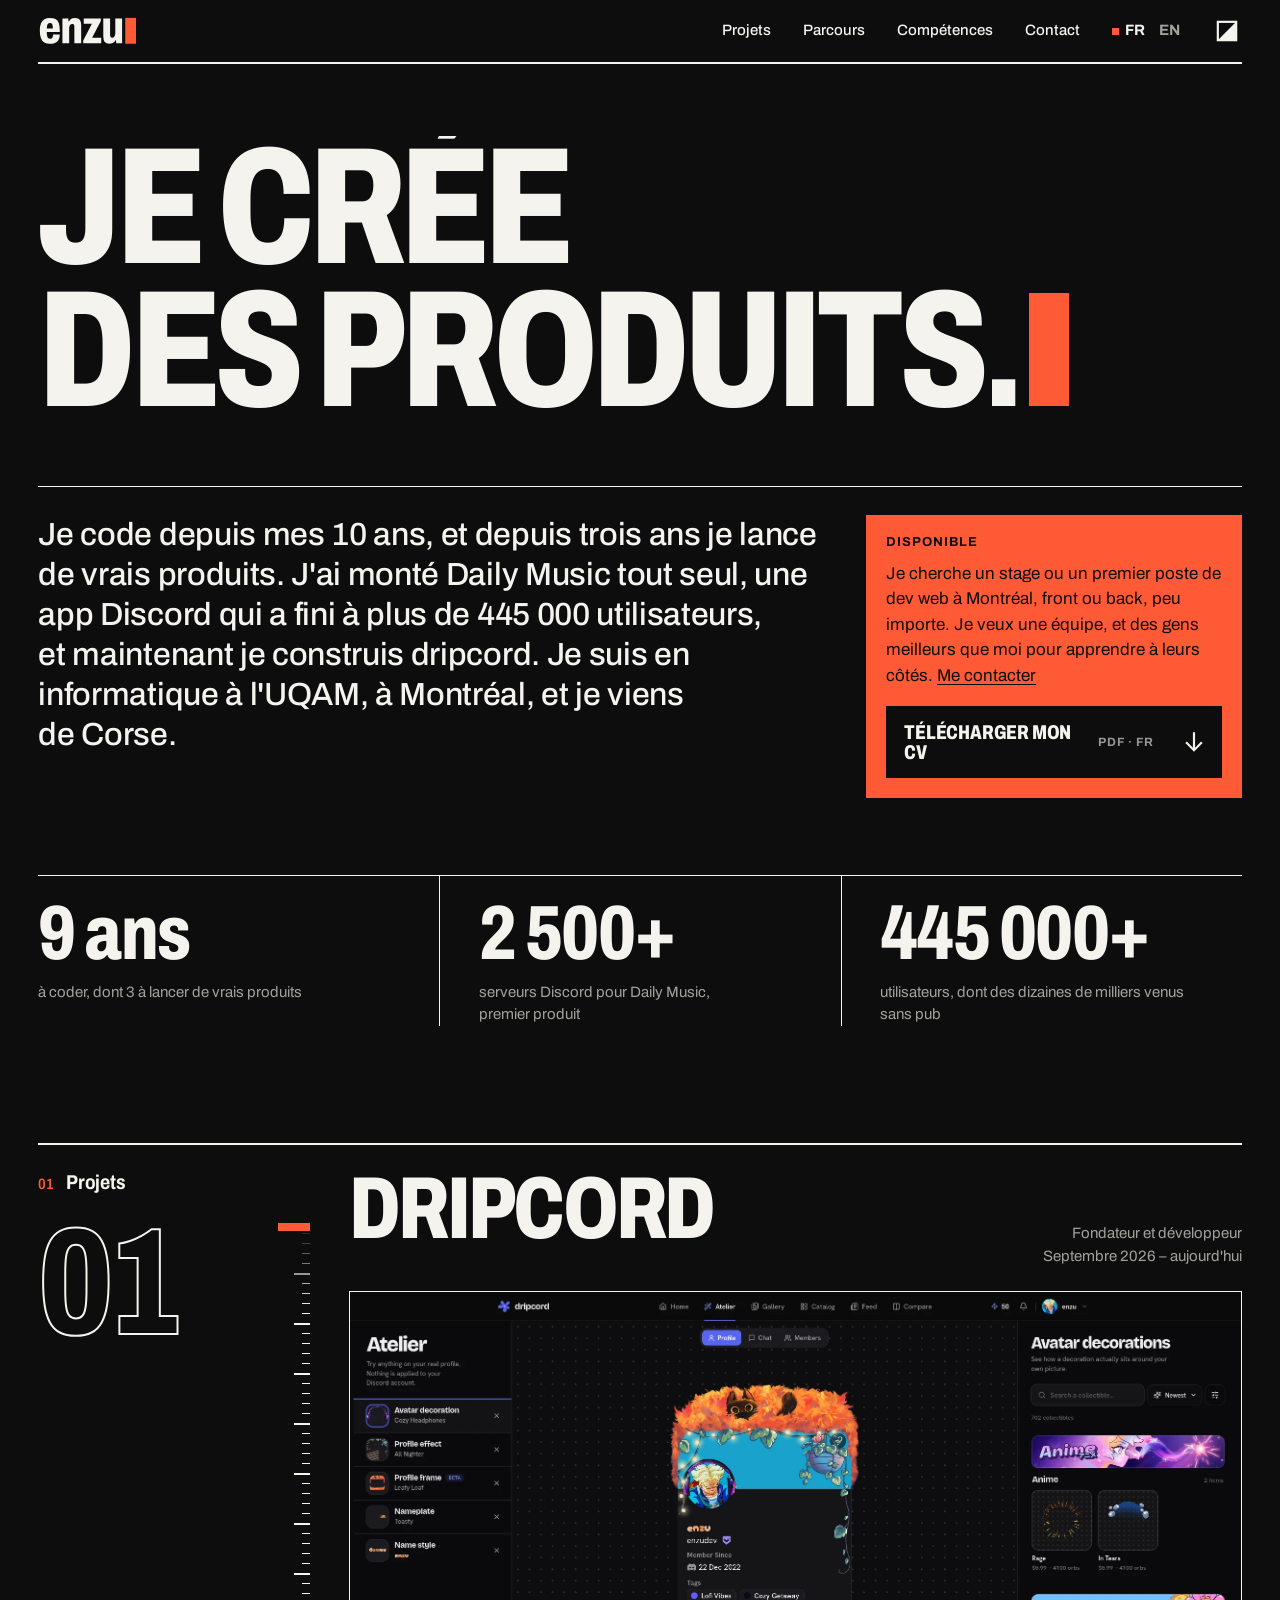
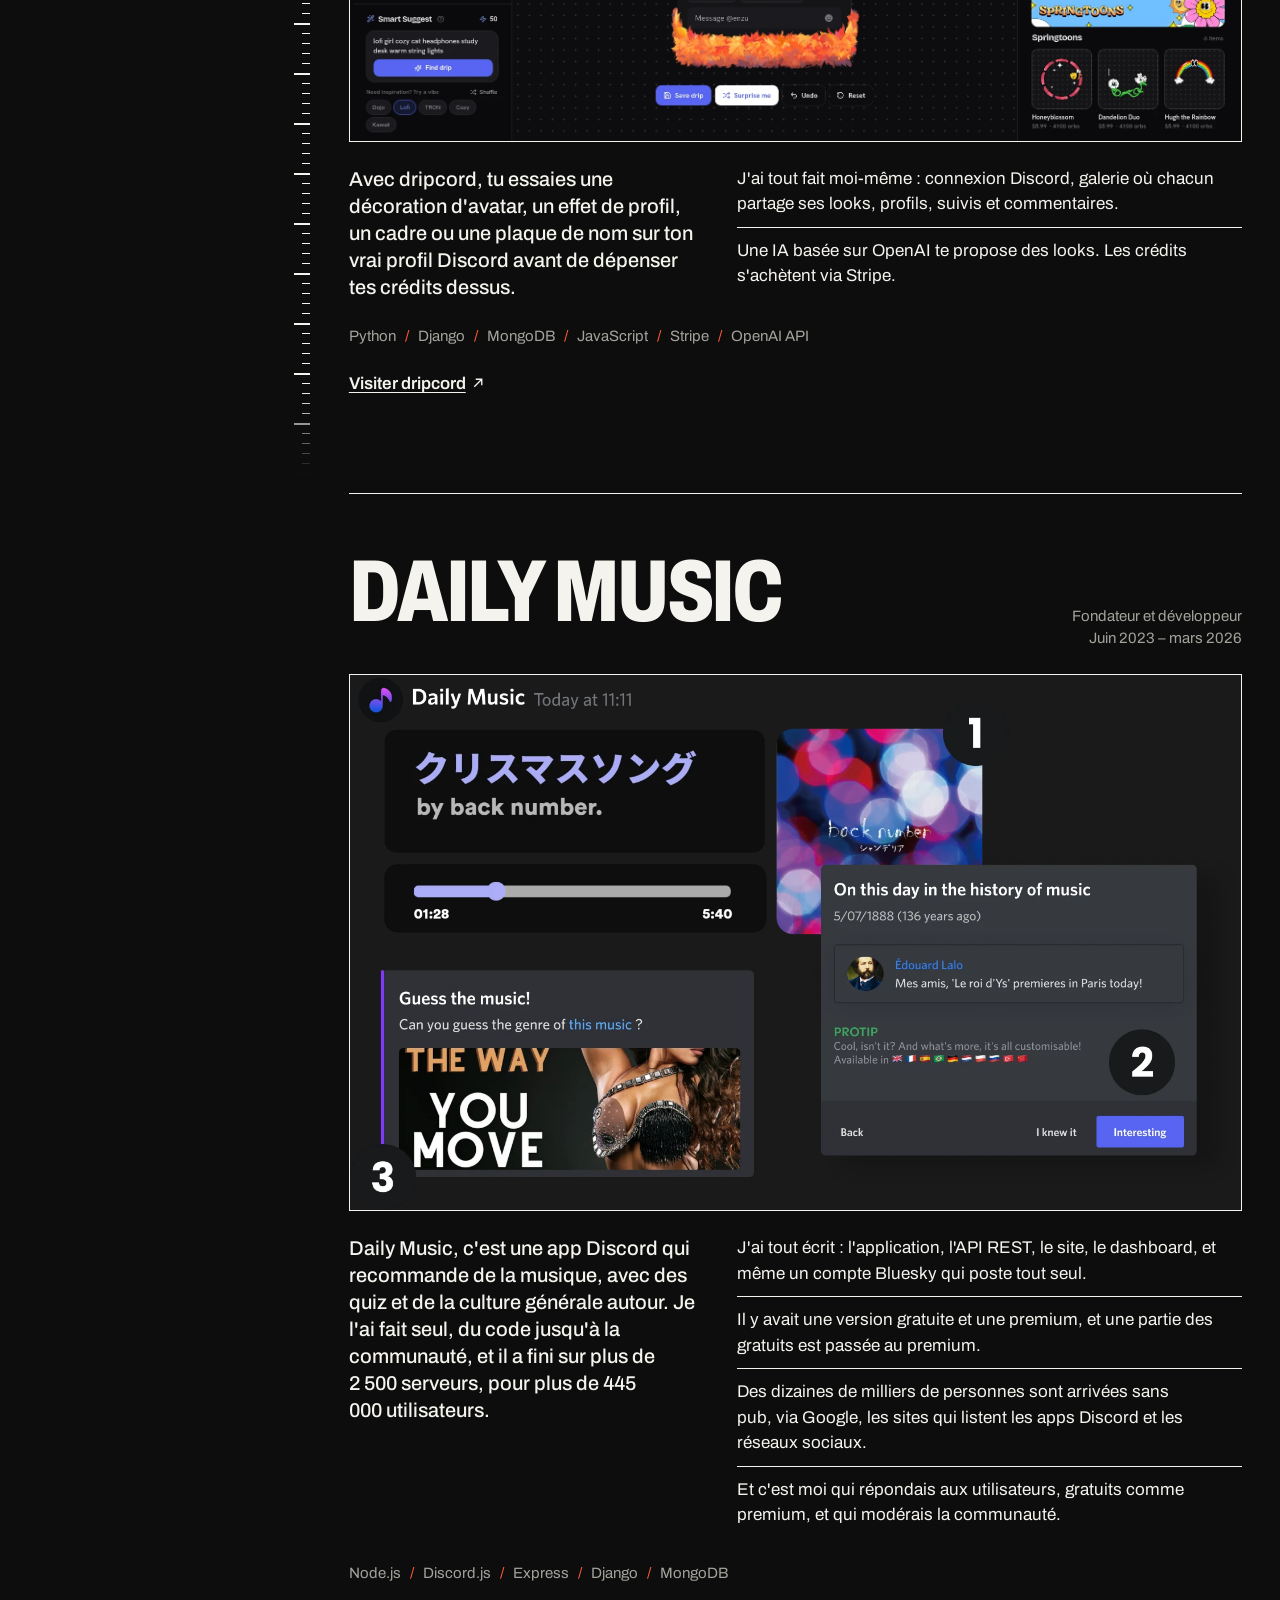
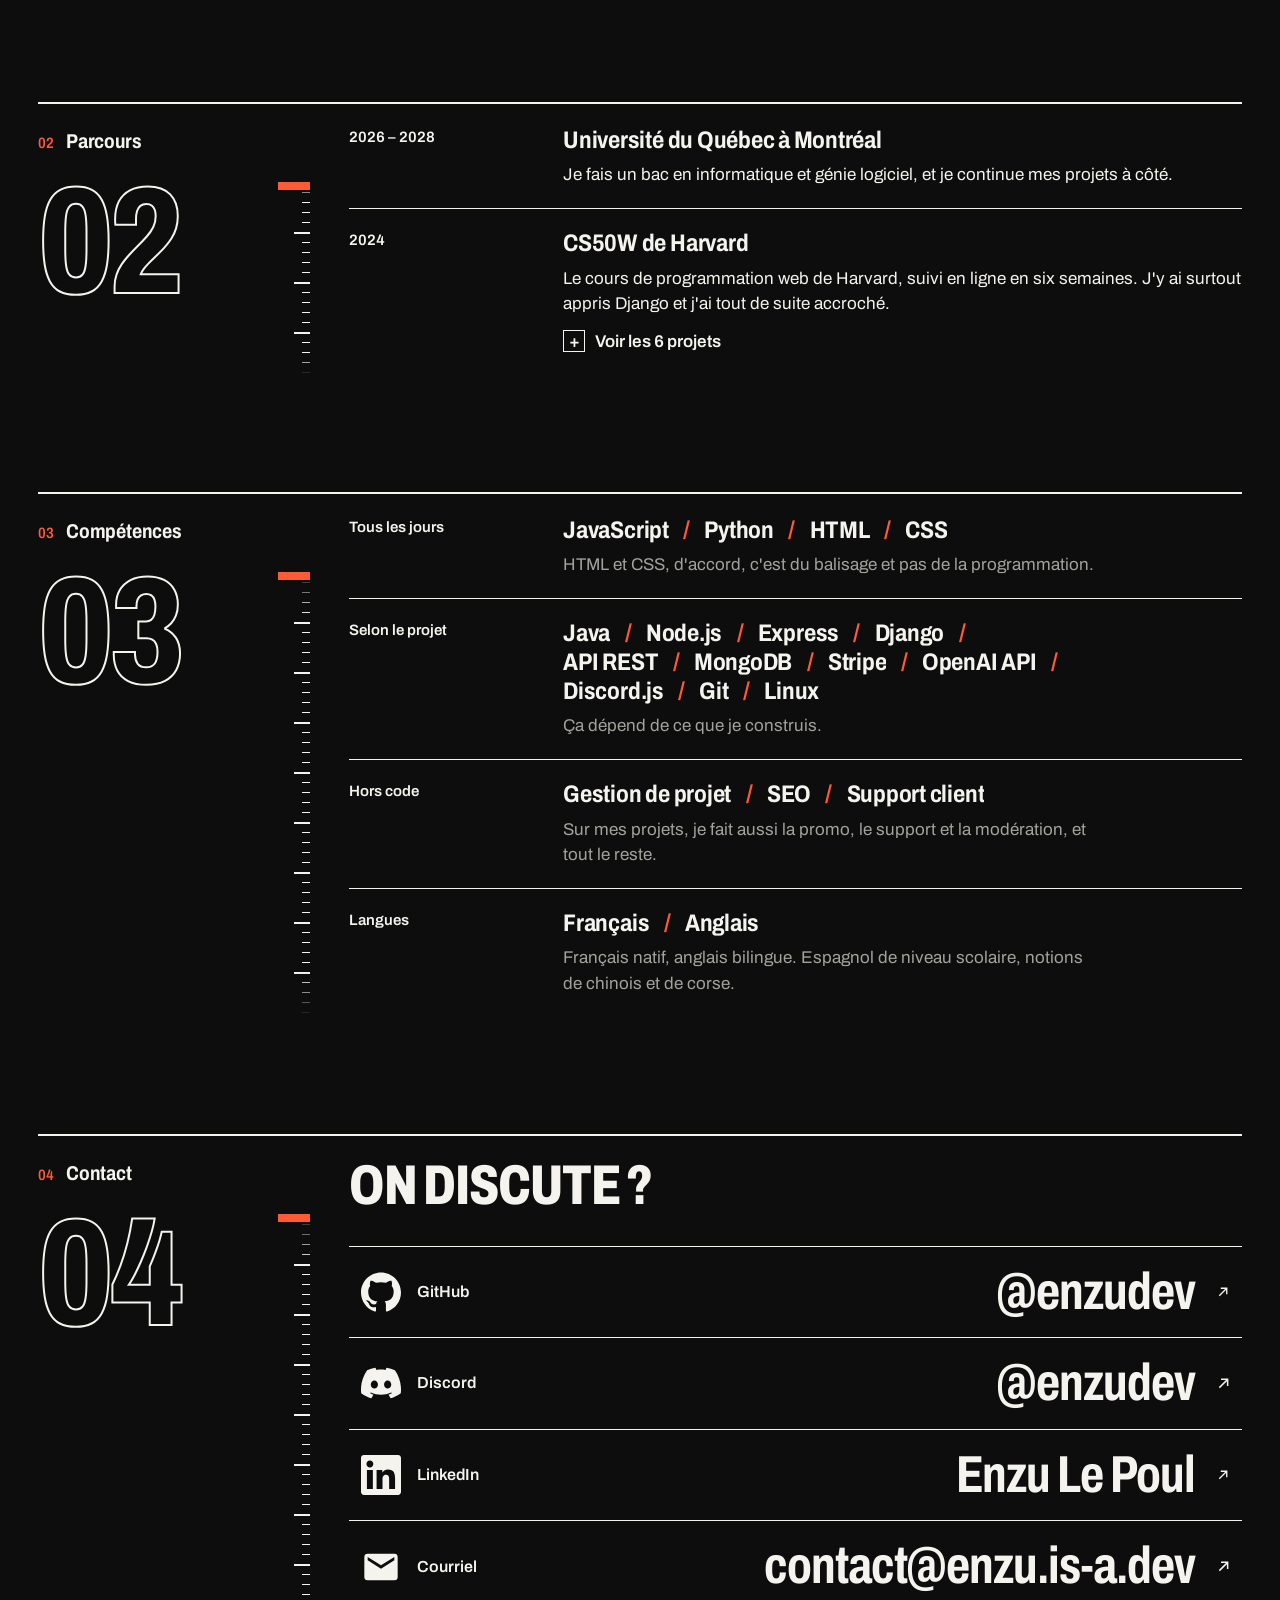
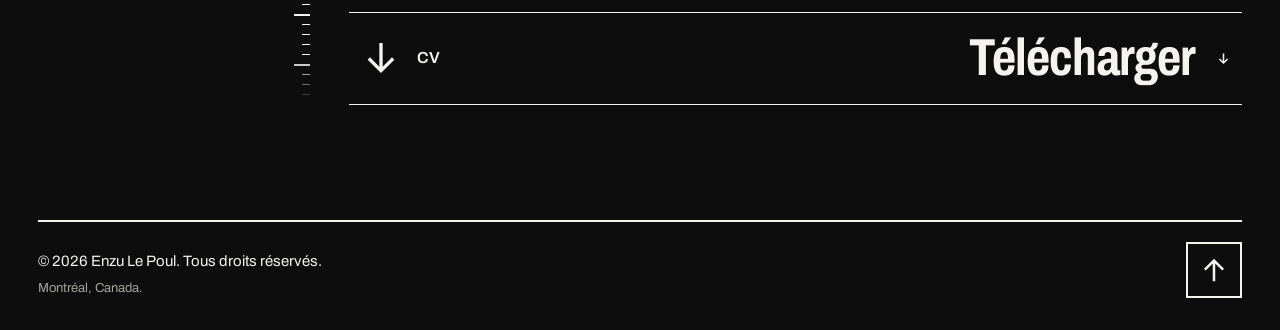
==== commit ed24c98e: "Fix typo" ====
--- a/fr/index.html
+++ b/fr/index.html
@@ -199,10 +199,10 @@
       <div class="section-body">
         <p class="contact-intro">On discute ?</p>
         <ul class="contact-list">
-          <li><a class="contact-link" href="https://github.com/enzudev"><svg viewBox="0 0 24 24" aria-hidden="true" focusable="false"><path d="M12 .297c-6.63 0-12 5.373-12 12 0 5.303 3.438 9.8 8.205 11.385.6.113.82-.258.82-.577 0-.285-.01-1.04-.015-2.04-3.338.724-4.042-1.61-4.042-1.61C4.422 18.07 3.633 17.7 3.633 17.7c-1.087-.744.084-.729.084-.729 1.205.084 1.838 1.236 1.838 1.236 1.07 1.835 2.809 1.305 3.495.998.108-.776.417-1.305.76-1.605-2.665-.3-5.466-1.332-5.466-5.93 0-1.31.465-2.38 1.235-3.22-.135-.303-.54-1.523.105-3.176 0 0 1.005-.322 3.3 1.23.96-.267 1.98-.399 3-.405 1.02.006 2.04.138 3 .405 2.28-1.552 3.285-1.23 3.285-1.23.645 1.653.24 2.873.12 3.176.765.84 1.23 1.91 1.23 3.22 0 4.61-2.805 5.625-5.475 5.92.42.36.81 1.096.81 2.22 0 1.606-.015 2.896-.015 3.286 0 .315.21.69.825.57C20.565 22.092 24 17.592 24 12.297c0-6.627-5.373-12-12-12"/></svg><span class="contact-label">GitHub</span><strong>@enzudev</strong><span class="marquee" aria-hidden="true"><span class="marquee-track"><span class="marquee-group"><span>@enzudev</span><svg viewBox="0 0 24 24" aria-hidden="true" focusable="false"><path d="M12 .297c-6.63 0-12 5.373-12 12 0 5.303 3.438 9.8 8.205 11.385.6.113.82-.258.82-.577 0-.285-.01-1.04-.015-2.04-3.338.724-4.042-1.61-4.042-1.61C4.422 18.07 3.633 17.7 3.633 17.7c-1.087-.744.084-.729.084-.729 1.205.084 1.838 1.236 1.838 1.236 1.07 1.835 2.809 1.305 3.495.998.108-.776.417-1.305.76-1.605-2.665-.3-5.466-1.332-5.466-5.93 0-1.31.465-2.38 1.235-3.22-.135-.303-.54-1.523.105-3.176 0 0 1.005-.322 3.3 1.23.96-.267 1.98-.399 3-.405 1.02.006 2.04.138 3 .405 2.28-1.552 3.285-1.23 3.285-1.23.645 1.653.24 2.873.12 3.176.765.84 1.23 1.91 1.23 3.22 0 4.61-2.805 5.625-5.475 5.92.42.36.81 1.096.81 2.22 0 1.606-.015 2.896-.015 3.286 0 .315.21.69.825.57C20.565 22.092 24 17.592 24 12.297c0-6.627-5.373-12-12-12"/></svg><span>@enzudev</span><svg viewBox="0 0 24 24" aria-hidden="true" focusable="false"><path d="M12 .297c-6.63 0-12 5.373-12 12 0 5.303 3.438 9.8 8.205 11.385.6.113.82-.258.82-.577 0-.285-.01-1.04-.015-2.04-3.338.724-4.042-1.61-4.042-1.61C4.422 18.07 3.633 17.7 3.633 17.7c-1.087-.744.084-.729.084-.729 1.205.084 1.838 1.236 1.838 1.236 1.07 1.835 2.809 1.305 3.495.998.108-.776.417-1.305.76-1.605-2.665-.3-5.466-1.332-5.466-5.93 0-1.31.465-2.38 1.235-3.22-.135-.303-.54-1.523.105-3.176 0 0 1.005-.322 3.3 1.23.96-.267 1.98-.399 3-.405 1.02.006 2.04.138 3 .405 2.28-1.552 3.285-1.23 3.285-1.23.645 1.653.24 2.873.12 3.176.765.84 1.23 1.91 1.23 3.22 0 4.61-2.805 5.625-5.475 5.92.42.36.81 1.096.81 2.22 0 1.606-.015 2.896-.015 3.286 0 .315.21.69.825.57C20.565 22.092 24 17.592 24 12.297c0-6.627-5.373-12-12-12"/></svg><span>@enzudev</span><svg viewBox="0 0 24 24" aria-hidden="true" focusable="false"><path d="M12 .297c-6.63 0-12 5.373-12 12 0 5.303 3.438 9.8 8.205 11.385.6.113.82-.258.82-.577 0-.285-.01-1.04-.015-2.04-3.338.724-4.042-1.61-4.042-1.61C4.422 18.07 3.633 17.7 3.633 17.7c-1.087-.744.084-.729.084-.729 1.205.084 1.838 1.236 1.838 1.236 1.07 1.835 2.809 1.305 3.495.998.108-.776.417-1.305.76-1.605-2.665-.3-5.466-1.332-5.466-5.93 0-1.31.465-2.38 1.235-3.22-.135-.303-.54-1.523.105-3.176 0 0 1.005-.322 3.3 1.23.96-.267 1.98-.399 3-.405 1.02.006 2.04.138 3 .405 2.28-1.552 3.285-1.23 3.285-1.23.645 1.653.24 2.873.12 3.176.765.84 1.23 1.91 1.23 3.22 0 4.61-2.805 5.625-5.475 5.92.42.36.81 1.096.81 2.22 0 1.606-.015 2.896-.015 3.286 0 .315.21.69.825.57C20.565 22.092 24 17.592 24 12.297c0-6.627-5.373-12-12-12"/></svg><span>@enzudev</span><svg viewBox="0 0 24 24" aria-hidden="true" focusable="false"><path d="M12 .297c-6.63 0-12 5.373-12 12 0 5.303 3.438 9.8 8.205 11.385.6.113.82-.258.82-.577 0-.285-.01-1.04-.015-2.04-3.338.724-4.042-1.61-4.042-1.61C4.422 18.07 3.633 17.7 3.633 17.7c-1.087-.744.084-.729.084-.729 1.205.084 1.838 1.236 1.838 1.236 1.07 1.835 2.809 1.305 3.495.998.108-.776.417-1.305.76-1.605-2.665-.3-5.466-1.332-5.466-5.93 0-1.31.465-2.38 1.235-3.22-.135-.303-.54-1.523.105-3.176 0 0 1.005-.322 3.3 1.23.96-.267 1.98-.399 3-.405 1.02.006 2.04.138 3 .405 2.28-1.552 3.285-1.23 3.285-1.23.645 1.653.24 2.873.12 3.176.765.84 1.23 1.91 1.23 3.22 0 4.61-2.805 5.625-5.475 5.92.42.36.81 1.096.81 2.22 0 1.606-.015 2.896-.015 3.286 0 .315.21.69.825.57C20.565 22.092 24 17.592 24 12.297c0-6.627-5.373-12-12-12"/></svg></span><span class="marquee-group"><span>@enzudev</span><svg viewBox="0 0 24 24" aria-hidden="true" focusable="false"><path d="M12 .297c-6.63 0-12 5.373-12 12 0 5.303 3.438 9.8 8.205 11.385.6.113.82-.258.82-.577 0-.285-.01-1.04-.015-2.04-3.338.724-4.042-1.61-4.042-1.61C4.422 18.07 3.633 17.7 3.633 17.7c-1.087-.744.084-.729.084-.729 1.205.084 1.838 1.236 1.838 1.236 1.07 1.835 2.809 1.305 3.495.998.108-.776.417-1.305.76-1.605-2.665-.3-5.466-1.332-5.466-5.93 0-1.31.465-2.38 1.235-3.22-.135-.303-.54-1.523.105-3.176 0 0 1.005-.322 3.3 1.23.96-.267 1.98-.399 3-.405 1.02.006 2.04.138 3 .405 2.28-1.552 3.285-1.23 3.285-1.23.645 1.653.24 2.873.12 3.176.765.84 1.23 1.91 1.23 3.22 0 4.61-2.805 5.625-5.475 5.92.42.36.81 1.096.81 2.22 0 1.606-.015 2.896-.015 3.286 0 .315.21.69.825.57C20.565 22.092 24 17.592 24 12.297c0-6.627-5.373-12-12-12"/></svg><span>@enzudev</span><svg viewBox="0 0 24 24" aria-hidden="true" focusable="false"><path d="M12 .297c-6.63 0-12 5.373-12 12 0 5.303 3.438 9.8 8.205 11.385.6.113.82-.258.82-.577 0-.285-.01-1.04-.015-2.04-3.338.724-4.042-1.61-4.042-1.61C4.422 18.07 3.633 17.7 3.633 17.7c-1.087-.744.084-.729.084-.729 1.205.084 1.838 1.236 1.838 1.236 1.07 1.835 2.809 1.305 3.495.998.108-.776.417-1.305.76-1.605-2.665-.3-5.466-1.332-5.466-5.93 0-1.31.465-2.38 1.235-3.22-.135-.303-.54-1.523.105-3.176 0 0 1.005-.322 3.3 1.23.96-.267 1.98-.399 3-.405 1.02.006 2.04.138 3 .405 2.28-1.552 3.285-1.23 3.285-1.23.645 1.653.24 2.873.12 3.176.765.84 1.23 1.91 1.23 3.22 0 4.61-2.805 5.625-5.475 5.92.42.36.81 1.096.81 2.22 0 1.606-.015 2.896-.015 3.286 0 .315.21.69.825.57C20.565 22.092 24 17.592 24 12.297c0-6.627-5.373-12-12-12"/></svg><span>@enzudev</span><svg viewBox="0 0 24 24" aria-hidden="true" focusable="false"><path d="M12 .297c-6.63 0-12 5.373-12 12 0 5.303 3.438 9.8 8.205 11.385.6.113.82-.258.82-.577 0-.285-.01-1.04-.015-2.04-3.338.724-4.042-1.61-4.042-1.61C4.422 18.07 3.633 17.7 3.633 17.7c-1.087-.744.084-.729.084-.729 1.205.084 1.838 1.236 1.838 1.236 1.07 1.835 2.809 1.305 3.495.998.108-.776.417-1.305.76-1.605-2.665-.3-5.466-1.332-5.466-5.93 0-1.31.465-2.38 1.235-3.22-.135-.303-.54-1.523.105-3.176 0 0 1.005-.322 3.3 1.23.96-.267 1.98-.399 3-.405 1.02.006 2.04.138 3 .405 2.28-1.552 3.285-1.23 3.285-1.23.645 1.653.24 2.873.12 3.176.765.84 1.23 1.91 1.23 3.22 0 4.61-2.805 5.625-5.475 5.92.42.36.81 1.096.81 2.22 0 1.606-.015 2.896-.015 3.286 0 .315.21.69.825.57C20.565 22.092 24 17.592 24 12.297c0-6.627-5.373-12-12-12"/></svg><span>@enzudev</span><svg viewBox="0 0 24 24" aria-hidden="true" focusable="false"><path d="M12 .297c-6.63 0-12 5.373-12 12 0 5.303 3.438 9.8 8.205 11.385.6.113.82-.258.82-.577 0-.285-.01-1.04-.015-2.04-3.338.724-4.042-1.61-4.042-1.61C4.422 18.07 3.633 17.7 3.633 17.7c-1.087-.744.084-.729.084-.729 1.205.084 1.838 1.236 1.838 1.236 1.07 1.835 2.809 1.305 3.495.998.108-.776.417-1.305.76-1.605-2.665-.3-5.466-1.332-5.466-5.93 0-1.31.465-2.38 1.235-3.22-.135-.303-.54-1.523.105-3.176 0 0 1.005-.322 3.3 1.23.96-.267 1.98-.399 3-.405 1.02.006 2.04.138 3 .405 2.28-1.552 3.285-1.23 3.285-1.23.645 1.653.24 2.873.12 3.176.765.84 1.23 1.91 1.23 3.22 0 4.61-2.805 5.625-5.475 5.92.42.36.81 1.096.81 2.22 0 1.606-.015 2.896-.015 3.286 0 .315.21.69.825.57C20.565 22.092 24 17.592 24 12.297c0-6.627-5.373-12-12-12"/></svg></span></span></span></a></li>
-          <li><a class="contact-link" href="https://discord.com/users/1402418491272986635"><svg viewBox="0 0 24 24" aria-hidden="true" focusable="false"><path d="M20.317 4.3698a19.7913 19.7913 0 00-4.8851-1.5152.0741.0741 0 00-.0785.0371c-.211.3753-.4447.8648-.6083 1.2495-1.8447-.2762-3.68-.2762-5.4868 0-.1636-.3933-.4058-.8742-.6177-1.2495a.077.077 0 00-.0785-.037 19.7363 19.7363 0 00-4.8852 1.515.0699.0699 0 00-.0321.0277C.5334 9.0458-.319 13.5799.0992 18.0578a.0824.0824 0 00.0312.0561c2.0528 1.5076 4.0413 2.4228 5.9929 3.0294a.0777.0777 0 00.0842-.0276c.4616-.6304.8731-1.2952 1.226-1.9942a.076.076 0 00-.0416-.1057c-.6528-.2476-1.2743-.5495-1.8722-.8923a.077.077 0 01-.0076-.1277c.1258-.0943.2517-.1923.3718-.2914a.0743.0743 0 01.0776-.0105c3.9278 1.7933 8.18 1.7933 12.0614 0a.0739.0739 0 01.0785.0095c.1202.099.246.1981.3728.2924a.077.077 0 01-.0066.1276 12.2986 12.2986 0 01-1.873.8914.0766.0766 0 00-.0407.1067c.3604.698.7719 1.3628 1.225 1.9932a.076.076 0 00.0842.0286c1.961-.6067 3.9495-1.5219 6.0023-3.0294a.077.077 0 00.0313-.0552c.5004-5.177-.8382-9.6739-3.5485-13.6604a.061.061 0 00-.0312-.0286zM8.02 15.3312c-1.1825 0-2.1569-1.0857-2.1569-2.419 0-1.3332.9555-2.4189 2.157-2.4189 1.2108 0 2.1757 1.0952 2.1568 2.419 0 1.3332-.9555 2.4189-2.1569 2.4189zm7.9748 0c-1.1825 0-2.1569-1.0857-2.1569-2.419 0-1.3332.9554-2.4189 2.1569-2.4189 1.2108 0 2.1757 1.0952 2.1568 2.419 0 1.3332-.946 2.4189-2.1568 2.4189Z"/></svg><span class="contact-label">Discord</span><strong>@enzudev</strong><span class="marquee" aria-hidden="true"><span class="marquee-track"><span class="marquee-group"><span>@enzudev</span><svg viewBox="0 0 24 24" aria-hidden="true" focusable="false"><path d="M20.317 4.3698a19.7913 19.7913 0 00-4.8851-1.5152.0741.0741 0 00-.0785.0371c-.211.3753-.4447.8648-.6083 1.2495-1.8447-.2762-3.68-.2762-5.4868 0-.1636-.3933-.4058-.8742-.6177-1.2495a.077.077 0 00-.0785-.037 19.7363 19.7363 0 00-4.8852 1.515.0699.0699 0 00-.0321.0277C.5334 9.0458-.319 13.5799.0992 18.0578a.0824.0824 0 00.0312.0561c2.0528 1.5076 4.0413 2.4228 5.9929 3.0294a.0777.0777 0 00.0842-.0276c.4616-.6304.8731-1.2952 1.226-1.9942a.076.076 0 00-.0416-.1057c-.6528-.2476-1.2743-.5495-1.8722-.8923a.077.077 0 01-.0076-.1277c.1258-.0943.2517-.1923.3718-.2914a.0743.0743 0 01.0776-.0105c3.9278 1.7933 8.18 1.7933 12.0614 0a.0739.0739 0 01.0785.0095c.1202.099.246.1981.3728.2924a.077.077 0 01-.0066.1276 12.2986 12.2986 0 01-1.873.8914.0766.0766 0 00-.0407.1067c.3604.698.7719 1.3628 1.225 1.9932a.076.076 0 00.0842.0286c1.961-.6067 3.9495-1.5219 6.0023-3.0294a.077.077 0 00.0313-.0552c.5004-5.177-.8382-9.6739-3.5485-13.6604a.061.061 0 00-.0312-.0286zM8.02 15.3312c-1.1825 0-2.1569-1.0857-2.1569-2.419 0-1.3332.9555-2.4189 2.157-2.4189 1.2108 0 2.1757 1.0952 2.1568 2.419 0 1.3332-.9555 2.4189-2.1569 2.4189zm7.9748 0c-1.1825 0-2.1569-1.0857-2.1569-2.419 0-1.3332.9554-2.4189 2.1569-2.4189 1.2108 0 2.1757 1.0952 2.1568 2.419 0 1.3332-.946 2.4189-2.1568 2.4189Z"/></svg><span>@enzudev</span><svg viewBox="0 0 24 24" aria-hidden="true" focusable="false"><path d="M20.317 4.3698a19.7913 19.7913 0 00-4.8851-1.5152.0741.0741 0 00-.0785.0371c-.211.3753-.4447.8648-.6083 1.2495-1.8447-.2762-3.68-.2762-5.4868 0-.1636-.3933-.4058-.8742-.6177-1.2495a.077.077 0 00-.0785-.037 19.7363 19.7363 0 00-4.8852 1.515.0699.0699 0 00-.0321.0277C.5334 9.0458-.319 13.5799.0992 18.0578a.0824.0824 0 00.0312.0561c2.0528 1.5076 4.0413 2.4228 5.9929 3.0294a.0777.0777 0 00.0842-.0276c.4616-.6304.8731-1.2952 1.226-1.9942a.076.076 0 00-.0416-.1057c-.6528-.2476-1.2743-.5495-1.8722-.8923a.077.077 0 01-.0076-.1277c.1258-.0943.2517-.1923.3718-.2914a.0743.0743 0 01.0776-.0105c3.9278 1.7933 8.18 1.7933 12.0614 0a.0739.0739 0 01.0785.0095c.1202.099.246.1981.3728.2924a.077.077 0 01-.0066.1276 12.2986 12.2986 0 01-1.873.8914.0766.0766 0 00-.0407.1067c.3604.698.7719 1.3628 1.225 1.9932a.076.076 0 00.0842.0286c1.961-.6067 3.9495-1.5219 6.0023-3.0294a.077.077 0 00.0313-.0552c.5004-5.177-.8382-9.6739-3.5485-13.6604a.061.061 0 00-.0312-.0286zM8.02 15.3312c-1.1825 0-2.1569-1.0857-2.1569-2.419 0-1.3332.9555-2.4189 2.157-2.4189 1.2108 0 2.1757 1.0952 2.1568 2.419 0 1.3332-.9555 2.4189-2.1569 2.4189zm7.9748 0c-1.1825 0-2.1569-1.0857-2.1569-2.419 0-1.3332.9554-2.4189 2.1569-2.4189 1.2108 0 2.1757 1.0952 2.1568 2.419 0 1.3332-.946 2.4189-2.1568 2.4189Z"/></svg><span>@enzudev</span><svg viewBox="0 0 24 24" aria-hidden="true" focusable="false"><path d="M20.317 4.3698a19.7913 19.7913 0 00-4.8851-1.5152.0741.0741 0 00-.0785.0371c-.211.3753-.4447.8648-.6083 1.2495-1.8447-.2762-3.68-.2762-5.4868 0-.1636-.3933-.4058-.8742-.6177-1.2495a.077.077 0 00-.0785-.037 19.7363 19.7363 0 00-4.8852 1.515.0699.0699 0 00-.0321.0277C.5334 9.0458-.319 13.5799.0992 18.0578a.0824.0824 0 00.0312.0561c2.0528 1.5076 4.0413 2.4228 5.9929 3.0294a.0777.0777 0 00.0842-.0276c.4616-.6304.8731-1.2952 1.226-1.9942a.076.076 0 00-.0416-.1057c-.6528-.2476-1.2743-.5495-1.8722-.8923a.077.077 0 01-.0076-.1277c.1258-.0943.2517-.1923.3718-.2914a.0743.0743 0 01.0776-.0105c3.9278 1.7933 8.18 1.7933 12.0614 0a.0739.0739 0 01.0785.0095c.1202.099.246.1981.3728.2924a.077.077 0 01-.0066.1276 12.2986 12.2986 0 01-1.873.8914.0766.0766 0 00-.0407.1067c.3604.698.7719 1.3628 1.225 1.9932a.076.076 0 00.0842.0286c1.961-.6067 3.9495-1.5219 6.0023-3.0294a.077.077 0 00.0313-.0552c.5004-5.177-.8382-9.6739-3.5485-13.6604a.061.061 0 00-.0312-.0286zM8.02 15.3312c-1.1825 0-2.1569-1.0857-2.1569-2.419 0-1.3332.9555-2.4189 2.157-2.4189 1.2108 0 2.1757 1.0952 2.1568 2.419 0 1.3332-.9555 2.4189-2.1569 2.4189zm7.9748 0c-1.1825 0-2.1569-1.0857-2.1569-2.419 0-1.3332.9554-2.4189 2.1569-2.4189 1.2108 0 2.1757 1.0952 2.1568 2.419 0 1.3332-.946 2.4189-2.1568 2.4189Z"/></svg><span>@enzudev</span><svg viewBox="0 0 24 24" aria-hidden="true" focusable="false"><path d="M20.317 4.3698a19.7913 19.7913 0 00-4.8851-1.5152.0741.0741 0 00-.0785.0371c-.211.3753-.4447.8648-.6083 1.2495-1.8447-.2762-3.68-.2762-5.4868 0-.1636-.3933-.4058-.8742-.6177-1.2495a.077.077 0 00-.0785-.037 19.7363 19.7363 0 00-4.8852 1.515.0699.0699 0 00-.0321.0277C.5334 9.0458-.319 13.5799.0992 18.0578a.0824.0824 0 00.0312.0561c2.0528 1.5076 4.0413 2.4228 5.9929 3.0294a.0777.0777 0 00.0842-.0276c.4616-.6304.8731-1.2952 1.226-1.9942a.076.076 0 00-.0416-.1057c-.6528-.2476-1.2743-.5495-1.8722-.8923a.077.077 0 01-.0076-.1277c.1258-.0943.2517-.1923.3718-.2914a.0743.0743 0 01.0776-.0105c3.9278 1.7933 8.18 1.7933 12.0614 0a.0739.0739 0 01.0785.0095c.1202.099.246.1981.3728.2924a.077.077 0 01-.0066.1276 12.2986 12.2986 0 01-1.873.8914.0766.0766 0 00-.0407.1067c.3604.698.7719 1.3628 1.225 1.9932a.076.076 0 00.0842.0286c1.961-.6067 3.9495-1.5219 6.0023-3.0294a.077.077 0 00.0313-.0552c.5004-5.177-.8382-9.6739-3.5485-13.6604a.061.061 0 00-.0312-.0286zM8.02 15.3312c-1.1825 0-2.1569-1.0857-2.1569-2.419 0-1.3332.9555-2.4189 2.157-2.4189 1.2108 0 2.1757 1.0952 2.1568 2.419 0 1.3332-.9555 2.4189-2.1569 2.4189zm7.9748 0c-1.1825 0-2.1569-1.0857-2.1569-2.419 0-1.3332.9554-2.4189 2.1569-2.4189 1.2108 0 2.1757 1.0952 2.1568 2.419 0 1.3332-.946 2.4189-2.1568 2.4189Z"/></svg></span><span class="marquee-group"><span>@enzudev</span><svg viewBox="0 0 24 24" aria-hidden="true" focusable="false"><path d="M20.317 4.3698a19.7913 19.7913 0 00-4.8851-1.5152.0741.0741 0 00-.0785.0371c-.211.3753-.4447.8648-.6083 1.2495-1.8447-.2762-3.68-.2762-5.4868 0-.1636-.3933-.4058-.8742-.6177-1.2495a.077.077 0 00-.0785-.037 19.7363 19.7363 0 00-4.8852 1.515.0699.0699 0 00-.0321.0277C.5334 9.0458-.319 13.5799.0992 18.0578a.0824.0824 0 00.0312.0561c2.0528 1.5076 4.0413 2.4228 5.9929 3.0294a.0777.0777 0 00.0842-.0276c.4616-.6304.8731-1.2952 1.226-1.9942a.076.076 0 00-.0416-.1057c-.6528-.2476-1.2743-.5495-1.8722-.8923a.077.077 0 01-.0076-.1277c.1258-.0943.2517-.1923.3718-.2914a.0743.0743 0 01.0776-.0105c3.9278 1.7933 8.18 1.7933 12.0614 0a.0739.0739 0 01.0785.0095c.1202.099.246.1981.3728.2924a.077.077 0 01-.0066.1276 12.2986 12.2986 0 01-1.873.8914.0766.0766 0 00-.0407.1067c.3604.698.7719 1.3628 1.225 1.9932a.076.076 0 00.0842.0286c1.961-.6067 3.9495-1.5219 6.0023-3.0294a.077.077 0 00.0313-.0552c.5004-5.177-.8382-9.6739-3.5485-13.6604a.061.061 0 00-.0312-.0286zM8.02 15.3312c-1.1825 0-2.1569-1.0857-2.1569-2.419 0-1.3332.9555-2.4189 2.157-2.4189 1.2108 0 2.1757 1.0952 2.1568 2.419 0 1.3332-.9555 2.4189-2.1569 2.4189zm7.9748 0c-1.1825 0-2.1569-1.0857-2.1569-2.419 0-1.3332.9554-2.4189 2.1569-2.4189 1.2108 0 2.1757 1.0952 2.1568 2.419 0 1.3332-.946 2.4189-2.1568 2.4189Z"/></svg><span>@enzudev</span><svg viewBox="0 0 24 24" aria-hidden="true" focusable="false"><path d="M20.317 4.3698a19.7913 19.7913 0 00-4.8851-1.5152.0741.0741 0 00-.0785.0371c-.211.3753-.4447.8648-.6083 1.2495-1.8447-.2762-3.68-.2762-5.4868 0-.1636-.3933-.4058-.8742-.6177-1.2495a.077.077 0 00-.0785-.037 19.7363 19.7363 0 00-4.8852 1.515.0699.0699 0 00-.0321.0277C.5334 9.0458-.319 13.5799.0992 18.0578a.0824.0824 0 00.0312.0561c2.0528 1.5076 4.0413 2.4228 5.9929 3.0294a.0777.0777 0 00.0842-.0276c.4616-.6304.8731-1.2952 1.226-1.9942a.076.076 0 00-.0416-.1057c-.6528-.2476-1.2743-.5495-1.8722-.8923a.077.077 0 01-.0076-.1277c.1258-.0943.2517-.1923.3718-.2914a.0743.0743 0 01.0776-.0105c3.9278 1.7933 8.18 1.7933 12.0614 0a.0739.0739 0 01.0785.0095c.1202.099.246.1981.3728.2924a.077.077 0 01-.0066.1276 12.2986 12.2986 0 01-1.873.8914.0766.0766 0 00-.0407.1067c.3604.698.7719 1.3628 1.225 1.9932a.076.076 0 00.0842.0286c1.961-.6067 3.9495-1.5219 6.0023-3.0294a.077.077 0 00.0313-.0552c.5004-5.177-.8382-9.6739-3.5485-13.6604a.061.061 0 00-.0312-.0286zM8.02 15.3312c-1.1825 0-2.1569-1.0857-2.1569-2.419 0-1.3332.9555-2.4189 2.157-2.4189 1.2108 0 2.1757 1.0952 2.1568 2.419 0 1.3332-.9555 2.4189-2.1569 2.4189zm7.9748 0c-1.1825 0-2.1569-1.0857-2.1569-2.419 0-1.3332.9554-2.4189 2.1569-2.4189 1.2108 0 2.1757 1.0952 2.1568 2.419 0 1.3332-.946 2.4189-2.1568 2.4189Z"/></svg><span>@enzudev</span><svg viewBox="0 0 24 24" aria-hidden="true" focusable="false"><path d="M20.317 4.3698a19.7913 19.7913 0 00-4.8851-1.5152.0741.0741 0 00-.0785.0371c-.211.3753-.4447.8648-.6083 1.2495-1.8447-.2762-3.68-.2762-5.4868 0-.1636-.3933-.4058-.8742-.6177-1.2495a.077.077 0 00-.0785-.037 19.7363 19.7363 0 00-4.8852 1.515.0699.0699 0 00-.0321.0277C.5334 9.0458-.319 13.5799.0992 18.0578a.0824.0824 0 00.0312.0561c2.0528 1.5076 4.0413 2.4228 5.9929 3.0294a.0777.0777 0 00.0842-.0276c.4616-.6304.8731-1.2952 1.226-1.9942a.076.076 0 00-.0416-.1057c-.6528-.2476-1.2743-.5495-1.8722-.8923a.077.077 0 01-.0076-.1277c.1258-.0943.2517-.1923.3718-.2914a.0743.0743 0 01.0776-.0105c3.9278 1.7933 8.18 1.7933 12.0614 0a.0739.0739 0 01.0785.0095c.1202.099.246.1981.3728.2924a.077.077 0 01-.0066.1276 12.2986 12.2986 0 01-1.873.8914.0766.0766 0 00-.0407.1067c.3604.698.7719 1.3628 1.225 1.9932a.076.076 0 00.0842.0286c1.961-.6067 3.9495-1.5219 6.0023-3.0294a.077.077 0 00.0313-.0552c.5004-5.177-.8382-9.6739-3.5485-13.6604a.061.061 0 00-.0312-.0286zM8.02 15.3312c-1.1825 0-2.1569-1.0857-2.1569-2.419 0-1.3332.9555-2.4189 2.157-2.4189 1.2108 0 2.1757 1.0952 2.1568 2.419 0 1.3332-.9555 2.4189-2.1569 2.4189zm7.9748 0c-1.1825 0-2.1569-1.0857-2.1569-2.419 0-1.3332.9554-2.4189 2.1569-2.4189 1.2108 0 2.1757 1.0952 2.1568 2.419 0 1.3332-.946 2.4189-2.1568 2.4189Z"/></svg><span>@enzudev</span><svg viewBox="0 0 24 24" aria-hidden="true" focusable="false"><path d="M20.317 4.3698a19.7913 19.7913 0 00-4.8851-1.5152.0741.0741 0 00-.0785.0371c-.211.3753-.4447.8648-.6083 1.2495-1.8447-.2762-3.68-.2762-5.4868 0-.1636-.3933-.4058-.8742-.6177-1.2495a.077.077 0 00-.0785-.037 19.7363 19.7363 0 00-4.8852 1.515.0699.0699 0 00-.0321.0277C.5334 9.0458-.319 13.5799.0992 18.0578a.0824.0824 0 00.0312.0561c2.0528 1.5076 4.0413 2.4228 5.9929 3.0294a.0777.0777 0 00.0842-.0276c.4616-.6304.8731-1.2952 1.226-1.9942a.076.076 0 00-.0416-.1057c-.6528-.2476-1.2743-.5495-1.8722-.8923a.077.077 0 01-.0076-.1277c.1258-.0943.2517-.1923.3718-.2914a.0743.0743 0 01.0776-.0105c3.9278 1.7933 8.18 1.7933 12.0614 0a.0739.0739 0 01.0785.0095c.1202.099.246.1981.3728.2924a.077.077 0 01-.0066.1276 12.2986 12.2986 0 01-1.873.8914.0766.0766 0 00-.0407.1067c.3604.698.7719 1.3628 1.225 1.9932a.076.076 0 00.0842.0286c1.961-.6067 3.9495-1.5219 6.0023-3.0294a.077.077 0 00.0313-.0552c.5004-5.177-.8382-9.6739-3.5485-13.6604a.061.061 0 00-.0312-.0286zM8.02 15.3312c-1.1825 0-2.1569-1.0857-2.1569-2.419 0-1.3332.9555-2.4189 2.157-2.4189 1.2108 0 2.1757 1.0952 2.1568 2.419 0 1.3332-.9555 2.4189-2.1569 2.4189zm7.9748 0c-1.1825 0-2.1569-1.0857-2.1569-2.419 0-1.3332.9554-2.4189 2.1569-2.4189 1.2108 0 2.1757 1.0952 2.1568 2.419 0 1.3332-.946 2.4189-2.1568 2.4189Z"/></svg></span></span></span></a></li>
-          <li><a class="contact-link" href="https://www.linkedin.com/in/lepoul"><svg viewBox="0 0 24 24" aria-hidden="true" focusable="false"><path d="M20.447 20.452h-3.554v-5.569c0-1.328-.027-3.037-1.852-3.037-1.853 0-2.136 1.445-2.136 2.939v5.667H9.351V9h3.414v1.561h.046c.477-.9 1.637-1.85 3.37-1.85 3.601 0 4.267 2.37 4.267 5.455v6.286zM5.337 7.433c-1.144 0-2.063-.926-2.063-2.065 0-1.138.92-2.063 2.063-2.063 1.14 0 2.064.925 2.064 2.063 0 1.139-.925 2.065-2.064 2.065zm1.782 13.019H3.555V9h3.564v11.452zM22.225 0H1.771C.792 0 0 .774 0 1.729v20.542C0 23.227.792 24 1.771 24h20.451C23.2 24 24 23.227 24 22.271V1.729C24 .774 23.2 0 22.222 0h.003z"/></svg><span class="contact-label">LinkedIn</span><strong>Enzu Le Poul</strong><span class="marquee" aria-hidden="true"><span class="marquee-track"><span class="marquee-group"><span>Enzu Le Poul</span><svg viewBox="0 0 24 24" aria-hidden="true" focusable="false"><path d="M20.447 20.452h-3.554v-5.569c0-1.328-.027-3.037-1.852-3.037-1.853 0-2.136 1.445-2.136 2.939v5.667H9.351V9h3.414v1.561h.046c.477-.9 1.637-1.85 3.37-1.85 3.601 0 4.267 2.37 4.267 5.455v6.286zM5.337 7.433c-1.144 0-2.063-.926-2.063-2.065 0-1.138.92-2.063 2.063-2.063 1.14 0 2.064.925 2.064 2.063 0 1.139-.925 2.065-2.064 2.065zm1.782 13.019H3.555V9h3.564v11.452zM22.225 0H1.771C.792 0 0 .774 0 1.729v20.542C0 23.227.792 24 1.771 24h20.451C23.2 24 24 23.227 24 22.271V1.729C24 .774 23.2 0 22.222 0h.003z"/></svg><span>Enzu Le Poul</span><svg viewBox="0 0 24 24" aria-hidden="true" focusable="false"><path d="M20.447 20.452h-3.554v-5.569c0-1.328-.027-3.037-1.852-3.037-1.853 0-2.136 1.445-2.136 2.939v5.667H9.351V9h3.414v1.561h.046c.477-.9 1.637-1.85 3.37-1.85 3.601 0 4.267 2.37 4.267 5.455v6.286zM5.337 7.433c-1.144 0-2.063-.926-2.063-2.065 0-1.138.92-2.063 2.063-2.063 1.14 0 2.064.925 2.064 2.063 0 1.139-.925 2.065-2.064 2.065zm1.782 13.019H3.555V9h3.564v11.452zM22.225 0H1.771C.792 0 0 .774 0 1.729v20.542C0 23.227.792 24 1.771 24h20.451C23.2 24 24 23.227 24 22.271V1.729C24 .774 23.2 0 22.222 0h.003z"/></svg><span>Enzu Le Poul</span><svg viewBox="0 0 24 24" aria-hidden="true" focusable="false"><path d="M20.447 20.452h-3.554v-5.569c0-1.328-.027-3.037-1.852-3.037-1.853 0-2.136 1.445-2.136 2.939v5.667H9.351V9h3.414v1.561h.046c.477-.9 1.637-1.85 3.37-1.85 3.601 0 4.267 2.37 4.267 5.455v6.286zM5.337 7.433c-1.144 0-2.063-.926-2.063-2.065 0-1.138.92-2.063 2.063-2.063 1.14 0 2.064.925 2.064 2.063 0 1.139-.925 2.065-2.064 2.065zm1.782 13.019H3.555V9h3.564v11.452zM22.225 0H1.771C.792 0 0 .774 0 1.729v20.542C0 23.227.792 24 1.771 24h20.451C23.2 24 24 23.227 24 22.271V1.729C24 .774 23.2 0 22.222 0h.003z"/></svg><span>Enzu Le Poul</span><svg viewBox="0 0 24 24" aria-hidden="true" focusable="false"><path d="M20.447 20.452h-3.554v-5.569c0-1.328-.027-3.037-1.852-3.037-1.853 0-2.136 1.445-2.136 2.939v5.667H9.351V9h3.414v1.561h.046c.477-.9 1.637-1.85 3.37-1.85 3.601 0 4.267 2.37 4.267 5.455v6.286zM5.337 7.433c-1.144 0-2.063-.926-2.063-2.065 0-1.138.92-2.063 2.063-2.063 1.14 0 2.064.925 2.064 2.063 0 1.139-.925 2.065-2.064 2.065zm1.782 13.019H3.555V9h3.564v11.452zM22.225 0H1.771C.792 0 0 .774 0 1.729v20.542C0 23.227.792 24 1.771 24h20.451C23.2 24 24 23.227 24 22.271V1.729C24 .774 23.2 0 22.222 0h.003z"/></svg></span><span class="marquee-group"><span>Enzu Le Poul</span><svg viewBox="0 0 24 24" aria-hidden="true" focusable="false"><path d="M20.447 20.452h-3.554v-5.569c0-1.328-.027-3.037-1.852-3.037-1.853 0-2.136 1.445-2.136 2.939v5.667H9.351V9h3.414v1.561h.046c.477-.9 1.637-1.85 3.37-1.85 3.601 0 4.267 2.37 4.267 5.455v6.286zM5.337 7.433c-1.144 0-2.063-.926-2.063-2.065 0-1.138.92-2.063 2.063-2.063 1.14 0 2.064.925 2.064 2.063 0 1.139-.925 2.065-2.064 2.065zm1.782 13.019H3.555V9h3.564v11.452zM22.225 0H1.771C.792 0 0 .774 0 1.729v20.542C0 23.227.792 24 1.771 24h20.451C23.2 24 24 23.227 24 22.271V1.729C24 .774 23.2 0 22.222 0h.003z"/></svg><span>Enzu Le Poul</span><svg viewBox="0 0 24 24" aria-hidden="true" focusable="false"><path d="M20.447 20.452h-3.554v-5.569c0-1.328-.027-3.037-1.852-3.037-1.853 0-2.136 1.445-2.136 2.939v5.667H9.351V9h3.414v1.561h.046c.477-.9 1.637-1.85 3.37-1.85 3.601 0 4.267 2.37 4.267 5.455v6.286zM5.337 7.433c-1.144 0-2.063-.926-2.063-2.065 0-1.138.92-2.063 2.063-2.063 1.14 0 2.064.925 2.064 2.063 0 1.139-.925 2.065-2.064 2.065zm1.782 13.019H3.555V9h3.564v11.452zM22.225 0H1.771C.792 0 0 .774 0 1.729v20.542C0 23.227.792 24 1.771 24h20.451C23.2 24 24 23.227 24 22.271V1.729C24 .774 23.2 0 22.222 0h.003z"/></svg><span>Enzu Le Poul</span><svg viewBox="0 0 24 24" aria-hidden="true" focusable="false"><path d="M20.447 20.452h-3.554v-5.569c0-1.328-.027-3.037-1.852-3.037-1.853 0-2.136 1.445-2.136 2.939v5.667H9.351V9h3.414v1.561h.046c.477-.9 1.637-1.85 3.37-1.85 3.601 0 4.267 2.37 4.267 5.455v6.286zM5.337 7.433c-1.144 0-2.063-.926-2.063-2.065 0-1.138.92-2.063 2.063-2.063 1.14 0 2.064.925 2.064 2.063 0 1.139-.925 2.065-2.064 2.065zm1.782 13.019H3.555V9h3.564v11.452zM22.225 0H1.771C.792 0 0 .774 0 1.729v20.542C0 23.227.792 24 1.771 24h20.451C23.2 24 24 23.227 24 22.271V1.729C24 .774 23.2 0 22.222 0h.003z"/></svg><span>Enzu Le Poul</span><svg viewBox="0 0 24 24" aria-hidden="true" focusable="false"><path d="M20.447 20.452h-3.554v-5.569c0-1.328-.027-3.037-1.852-3.037-1.853 0-2.136 1.445-2.136 2.939v5.667H9.351V9h3.414v1.561h.046c.477-.9 1.637-1.85 3.37-1.85 3.601 0 4.267 2.37 4.267 5.455v6.286zM5.337 7.433c-1.144 0-2.063-.926-2.063-2.065 0-1.138.92-2.063 2.063-2.063 1.14 0 2.064.925 2.064 2.063 0 1.139-.925 2.065-2.064 2.065zm1.782 13.019H3.555V9h3.564v11.452zM22.225 0H1.771C.792 0 0 .774 0 1.729v20.542C0 23.227.792 24 1.771 24h20.451C23.2 24 24 23.227 24 22.271V1.729C24 .774 23.2 0 22.222 0h.003z"/></svg></span></span></span></a></li>
-          <li><a class="contact-link" href="mailto:conact@enzu.is-a.dev"><svg viewBox="0 0 24 24" aria-hidden="true" focusable="false"><path d="M20 4H4a2 2 0 0 0-2 2v12a2 2 0 0 0 2 2h16a2 2 0 0 0 2-2V6a2 2 0 0 0-2-2zm0 4-8 5-8-5V6l8 5 8-5z"/></svg><span class="contact-label">Courriel</span><strong>conact@enzu.is-a.dev</strong><span class="marquee" aria-hidden="true"><span class="marquee-track"><span class="marquee-group"><span>conact@enzu.is-a.dev</span><svg viewBox="0 0 24 24" aria-hidden="true" focusable="false"><path d="M20 4H4a2 2 0 0 0-2 2v12a2 2 0 0 0 2 2h16a2 2 0 0 0 2-2V6a2 2 0 0 0-2-2zm0 4-8 5-8-5V6l8 5 8-5z"/></svg><span>conact@enzu.is-a.dev</span><svg viewBox="0 0 24 24" aria-hidden="true" focusable="false"><path d="M20 4H4a2 2 0 0 0-2 2v12a2 2 0 0 0 2 2h16a2 2 0 0 0 2-2V6a2 2 0 0 0-2-2zm0 4-8 5-8-5V6l8 5 8-5z"/></svg><span>conact@enzu.is-a.dev</span><svg viewBox="0 0 24 24" aria-hidden="true" focusable="false"><path d="M20 4H4a2 2 0 0 0-2 2v12a2 2 0 0 0 2 2h16a2 2 0 0 0 2-2V6a2 2 0 0 0-2-2zm0 4-8 5-8-5V6l8 5 8-5z"/></svg><span>conact@enzu.is-a.dev</span><svg viewBox="0 0 24 24" aria-hidden="true" focusable="false"><path d="M20 4H4a2 2 0 0 0-2 2v12a2 2 0 0 0 2 2h16a2 2 0 0 0 2-2V6a2 2 0 0 0-2-2zm0 4-8 5-8-5V6l8 5 8-5z"/></svg></span><span class="marquee-group"><span>conact@enzu.is-a.dev</span><svg viewBox="0 0 24 24" aria-hidden="true" focusable="false"><path d="M20 4H4a2 2 0 0 0-2 2v12a2 2 0 0 0 2 2h16a2 2 0 0 0 2-2V6a2 2 0 0 0-2-2zm0 4-8 5-8-5V6l8 5 8-5z"/></svg><span>conact@enzu.is-a.dev</span><svg viewBox="0 0 24 24" aria-hidden="true" focusable="false"><path d="M20 4H4a2 2 0 0 0-2 2v12a2 2 0 0 0 2 2h16a2 2 0 0 0 2-2V6a2 2 0 0 0-2-2zm0 4-8 5-8-5V6l8 5 8-5z"/></svg><span>conact@enzu.is-a.dev</span><svg viewBox="0 0 24 24" aria-hidden="true" focusable="false"><path d="M20 4H4a2 2 0 0 0-2 2v12a2 2 0 0 0 2 2h16a2 2 0 0 0 2-2V6a2 2 0 0 0-2-2zm0 4-8 5-8-5V6l8 5 8-5z"/></svg><span>conact@enzu.is-a.dev</span><svg viewBox="0 0 24 24" aria-hidden="true" focusable="false"><path d="M20 4H4a2 2 0 0 0-2 2v12a2 2 0 0 0 2 2h16a2 2 0 0 0 2-2V6a2 2 0 0 0-2-2zm0 4-8 5-8-5V6l8 5 8-5z"/></svg></span></span></span></a></li><li><a class="contact-link" href="/assets/cv/CV_FR_ENZU_LE_POUL.pdf" download="CV_FR_ENZU_LE_POUL.pdf"><svg viewBox="0 0 24 24" aria-hidden="true" focusable="false"><path d="M12 21 4 13l1.4-1.4L11 17.2V3h2v14.2l5.6-5.6L20 13z"/></svg><span class="contact-label">CV</span><strong>Télécharger</strong><span class="marquee" aria-hidden="true"><span class="marquee-track"><span class="marquee-group"><span>Télécharger</span><svg viewBox="0 0 24 24" aria-hidden="true" focusable="false"><path d="M12 21 4 13l1.4-1.4L11 17.2V3h2v14.2l5.6-5.6L20 13z"/></svg><span>Télécharger</span><svg viewBox="0 0 24 24" aria-hidden="true" focusable="false"><path d="M12 21 4 13l1.4-1.4L11 17.2V3h2v14.2l5.6-5.6L20 13z"/></svg><span>Télécharger</span><svg viewBox="0 0 24 24" aria-hidden="true" focusable="false"><path d="M12 21 4 13l1.4-1.4L11 17.2V3h2v14.2l5.6-5.6L20 13z"/></svg><span>Télécharger</span><svg viewBox="0 0 24 24" aria-hidden="true" focusable="false"><path d="M12 21 4 13l1.4-1.4L11 17.2V3h2v14.2l5.6-5.6L20 13z"/></svg></span><span class="marquee-group"><span>Télécharger</span><svg viewBox="0 0 24 24" aria-hidden="true" focusable="false"><path d="M12 21 4 13l1.4-1.4L11 17.2V3h2v14.2l5.6-5.6L20 13z"/></svg><span>Télécharger</span><svg viewBox="0 0 24 24" aria-hidden="true" focusable="false"><path d="M12 21 4 13l1.4-1.4L11 17.2V3h2v14.2l5.6-5.6L20 13z"/></svg><span>Télécharger</span><svg viewBox="0 0 24 24" aria-hidden="true" focusable="false"><path d="M12 21 4 13l1.4-1.4L11 17.2V3h2v14.2l5.6-5.6L20 13z"/></svg><span>Télécharger</span><svg viewBox="0 0 24 24" aria-hidden="true" focusable="false"><path d="M12 21 4 13l1.4-1.4L11 17.2V3h2v14.2l5.6-5.6L20 13z"/></svg></span></span></span></a></li>
+          <li><a class="contact-link" href="https://github.com/enzudev" target="_blank"><svg viewBox="0 0 24 24" aria-hidden="true" focusable="false"><path d="M12 .297c-6.63 0-12 5.373-12 12 0 5.303 3.438 9.8 8.205 11.385.6.113.82-.258.82-.577 0-.285-.01-1.04-.015-2.04-3.338.724-4.042-1.61-4.042-1.61C4.422 18.07 3.633 17.7 3.633 17.7c-1.087-.744.084-.729.084-.729 1.205.084 1.838 1.236 1.838 1.236 1.07 1.835 2.809 1.305 3.495.998.108-.776.417-1.305.76-1.605-2.665-.3-5.466-1.332-5.466-5.93 0-1.31.465-2.38 1.235-3.22-.135-.303-.54-1.523.105-3.176 0 0 1.005-.322 3.3 1.23.96-.267 1.98-.399 3-.405 1.02.006 2.04.138 3 .405 2.28-1.552 3.285-1.23 3.285-1.23.645 1.653.24 2.873.12 3.176.765.84 1.23 1.91 1.23 3.22 0 4.61-2.805 5.625-5.475 5.92.42.36.81 1.096.81 2.22 0 1.606-.015 2.896-.015 3.286 0 .315.21.69.825.57C20.565 22.092 24 17.592 24 12.297c0-6.627-5.373-12-12-12"/></svg><span class="contact-label">GitHub</span><strong>@enzudev</strong><span class="marquee" aria-hidden="true"><span class="marquee-track"><span class="marquee-group"><span>@enzudev</span><svg viewBox="0 0 24 24" aria-hidden="true" focusable="false"><path d="M12 .297c-6.63 0-12 5.373-12 12 0 5.303 3.438 9.8 8.205 11.385.6.113.82-.258.82-.577 0-.285-.01-1.04-.015-2.04-3.338.724-4.042-1.61-4.042-1.61C4.422 18.07 3.633 17.7 3.633 17.7c-1.087-.744.084-.729.084-.729 1.205.084 1.838 1.236 1.838 1.236 1.07 1.835 2.809 1.305 3.495.998.108-.776.417-1.305.76-1.605-2.665-.3-5.466-1.332-5.466-5.93 0-1.31.465-2.38 1.235-3.22-.135-.303-.54-1.523.105-3.176 0 0 1.005-.322 3.3 1.23.96-.267 1.98-.399 3-.405 1.02.006 2.04.138 3 .405 2.28-1.552 3.285-1.23 3.285-1.23.645 1.653.24 2.873.12 3.176.765.84 1.23 1.91 1.23 3.22 0 4.61-2.805 5.625-5.475 5.92.42.36.81 1.096.81 2.22 0 1.606-.015 2.896-.015 3.286 0 .315.21.69.825.57C20.565 22.092 24 17.592 24 12.297c0-6.627-5.373-12-12-12"/></svg><span>@enzudev</span><svg viewBox="0 0 24 24" aria-hidden="true" focusable="false"><path d="M12 .297c-6.63 0-12 5.373-12 12 0 5.303 3.438 9.8 8.205 11.385.6.113.82-.258.82-.577 0-.285-.01-1.04-.015-2.04-3.338.724-4.042-1.61-4.042-1.61C4.422 18.07 3.633 17.7 3.633 17.7c-1.087-.744.084-.729.084-.729 1.205.084 1.838 1.236 1.838 1.236 1.07 1.835 2.809 1.305 3.495.998.108-.776.417-1.305.76-1.605-2.665-.3-5.466-1.332-5.466-5.93 0-1.31.465-2.38 1.235-3.22-.135-.303-.54-1.523.105-3.176 0 0 1.005-.322 3.3 1.23.96-.267 1.98-.399 3-.405 1.02.006 2.04.138 3 .405 2.28-1.552 3.285-1.23 3.285-1.23.645 1.653.24 2.873.12 3.176.765.84 1.23 1.91 1.23 3.22 0 4.61-2.805 5.625-5.475 5.92.42.36.81 1.096.81 2.22 0 1.606-.015 2.896-.015 3.286 0 .315.21.69.825.57C20.565 22.092 24 17.592 24 12.297c0-6.627-5.373-12-12-12"/></svg><span>@enzudev</span><svg viewBox="0 0 24 24" aria-hidden="true" focusable="false"><path d="M12 .297c-6.63 0-12 5.373-12 12 0 5.303 3.438 9.8 8.205 11.385.6.113.82-.258.82-.577 0-.285-.01-1.04-.015-2.04-3.338.724-4.042-1.61-4.042-1.61C4.422 18.07 3.633 17.7 3.633 17.7c-1.087-.744.084-.729.084-.729 1.205.084 1.838 1.236 1.838 1.236 1.07 1.835 2.809 1.305 3.495.998.108-.776.417-1.305.76-1.605-2.665-.3-5.466-1.332-5.466-5.93 0-1.31.465-2.38 1.235-3.22-.135-.303-.54-1.523.105-3.176 0 0 1.005-.322 3.3 1.23.96-.267 1.98-.399 3-.405 1.02.006 2.04.138 3 .405 2.28-1.552 3.285-1.23 3.285-1.23.645 1.653.24 2.873.12 3.176.765.84 1.23 1.91 1.23 3.22 0 4.61-2.805 5.625-5.475 5.92.42.36.81 1.096.81 2.22 0 1.606-.015 2.896-.015 3.286 0 .315.21.69.825.57C20.565 22.092 24 17.592 24 12.297c0-6.627-5.373-12-12-12"/></svg><span>@enzudev</span><svg viewBox="0 0 24 24" aria-hidden="true" focusable="false"><path d="M12 .297c-6.63 0-12 5.373-12 12 0 5.303 3.438 9.8 8.205 11.385.6.113.82-.258.82-.577 0-.285-.01-1.04-.015-2.04-3.338.724-4.042-1.61-4.042-1.61C4.422 18.07 3.633 17.7 3.633 17.7c-1.087-.744.084-.729.084-.729 1.205.084 1.838 1.236 1.838 1.236 1.07 1.835 2.809 1.305 3.495.998.108-.776.417-1.305.76-1.605-2.665-.3-5.466-1.332-5.466-5.93 0-1.31.465-2.38 1.235-3.22-.135-.303-.54-1.523.105-3.176 0 0 1.005-.322 3.3 1.23.96-.267 1.98-.399 3-.405 1.02.006 2.04.138 3 .405 2.28-1.552 3.285-1.23 3.285-1.23.645 1.653.24 2.873.12 3.176.765.84 1.23 1.91 1.23 3.22 0 4.61-2.805 5.625-5.475 5.92.42.36.81 1.096.81 2.22 0 1.606-.015 2.896-.015 3.286 0 .315.21.69.825.57C20.565 22.092 24 17.592 24 12.297c0-6.627-5.373-12-12-12"/></svg></span><span class="marquee-group"><span>@enzudev</span><svg viewBox="0 0 24 24" aria-hidden="true" focusable="false"><path d="M12 .297c-6.63 0-12 5.373-12 12 0 5.303 3.438 9.8 8.205 11.385.6.113.82-.258.82-.577 0-.285-.01-1.04-.015-2.04-3.338.724-4.042-1.61-4.042-1.61C4.422 18.07 3.633 17.7 3.633 17.7c-1.087-.744.084-.729.084-.729 1.205.084 1.838 1.236 1.838 1.236 1.07 1.835 2.809 1.305 3.495.998.108-.776.417-1.305.76-1.605-2.665-.3-5.466-1.332-5.466-5.93 0-1.31.465-2.38 1.235-3.22-.135-.303-.54-1.523.105-3.176 0 0 1.005-.322 3.3 1.23.96-.267 1.98-.399 3-.405 1.02.006 2.04.138 3 .405 2.28-1.552 3.285-1.23 3.285-1.23.645 1.653.24 2.873.12 3.176.765.84 1.23 1.91 1.23 3.22 0 4.61-2.805 5.625-5.475 5.92.42.36.81 1.096.81 2.22 0 1.606-.015 2.896-.015 3.286 0 .315.21.69.825.57C20.565 22.092 24 17.592 24 12.297c0-6.627-5.373-12-12-12"/></svg><span>@enzudev</span><svg viewBox="0 0 24 24" aria-hidden="true" focusable="false"><path d="M12 .297c-6.63 0-12 5.373-12 12 0 5.303 3.438 9.8 8.205 11.385.6.113.82-.258.82-.577 0-.285-.01-1.04-.015-2.04-3.338.724-4.042-1.61-4.042-1.61C4.422 18.07 3.633 17.7 3.633 17.7c-1.087-.744.084-.729.084-.729 1.205.084 1.838 1.236 1.838 1.236 1.07 1.835 2.809 1.305 3.495.998.108-.776.417-1.305.76-1.605-2.665-.3-5.466-1.332-5.466-5.93 0-1.31.465-2.38 1.235-3.22-.135-.303-.54-1.523.105-3.176 0 0 1.005-.322 3.3 1.23.96-.267 1.98-.399 3-.405 1.02.006 2.04.138 3 .405 2.28-1.552 3.285-1.23 3.285-1.23.645 1.653.24 2.873.12 3.176.765.84 1.23 1.91 1.23 3.22 0 4.61-2.805 5.625-5.475 5.92.42.36.81 1.096.81 2.22 0 1.606-.015 2.896-.015 3.286 0 .315.21.69.825.57C20.565 22.092 24 17.592 24 12.297c0-6.627-5.373-12-12-12"/></svg><span>@enzudev</span><svg viewBox="0 0 24 24" aria-hidden="true" focusable="false"><path d="M12 .297c-6.63 0-12 5.373-12 12 0 5.303 3.438 9.8 8.205 11.385.6.113.82-.258.82-.577 0-.285-.01-1.04-.015-2.04-3.338.724-4.042-1.61-4.042-1.61C4.422 18.07 3.633 17.7 3.633 17.7c-1.087-.744.084-.729.084-.729 1.205.084 1.838 1.236 1.838 1.236 1.07 1.835 2.809 1.305 3.495.998.108-.776.417-1.305.76-1.605-2.665-.3-5.466-1.332-5.466-5.93 0-1.31.465-2.38 1.235-3.22-.135-.303-.54-1.523.105-3.176 0 0 1.005-.322 3.3 1.23.96-.267 1.98-.399 3-.405 1.02.006 2.04.138 3 .405 2.28-1.552 3.285-1.23 3.285-1.23.645 1.653.24 2.873.12 3.176.765.84 1.23 1.91 1.23 3.22 0 4.61-2.805 5.625-5.475 5.92.42.36.81 1.096.81 2.22 0 1.606-.015 2.896-.015 3.286 0 .315.21.69.825.57C20.565 22.092 24 17.592 24 12.297c0-6.627-5.373-12-12-12"/></svg><span>@enzudev</span><svg viewBox="0 0 24 24" aria-hidden="true" focusable="false"><path d="M12 .297c-6.63 0-12 5.373-12 12 0 5.303 3.438 9.8 8.205 11.385.6.113.82-.258.82-.577 0-.285-.01-1.04-.015-2.04-3.338.724-4.042-1.61-4.042-1.61C4.422 18.07 3.633 17.7 3.633 17.7c-1.087-.744.084-.729.084-.729 1.205.084 1.838 1.236 1.838 1.236 1.07 1.835 2.809 1.305 3.495.998.108-.776.417-1.305.76-1.605-2.665-.3-5.466-1.332-5.466-5.93 0-1.31.465-2.38 1.235-3.22-.135-.303-.54-1.523.105-3.176 0 0 1.005-.322 3.3 1.23.96-.267 1.98-.399 3-.405 1.02.006 2.04.138 3 .405 2.28-1.552 3.285-1.23 3.285-1.23.645 1.653.24 2.873.12 3.176.765.84 1.23 1.91 1.23 3.22 0 4.61-2.805 5.625-5.475 5.92.42.36.81 1.096.81 2.22 0 1.606-.015 2.896-.015 3.286 0 .315.21.69.825.57C20.565 22.092 24 17.592 24 12.297c0-6.627-5.373-12-12-12"/></svg></span></span></span></a></li>
+          <li><a class="contact-link" href="https://discord.com/users/1055478076013817936" target="_blank"><svg viewBox="0 0 24 24" aria-hidden="true" focusable="false"><path d="M20.317 4.3698a19.7913 19.7913 0 00-4.8851-1.5152.0741.0741 0 00-.0785.0371c-.211.3753-.4447.8648-.6083 1.2495-1.8447-.2762-3.68-.2762-5.4868 0-.1636-.3933-.4058-.8742-.6177-1.2495a.077.077 0 00-.0785-.037 19.7363 19.7363 0 00-4.8852 1.515.0699.0699 0 00-.0321.0277C.5334 9.0458-.319 13.5799.0992 18.0578a.0824.0824 0 00.0312.0561c2.0528 1.5076 4.0413 2.4228 5.9929 3.0294a.0777.0777 0 00.0842-.0276c.4616-.6304.8731-1.2952 1.226-1.9942a.076.076 0 00-.0416-.1057c-.6528-.2476-1.2743-.5495-1.8722-.8923a.077.077 0 01-.0076-.1277c.1258-.0943.2517-.1923.3718-.2914a.0743.0743 0 01.0776-.0105c3.9278 1.7933 8.18 1.7933 12.0614 0a.0739.0739 0 01.0785.0095c.1202.099.246.1981.3728.2924a.077.077 0 01-.0066.1276 12.2986 12.2986 0 01-1.873.8914.0766.0766 0 00-.0407.1067c.3604.698.7719 1.3628 1.225 1.9932a.076.076 0 00.0842.0286c1.961-.6067 3.9495-1.5219 6.0023-3.0294a.077.077 0 00.0313-.0552c.5004-5.177-.8382-9.6739-3.5485-13.6604a.061.061 0 00-.0312-.0286zM8.02 15.3312c-1.1825 0-2.1569-1.0857-2.1569-2.419 0-1.3332.9555-2.4189 2.157-2.4189 1.2108 0 2.1757 1.0952 2.1568 2.419 0 1.3332-.9555 2.4189-2.1569 2.4189zm7.9748 0c-1.1825 0-2.1569-1.0857-2.1569-2.419 0-1.3332.9554-2.4189 2.1569-2.4189 1.2108 0 2.1757 1.0952 2.1568 2.419 0 1.3332-.946 2.4189-2.1568 2.4189Z"/></svg><span class="contact-label">Discord</span><strong>@enzudev</strong><span class="marquee" aria-hidden="true"><span class="marquee-track"><span class="marquee-group"><span>@enzudev</span><svg viewBox="0 0 24 24" aria-hidden="true" focusable="false"><path d="M20.317 4.3698a19.7913 19.7913 0 00-4.8851-1.5152.0741.0741 0 00-.0785.0371c-.211.3753-.4447.8648-.6083 1.2495-1.8447-.2762-3.68-.2762-5.4868 0-.1636-.3933-.4058-.8742-.6177-1.2495a.077.077 0 00-.0785-.037 19.7363 19.7363 0 00-4.8852 1.515.0699.0699 0 00-.0321.0277C.5334 9.0458-.319 13.5799.0992 18.0578a.0824.0824 0 00.0312.0561c2.0528 1.5076 4.0413 2.4228 5.9929 3.0294a.0777.0777 0 00.0842-.0276c.4616-.6304.8731-1.2952 1.226-1.9942a.076.076 0 00-.0416-.1057c-.6528-.2476-1.2743-.5495-1.8722-.8923a.077.077 0 01-.0076-.1277c.1258-.0943.2517-.1923.3718-.2914a.0743.0743 0 01.0776-.0105c3.9278 1.7933 8.18 1.7933 12.0614 0a.0739.0739 0 01.0785.0095c.1202.099.246.1981.3728.2924a.077.077 0 01-.0066.1276 12.2986 12.2986 0 01-1.873.8914.0766.0766 0 00-.0407.1067c.3604.698.7719 1.3628 1.225 1.9932a.076.076 0 00.0842.0286c1.961-.6067 3.9495-1.5219 6.0023-3.0294a.077.077 0 00.0313-.0552c.5004-5.177-.8382-9.6739-3.5485-13.6604a.061.061 0 00-.0312-.0286zM8.02 15.3312c-1.1825 0-2.1569-1.0857-2.1569-2.419 0-1.3332.9555-2.4189 2.157-2.4189 1.2108 0 2.1757 1.0952 2.1568 2.419 0 1.3332-.9555 2.4189-2.1569 2.4189zm7.9748 0c-1.1825 0-2.1569-1.0857-2.1569-2.419 0-1.3332.9554-2.4189 2.1569-2.4189 1.2108 0 2.1757 1.0952 2.1568 2.419 0 1.3332-.946 2.4189-2.1568 2.4189Z"/></svg><span>@enzudev</span><svg viewBox="0 0 24 24" aria-hidden="true" focusable="false"><path d="M20.317 4.3698a19.7913 19.7913 0 00-4.8851-1.5152.0741.0741 0 00-.0785.0371c-.211.3753-.4447.8648-.6083 1.2495-1.8447-.2762-3.68-.2762-5.4868 0-.1636-.3933-.4058-.8742-.6177-1.2495a.077.077 0 00-.0785-.037 19.7363 19.7363 0 00-4.8852 1.515.0699.0699 0 00-.0321.0277C.5334 9.0458-.319 13.5799.0992 18.0578a.0824.0824 0 00.0312.0561c2.0528 1.5076 4.0413 2.4228 5.9929 3.0294a.0777.0777 0 00.0842-.0276c.4616-.6304.8731-1.2952 1.226-1.9942a.076.076 0 00-.0416-.1057c-.6528-.2476-1.2743-.5495-1.8722-.8923a.077.077 0 01-.0076-.1277c.1258-.0943.2517-.1923.3718-.2914a.0743.0743 0 01.0776-.0105c3.9278 1.7933 8.18 1.7933 12.0614 0a.0739.0739 0 01.0785.0095c.1202.099.246.1981.3728.2924a.077.077 0 01-.0066.1276 12.2986 12.2986 0 01-1.873.8914.0766.0766 0 00-.0407.1067c.3604.698.7719 1.3628 1.225 1.9932a.076.076 0 00.0842.0286c1.961-.6067 3.9495-1.5219 6.0023-3.0294a.077.077 0 00.0313-.0552c.5004-5.177-.8382-9.6739-3.5485-13.6604a.061.061 0 00-.0312-.0286zM8.02 15.3312c-1.1825 0-2.1569-1.0857-2.1569-2.419 0-1.3332.9555-2.4189 2.157-2.4189 1.2108 0 2.1757 1.0952 2.1568 2.419 0 1.3332-.9555 2.4189-2.1569 2.4189zm7.9748 0c-1.1825 0-2.1569-1.0857-2.1569-2.419 0-1.3332.9554-2.4189 2.1569-2.4189 1.2108 0 2.1757 1.0952 2.1568 2.419 0 1.3332-.946 2.4189-2.1568 2.4189Z"/></svg><span>@enzudev</span><svg viewBox="0 0 24 24" aria-hidden="true" focusable="false"><path d="M20.317 4.3698a19.7913 19.7913 0 00-4.8851-1.5152.0741.0741 0 00-.0785.0371c-.211.3753-.4447.8648-.6083 1.2495-1.8447-.2762-3.68-.2762-5.4868 0-.1636-.3933-.4058-.8742-.6177-1.2495a.077.077 0 00-.0785-.037 19.7363 19.7363 0 00-4.8852 1.515.0699.0699 0 00-.0321.0277C.5334 9.0458-.319 13.5799.0992 18.0578a.0824.0824 0 00.0312.0561c2.0528 1.5076 4.0413 2.4228 5.9929 3.0294a.0777.0777 0 00.0842-.0276c.4616-.6304.8731-1.2952 1.226-1.9942a.076.076 0 00-.0416-.1057c-.6528-.2476-1.2743-.5495-1.8722-.8923a.077.077 0 01-.0076-.1277c.1258-.0943.2517-.1923.3718-.2914a.0743.0743 0 01.0776-.0105c3.9278 1.7933 8.18 1.7933 12.0614 0a.0739.0739 0 01.0785.0095c.1202.099.246.1981.3728.2924a.077.077 0 01-.0066.1276 12.2986 12.2986 0 01-1.873.8914.0766.0766 0 00-.0407.1067c.3604.698.7719 1.3628 1.225 1.9932a.076.076 0 00.0842.0286c1.961-.6067 3.9495-1.5219 6.0023-3.0294a.077.077 0 00.0313-.0552c.5004-5.177-.8382-9.6739-3.5485-13.6604a.061.061 0 00-.0312-.0286zM8.02 15.3312c-1.1825 0-2.1569-1.0857-2.1569-2.419 0-1.3332.9555-2.4189 2.157-2.4189 1.2108 0 2.1757 1.0952 2.1568 2.419 0 1.3332-.9555 2.4189-2.1569 2.4189zm7.9748 0c-1.1825 0-2.1569-1.0857-2.1569-2.419 0-1.3332.9554-2.4189 2.1569-2.4189 1.2108 0 2.1757 1.0952 2.1568 2.419 0 1.3332-.946 2.4189-2.1568 2.4189Z"/></svg><span>@enzudev</span><svg viewBox="0 0 24 24" aria-hidden="true" focusable="false"><path d="M20.317 4.3698a19.7913 19.7913 0 00-4.8851-1.5152.0741.0741 0 00-.0785.0371c-.211.3753-.4447.8648-.6083 1.2495-1.8447-.2762-3.68-.2762-5.4868 0-.1636-.3933-.4058-.8742-.6177-1.2495a.077.077 0 00-.0785-.037 19.7363 19.7363 0 00-4.8852 1.515.0699.0699 0 00-.0321.0277C.5334 9.0458-.319 13.5799.0992 18.0578a.0824.0824 0 00.0312.0561c2.0528 1.5076 4.0413 2.4228 5.9929 3.0294a.0777.0777 0 00.0842-.0276c.4616-.6304.8731-1.2952 1.226-1.9942a.076.076 0 00-.0416-.1057c-.6528-.2476-1.2743-.5495-1.8722-.8923a.077.077 0 01-.0076-.1277c.1258-.0943.2517-.1923.3718-.2914a.0743.0743 0 01.0776-.0105c3.9278 1.7933 8.18 1.7933 12.0614 0a.0739.0739 0 01.0785.0095c.1202.099.246.1981.3728.2924a.077.077 0 01-.0066.1276 12.2986 12.2986 0 01-1.873.8914.0766.0766 0 00-.0407.1067c.3604.698.7719 1.3628 1.225 1.9932a.076.076 0 00.0842.0286c1.961-.6067 3.9495-1.5219 6.0023-3.0294a.077.077 0 00.0313-.0552c.5004-5.177-.8382-9.6739-3.5485-13.6604a.061.061 0 00-.0312-.0286zM8.02 15.3312c-1.1825 0-2.1569-1.0857-2.1569-2.419 0-1.3332.9555-2.4189 2.157-2.4189 1.2108 0 2.1757 1.0952 2.1568 2.419 0 1.3332-.9555 2.4189-2.1569 2.4189zm7.9748 0c-1.1825 0-2.1569-1.0857-2.1569-2.419 0-1.3332.9554-2.4189 2.1569-2.4189 1.2108 0 2.1757 1.0952 2.1568 2.419 0 1.3332-.946 2.4189-2.1568 2.4189Z"/></svg></span><span class="marquee-group"><span>@enzudev</span><svg viewBox="0 0 24 24" aria-hidden="true" focusable="false"><path d="M20.317 4.3698a19.7913 19.7913 0 00-4.8851-1.5152.0741.0741 0 00-.0785.0371c-.211.3753-.4447.8648-.6083 1.2495-1.8447-.2762-3.68-.2762-5.4868 0-.1636-.3933-.4058-.8742-.6177-1.2495a.077.077 0 00-.0785-.037 19.7363 19.7363 0 00-4.8852 1.515.0699.0699 0 00-.0321.0277C.5334 9.0458-.319 13.5799.0992 18.0578a.0824.0824 0 00.0312.0561c2.0528 1.5076 4.0413 2.4228 5.9929 3.0294a.0777.0777 0 00.0842-.0276c.4616-.6304.8731-1.2952 1.226-1.9942a.076.076 0 00-.0416-.1057c-.6528-.2476-1.2743-.5495-1.8722-.8923a.077.077 0 01-.0076-.1277c.1258-.0943.2517-.1923.3718-.2914a.0743.0743 0 01.0776-.0105c3.9278 1.7933 8.18 1.7933 12.0614 0a.0739.0739 0 01.0785.0095c.1202.099.246.1981.3728.2924a.077.077 0 01-.0066.1276 12.2986 12.2986 0 01-1.873.8914.0766.0766 0 00-.0407.1067c.3604.698.7719 1.3628 1.225 1.9932a.076.076 0 00.0842.0286c1.961-.6067 3.9495-1.5219 6.0023-3.0294a.077.077 0 00.0313-.0552c.5004-5.177-.8382-9.6739-3.5485-13.6604a.061.061 0 00-.0312-.0286zM8.02 15.3312c-1.1825 0-2.1569-1.0857-2.1569-2.419 0-1.3332.9555-2.4189 2.157-2.4189 1.2108 0 2.1757 1.0952 2.1568 2.419 0 1.3332-.9555 2.4189-2.1569 2.4189zm7.9748 0c-1.1825 0-2.1569-1.0857-2.1569-2.419 0-1.3332.9554-2.4189 2.1569-2.4189 1.2108 0 2.1757 1.0952 2.1568 2.419 0 1.3332-.946 2.4189-2.1568 2.4189Z"/></svg><span>@enzudev</span><svg viewBox="0 0 24 24" aria-hidden="true" focusable="false"><path d="M20.317 4.3698a19.7913 19.7913 0 00-4.8851-1.5152.0741.0741 0 00-.0785.0371c-.211.3753-.4447.8648-.6083 1.2495-1.8447-.2762-3.68-.2762-5.4868 0-.1636-.3933-.4058-.8742-.6177-1.2495a.077.077 0 00-.0785-.037 19.7363 19.7363 0 00-4.8852 1.515.0699.0699 0 00-.0321.0277C.5334 9.0458-.319 13.5799.0992 18.0578a.0824.0824 0 00.0312.0561c2.0528 1.5076 4.0413 2.4228 5.9929 3.0294a.0777.0777 0 00.0842-.0276c.4616-.6304.8731-1.2952 1.226-1.9942a.076.076 0 00-.0416-.1057c-.6528-.2476-1.2743-.5495-1.8722-.8923a.077.077 0 01-.0076-.1277c.1258-.0943.2517-.1923.3718-.2914a.0743.0743 0 01.0776-.0105c3.9278 1.7933 8.18 1.7933 12.0614 0a.0739.0739 0 01.0785.0095c.1202.099.246.1981.3728.2924a.077.077 0 01-.0066.1276 12.2986 12.2986 0 01-1.873.8914.0766.0766 0 00-.0407.1067c.3604.698.7719 1.3628 1.225 1.9932a.076.076 0 00.0842.0286c1.961-.6067 3.9495-1.5219 6.0023-3.0294a.077.077 0 00.0313-.0552c.5004-5.177-.8382-9.6739-3.5485-13.6604a.061.061 0 00-.0312-.0286zM8.02 15.3312c-1.1825 0-2.1569-1.0857-2.1569-2.419 0-1.3332.9555-2.4189 2.157-2.4189 1.2108 0 2.1757 1.0952 2.1568 2.419 0 1.3332-.9555 2.4189-2.1569 2.4189zm7.9748 0c-1.1825 0-2.1569-1.0857-2.1569-2.419 0-1.3332.9554-2.4189 2.1569-2.4189 1.2108 0 2.1757 1.0952 2.1568 2.419 0 1.3332-.946 2.4189-2.1568 2.4189Z"/></svg><span>@enzudev</span><svg viewBox="0 0 24 24" aria-hidden="true" focusable="false"><path d="M20.317 4.3698a19.7913 19.7913 0 00-4.8851-1.5152.0741.0741 0 00-.0785.0371c-.211.3753-.4447.8648-.6083 1.2495-1.8447-.2762-3.68-.2762-5.4868 0-.1636-.3933-.4058-.8742-.6177-1.2495a.077.077 0 00-.0785-.037 19.7363 19.7363 0 00-4.8852 1.515.0699.0699 0 00-.0321.0277C.5334 9.0458-.319 13.5799.0992 18.0578a.0824.0824 0 00.0312.0561c2.0528 1.5076 4.0413 2.4228 5.9929 3.0294a.0777.0777 0 00.0842-.0276c.4616-.6304.8731-1.2952 1.226-1.9942a.076.076 0 00-.0416-.1057c-.6528-.2476-1.2743-.5495-1.8722-.8923a.077.077 0 01-.0076-.1277c.1258-.0943.2517-.1923.3718-.2914a.0743.0743 0 01.0776-.0105c3.9278 1.7933 8.18 1.7933 12.0614 0a.0739.0739 0 01.0785.0095c.1202.099.246.1981.3728.2924a.077.077 0 01-.0066.1276 12.2986 12.2986 0 01-1.873.8914.0766.0766 0 00-.0407.1067c.3604.698.7719 1.3628 1.225 1.9932a.076.076 0 00.0842.0286c1.961-.6067 3.9495-1.5219 6.0023-3.0294a.077.077 0 00.0313-.0552c.5004-5.177-.8382-9.6739-3.5485-13.6604a.061.061 0 00-.0312-.0286zM8.02 15.3312c-1.1825 0-2.1569-1.0857-2.1569-2.419 0-1.3332.9555-2.4189 2.157-2.4189 1.2108 0 2.1757 1.0952 2.1568 2.419 0 1.3332-.9555 2.4189-2.1569 2.4189zm7.9748 0c-1.1825 0-2.1569-1.0857-2.1569-2.419 0-1.3332.9554-2.4189 2.1569-2.4189 1.2108 0 2.1757 1.0952 2.1568 2.419 0 1.3332-.946 2.4189-2.1568 2.4189Z"/></svg><span>@enzudev</span><svg viewBox="0 0 24 24" aria-hidden="true" focusable="false"><path d="M20.317 4.3698a19.7913 19.7913 0 00-4.8851-1.5152.0741.0741 0 00-.0785.0371c-.211.3753-.4447.8648-.6083 1.2495-1.8447-.2762-3.68-.2762-5.4868 0-.1636-.3933-.4058-.8742-.6177-1.2495a.077.077 0 00-.0785-.037 19.7363 19.7363 0 00-4.8852 1.515.0699.0699 0 00-.0321.0277C.5334 9.0458-.319 13.5799.0992 18.0578a.0824.0824 0 00.0312.0561c2.0528 1.5076 4.0413 2.4228 5.9929 3.0294a.0777.0777 0 00.0842-.0276c.4616-.6304.8731-1.2952 1.226-1.9942a.076.076 0 00-.0416-.1057c-.6528-.2476-1.2743-.5495-1.8722-.8923a.077.077 0 01-.0076-.1277c.1258-.0943.2517-.1923.3718-.2914a.0743.0743 0 01.0776-.0105c3.9278 1.7933 8.18 1.7933 12.0614 0a.0739.0739 0 01.0785.0095c.1202.099.246.1981.3728.2924a.077.077 0 01-.0066.1276 12.2986 12.2986 0 01-1.873.8914.0766.0766 0 00-.0407.1067c.3604.698.7719 1.3628 1.225 1.9932a.076.076 0 00.0842.0286c1.961-.6067 3.9495-1.5219 6.0023-3.0294a.077.077 0 00.0313-.0552c.5004-5.177-.8382-9.6739-3.5485-13.6604a.061.061 0 00-.0312-.0286zM8.02 15.3312c-1.1825 0-2.1569-1.0857-2.1569-2.419 0-1.3332.9555-2.4189 2.157-2.4189 1.2108 0 2.1757 1.0952 2.1568 2.419 0 1.3332-.9555 2.4189-2.1569 2.4189zm7.9748 0c-1.1825 0-2.1569-1.0857-2.1569-2.419 0-1.3332.9554-2.4189 2.1569-2.4189 1.2108 0 2.1757 1.0952 2.1568 2.419 0 1.3332-.946 2.4189-2.1568 2.4189Z"/></svg></span></span></span></a></li>
+          <li><a class="contact-link" href="https://www.linkedin.com/in/lepoul" target="_blank"><svg viewBox="0 0 24 24" aria-hidden="true" focusable="false"><path d="M20.447 20.452h-3.554v-5.569c0-1.328-.027-3.037-1.852-3.037-1.853 0-2.136 1.445-2.136 2.939v5.667H9.351V9h3.414v1.561h.046c.477-.9 1.637-1.85 3.37-1.85 3.601 0 4.267 2.37 4.267 5.455v6.286zM5.337 7.433c-1.144 0-2.063-.926-2.063-2.065 0-1.138.92-2.063 2.063-2.063 1.14 0 2.064.925 2.064 2.063 0 1.139-.925 2.065-2.064 2.065zm1.782 13.019H3.555V9h3.564v11.452zM22.225 0H1.771C.792 0 0 .774 0 1.729v20.542C0 23.227.792 24 1.771 24h20.451C23.2 24 24 23.227 24 22.271V1.729C24 .774 23.2 0 22.222 0h.003z"/></svg><span class="contact-label">LinkedIn</span><strong>Enzu Le Poul</strong><span class="marquee" aria-hidden="true"><span class="marquee-track"><span class="marquee-group"><span>Enzu Le Poul</span><svg viewBox="0 0 24 24" aria-hidden="true" focusable="false"><path d="M20.447 20.452h-3.554v-5.569c0-1.328-.027-3.037-1.852-3.037-1.853 0-2.136 1.445-2.136 2.939v5.667H9.351V9h3.414v1.561h.046c.477-.9 1.637-1.85 3.37-1.85 3.601 0 4.267 2.37 4.267 5.455v6.286zM5.337 7.433c-1.144 0-2.063-.926-2.063-2.065 0-1.138.92-2.063 2.063-2.063 1.14 0 2.064.925 2.064 2.063 0 1.139-.925 2.065-2.064 2.065zm1.782 13.019H3.555V9h3.564v11.452zM22.225 0H1.771C.792 0 0 .774 0 1.729v20.542C0 23.227.792 24 1.771 24h20.451C23.2 24 24 23.227 24 22.271V1.729C24 .774 23.2 0 22.222 0h.003z"/></svg><span>Enzu Le Poul</span><svg viewBox="0 0 24 24" aria-hidden="true" focusable="false"><path d="M20.447 20.452h-3.554v-5.569c0-1.328-.027-3.037-1.852-3.037-1.853 0-2.136 1.445-2.136 2.939v5.667H9.351V9h3.414v1.561h.046c.477-.9 1.637-1.85 3.37-1.85 3.601 0 4.267 2.37 4.267 5.455v6.286zM5.337 7.433c-1.144 0-2.063-.926-2.063-2.065 0-1.138.92-2.063 2.063-2.063 1.14 0 2.064.925 2.064 2.063 0 1.139-.925 2.065-2.064 2.065zm1.782 13.019H3.555V9h3.564v11.452zM22.225 0H1.771C.792 0 0 .774 0 1.729v20.542C0 23.227.792 24 1.771 24h20.451C23.2 24 24 23.227 24 22.271V1.729C24 .774 23.2 0 22.222 0h.003z"/></svg><span>Enzu Le Poul</span><svg viewBox="0 0 24 24" aria-hidden="true" focusable="false"><path d="M20.447 20.452h-3.554v-5.569c0-1.328-.027-3.037-1.852-3.037-1.853 0-2.136 1.445-2.136 2.939v5.667H9.351V9h3.414v1.561h.046c.477-.9 1.637-1.85 3.37-1.85 3.601 0 4.267 2.37 4.267 5.455v6.286zM5.337 7.433c-1.144 0-2.063-.926-2.063-2.065 0-1.138.92-2.063 2.063-2.063 1.14 0 2.064.925 2.064 2.063 0 1.139-.925 2.065-2.064 2.065zm1.782 13.019H3.555V9h3.564v11.452zM22.225 0H1.771C.792 0 0 .774 0 1.729v20.542C0 23.227.792 24 1.771 24h20.451C23.2 24 24 23.227 24 22.271V1.729C24 .774 23.2 0 22.222 0h.003z"/></svg><span>Enzu Le Poul</span><svg viewBox="0 0 24 24" aria-hidden="true" focusable="false"><path d="M20.447 20.452h-3.554v-5.569c0-1.328-.027-3.037-1.852-3.037-1.853 0-2.136 1.445-2.136 2.939v5.667H9.351V9h3.414v1.561h.046c.477-.9 1.637-1.85 3.37-1.85 3.601 0 4.267 2.37 4.267 5.455v6.286zM5.337 7.433c-1.144 0-2.063-.926-2.063-2.065 0-1.138.92-2.063 2.063-2.063 1.14 0 2.064.925 2.064 2.063 0 1.139-.925 2.065-2.064 2.065zm1.782 13.019H3.555V9h3.564v11.452zM22.225 0H1.771C.792 0 0 .774 0 1.729v20.542C0 23.227.792 24 1.771 24h20.451C23.2 24 24 23.227 24 22.271V1.729C24 .774 23.2 0 22.222 0h.003z"/></svg></span><span class="marquee-group"><span>Enzu Le Poul</span><svg viewBox="0 0 24 24" aria-hidden="true" focusable="false"><path d="M20.447 20.452h-3.554v-5.569c0-1.328-.027-3.037-1.852-3.037-1.853 0-2.136 1.445-2.136 2.939v5.667H9.351V9h3.414v1.561h.046c.477-.9 1.637-1.85 3.37-1.85 3.601 0 4.267 2.37 4.267 5.455v6.286zM5.337 7.433c-1.144 0-2.063-.926-2.063-2.065 0-1.138.92-2.063 2.063-2.063 1.14 0 2.064.925 2.064 2.063 0 1.139-.925 2.065-2.064 2.065zm1.782 13.019H3.555V9h3.564v11.452zM22.225 0H1.771C.792 0 0 .774 0 1.729v20.542C0 23.227.792 24 1.771 24h20.451C23.2 24 24 23.227 24 22.271V1.729C24 .774 23.2 0 22.222 0h.003z"/></svg><span>Enzu Le Poul</span><svg viewBox="0 0 24 24" aria-hidden="true" focusable="false"><path d="M20.447 20.452h-3.554v-5.569c0-1.328-.027-3.037-1.852-3.037-1.853 0-2.136 1.445-2.136 2.939v5.667H9.351V9h3.414v1.561h.046c.477-.9 1.637-1.85 3.37-1.85 3.601 0 4.267 2.37 4.267 5.455v6.286zM5.337 7.433c-1.144 0-2.063-.926-2.063-2.065 0-1.138.92-2.063 2.063-2.063 1.14 0 2.064.925 2.064 2.063 0 1.139-.925 2.065-2.064 2.065zm1.782 13.019H3.555V9h3.564v11.452zM22.225 0H1.771C.792 0 0 .774 0 1.729v20.542C0 23.227.792 24 1.771 24h20.451C23.2 24 24 23.227 24 22.271V1.729C24 .774 23.2 0 22.222 0h.003z"/></svg><span>Enzu Le Poul</span><svg viewBox="0 0 24 24" aria-hidden="true" focusable="false"><path d="M20.447 20.452h-3.554v-5.569c0-1.328-.027-3.037-1.852-3.037-1.853 0-2.136 1.445-2.136 2.939v5.667H9.351V9h3.414v1.561h.046c.477-.9 1.637-1.85 3.37-1.85 3.601 0 4.267 2.37 4.267 5.455v6.286zM5.337 7.433c-1.144 0-2.063-.926-2.063-2.065 0-1.138.92-2.063 2.063-2.063 1.14 0 2.064.925 2.064 2.063 0 1.139-.925 2.065-2.064 2.065zm1.782 13.019H3.555V9h3.564v11.452zM22.225 0H1.771C.792 0 0 .774 0 1.729v20.542C0 23.227.792 24 1.771 24h20.451C23.2 24 24 23.227 24 22.271V1.729C24 .774 23.2 0 22.222 0h.003z"/></svg><span>Enzu Le Poul</span><svg viewBox="0 0 24 24" aria-hidden="true" focusable="false"><path d="M20.447 20.452h-3.554v-5.569c0-1.328-.027-3.037-1.852-3.037-1.853 0-2.136 1.445-2.136 2.939v5.667H9.351V9h3.414v1.561h.046c.477-.9 1.637-1.85 3.37-1.85 3.601 0 4.267 2.37 4.267 5.455v6.286zM5.337 7.433c-1.144 0-2.063-.926-2.063-2.065 0-1.138.92-2.063 2.063-2.063 1.14 0 2.064.925 2.064 2.063 0 1.139-.925 2.065-2.064 2.065zm1.782 13.019H3.555V9h3.564v11.452zM22.225 0H1.771C.792 0 0 .774 0 1.729v20.542C0 23.227.792 24 1.771 24h20.451C23.2 24 24 23.227 24 22.271V1.729C24 .774 23.2 0 22.222 0h.003z"/></svg></span></span></span></a></li>
+          <li><a class="contact-link" href="mailto:contact@enzu.is-a.dev"><svg viewBox="0 0 24 24" aria-hidden="true" focusable="false"><path d="M20 4H4a2 2 0 0 0-2 2v12a2 2 0 0 0 2 2h16a2 2 0 0 0 2-2V6a2 2 0 0 0-2-2zm0 4-8 5-8-5V6l8 5 8-5z"/></svg><span class="contact-label">Courriel</span><strong>contact@enzu.is-a.dev</strong><span class="marquee" aria-hidden="true"><span class="marquee-track"><span class="marquee-group"><span>contact@enzu.is-a.dev</span><svg viewBox="0 0 24 24" aria-hidden="true" focusable="false"><path d="M20 4H4a2 2 0 0 0-2 2v12a2 2 0 0 0 2 2h16a2 2 0 0 0 2-2V6a2 2 0 0 0-2-2zm0 4-8 5-8-5V6l8 5 8-5z"/></svg><span>contact@enzu.is-a.dev</span><svg viewBox="0 0 24 24" aria-hidden="true" focusable="false"><path d="M20 4H4a2 2 0 0 0-2 2v12a2 2 0 0 0 2 2h16a2 2 0 0 0 2-2V6a2 2 0 0 0-2-2zm0 4-8 5-8-5V6l8 5 8-5z"/></svg><span>contact@enzu.is-a.dev</span><svg viewBox="0 0 24 24" aria-hidden="true" focusable="false"><path d="M20 4H4a2 2 0 0 0-2 2v12a2 2 0 0 0 2 2h16a2 2 0 0 0 2-2V6a2 2 0 0 0-2-2zm0 4-8 5-8-5V6l8 5 8-5z"/></svg><span>contact@enzu.is-a.dev</span><svg viewBox="0 0 24 24" aria-hidden="true" focusable="false"><path d="M20 4H4a2 2 0 0 0-2 2v12a2 2 0 0 0 2 2h16a2 2 0 0 0 2-2V6a2 2 0 0 0-2-2zm0 4-8 5-8-5V6l8 5 8-5z"/></svg></span><span class="marquee-group"><span>contact@enzu.is-a.dev</span><svg viewBox="0 0 24 24" aria-hidden="true" focusable="false"><path d="M20 4H4a2 2 0 0 0-2 2v12a2 2 0 0 0 2 2h16a2 2 0 0 0 2-2V6a2 2 0 0 0-2-2zm0 4-8 5-8-5V6l8 5 8-5z"/></svg><span>contact@enzu.is-a.dev</span><svg viewBox="0 0 24 24" aria-hidden="true" focusable="false"><path d="M20 4H4a2 2 0 0 0-2 2v12a2 2 0 0 0 2 2h16a2 2 0 0 0 2-2V6a2 2 0 0 0-2-2zm0 4-8 5-8-5V6l8 5 8-5z"/></svg><span>contact@enzu.is-a.dev</span><svg viewBox="0 0 24 24" aria-hidden="true" focusable="false"><path d="M20 4H4a2 2 0 0 0-2 2v12a2 2 0 0 0 2 2h16a2 2 0 0 0 2-2V6a2 2 0 0 0-2-2zm0 4-8 5-8-5V6l8 5 8-5z"/></svg><span>contact@enzu.is-a.dev</span><svg viewBox="0 0 24 24" aria-hidden="true" focusable="false"><path d="M20 4H4a2 2 0 0 0-2 2v12a2 2 0 0 0 2 2h16a2 2 0 0 0 2-2V6a2 2 0 0 0-2-2zm0 4-8 5-8-5V6l8 5 8-5z"/></svg></span></span></span></a></li><li><a class="contact-link" href="/assets/cv/CV_FR_ENZU_LE_POUL.pdf" download="CV_FR_ENZU_LE_POUL.pdf"><svg viewBox="0 0 24 24" aria-hidden="true" focusable="false"><path d="M12 21 4 13l1.4-1.4L11 17.2V3h2v14.2l5.6-5.6L20 13z"/></svg><span class="contact-label">CV</span><strong>Télécharger</strong><span class="marquee" aria-hidden="true"><span class="marquee-track"><span class="marquee-group"><span>Télécharger</span><svg viewBox="0 0 24 24" aria-hidden="true" focusable="false"><path d="M12 21 4 13l1.4-1.4L11 17.2V3h2v14.2l5.6-5.6L20 13z"/></svg><span>Télécharger</span><svg viewBox="0 0 24 24" aria-hidden="true" focusable="false"><path d="M12 21 4 13l1.4-1.4L11 17.2V3h2v14.2l5.6-5.6L20 13z"/></svg><span>Télécharger</span><svg viewBox="0 0 24 24" aria-hidden="true" focusable="false"><path d="M12 21 4 13l1.4-1.4L11 17.2V3h2v14.2l5.6-5.6L20 13z"/></svg><span>Télécharger</span><svg viewBox="0 0 24 24" aria-hidden="true" focusable="false"><path d="M12 21 4 13l1.4-1.4L11 17.2V3h2v14.2l5.6-5.6L20 13z"/></svg></span><span class="marquee-group"><span>Télécharger</span><svg viewBox="0 0 24 24" aria-hidden="true" focusable="false"><path d="M12 21 4 13l1.4-1.4L11 17.2V3h2v14.2l5.6-5.6L20 13z"/></svg><span>Télécharger</span><svg viewBox="0 0 24 24" aria-hidden="true" focusable="false"><path d="M12 21 4 13l1.4-1.4L11 17.2V3h2v14.2l5.6-5.6L20 13z"/></svg><span>Télécharger</span><svg viewBox="0 0 24 24" aria-hidden="true" focusable="false"><path d="M12 21 4 13l1.4-1.4L11 17.2V3h2v14.2l5.6-5.6L20 13z"/></svg><span>Télécharger</span><svg viewBox="0 0 24 24" aria-hidden="true" focusable="false"><path d="M12 21 4 13l1.4-1.4L11 17.2V3h2v14.2l5.6-5.6L20 13z"/></svg></span></span></span></a></li>
         </ul>
       </div>
     </section>
